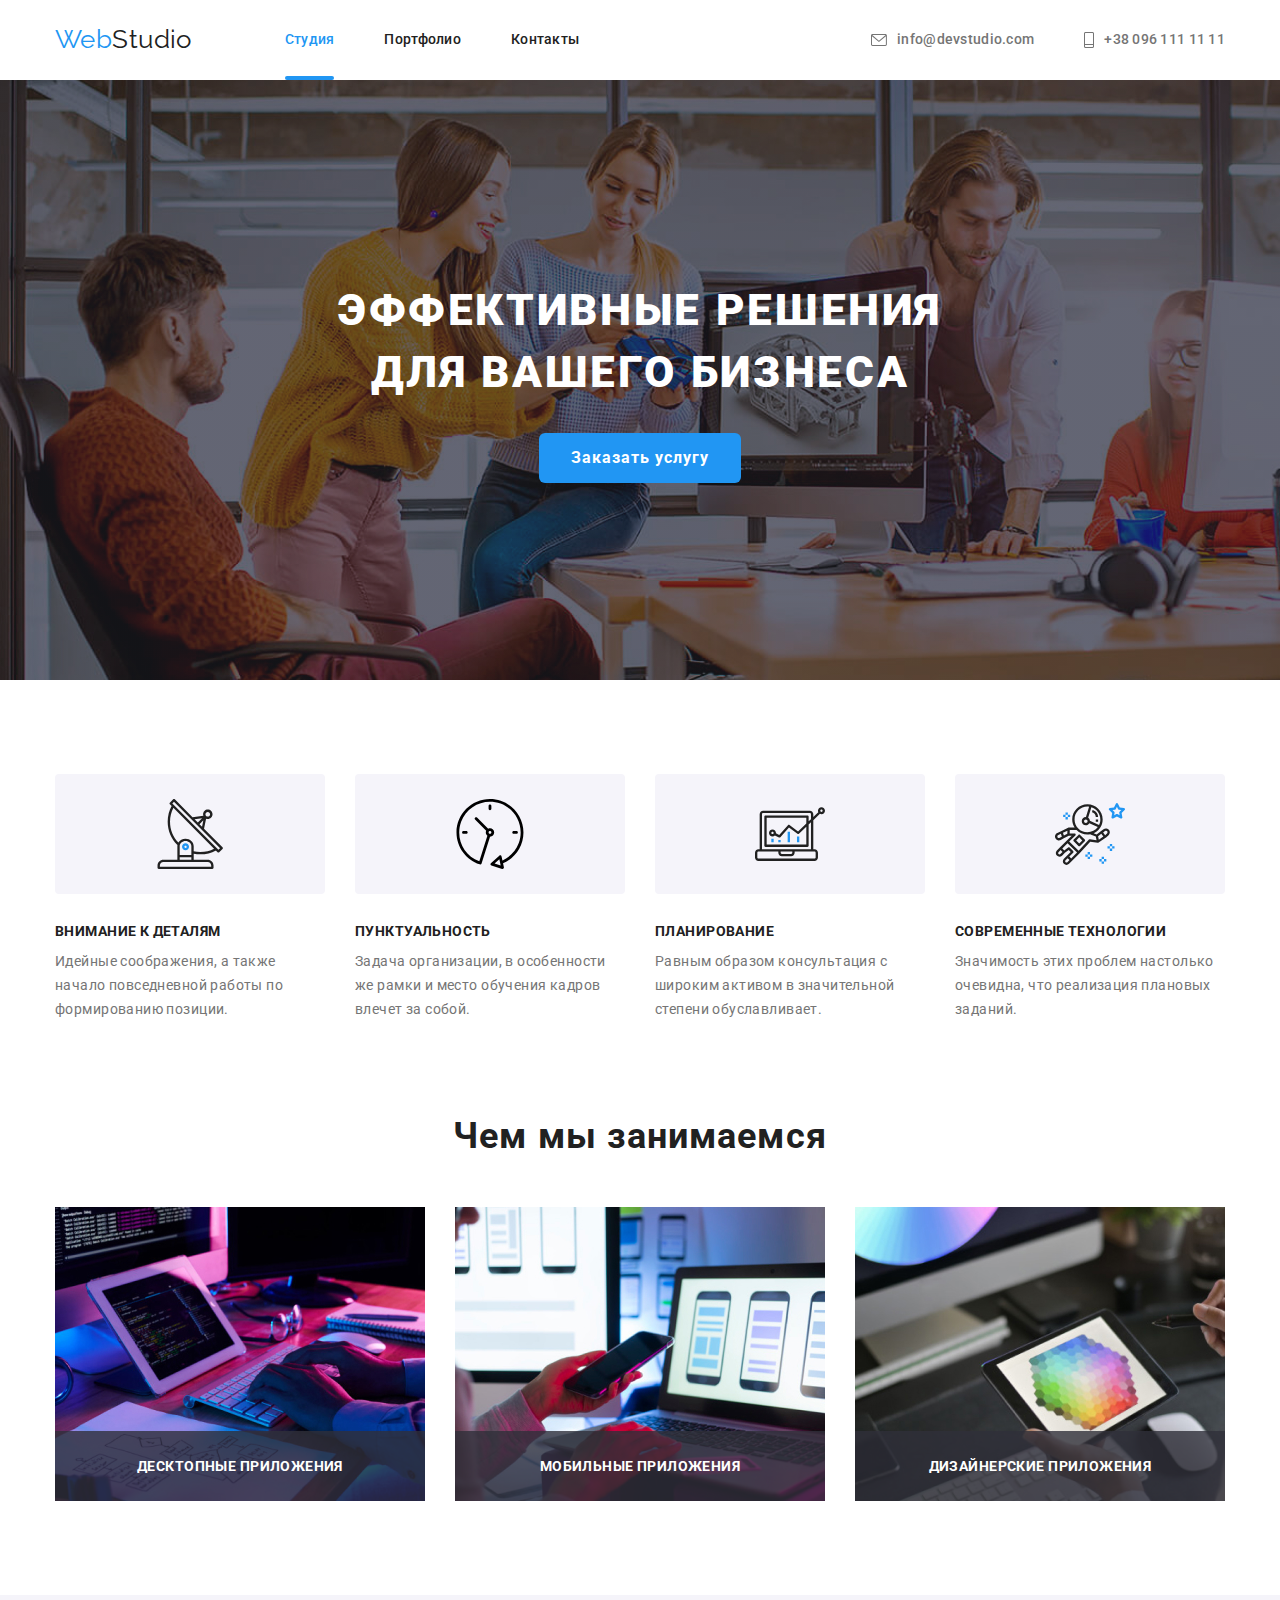
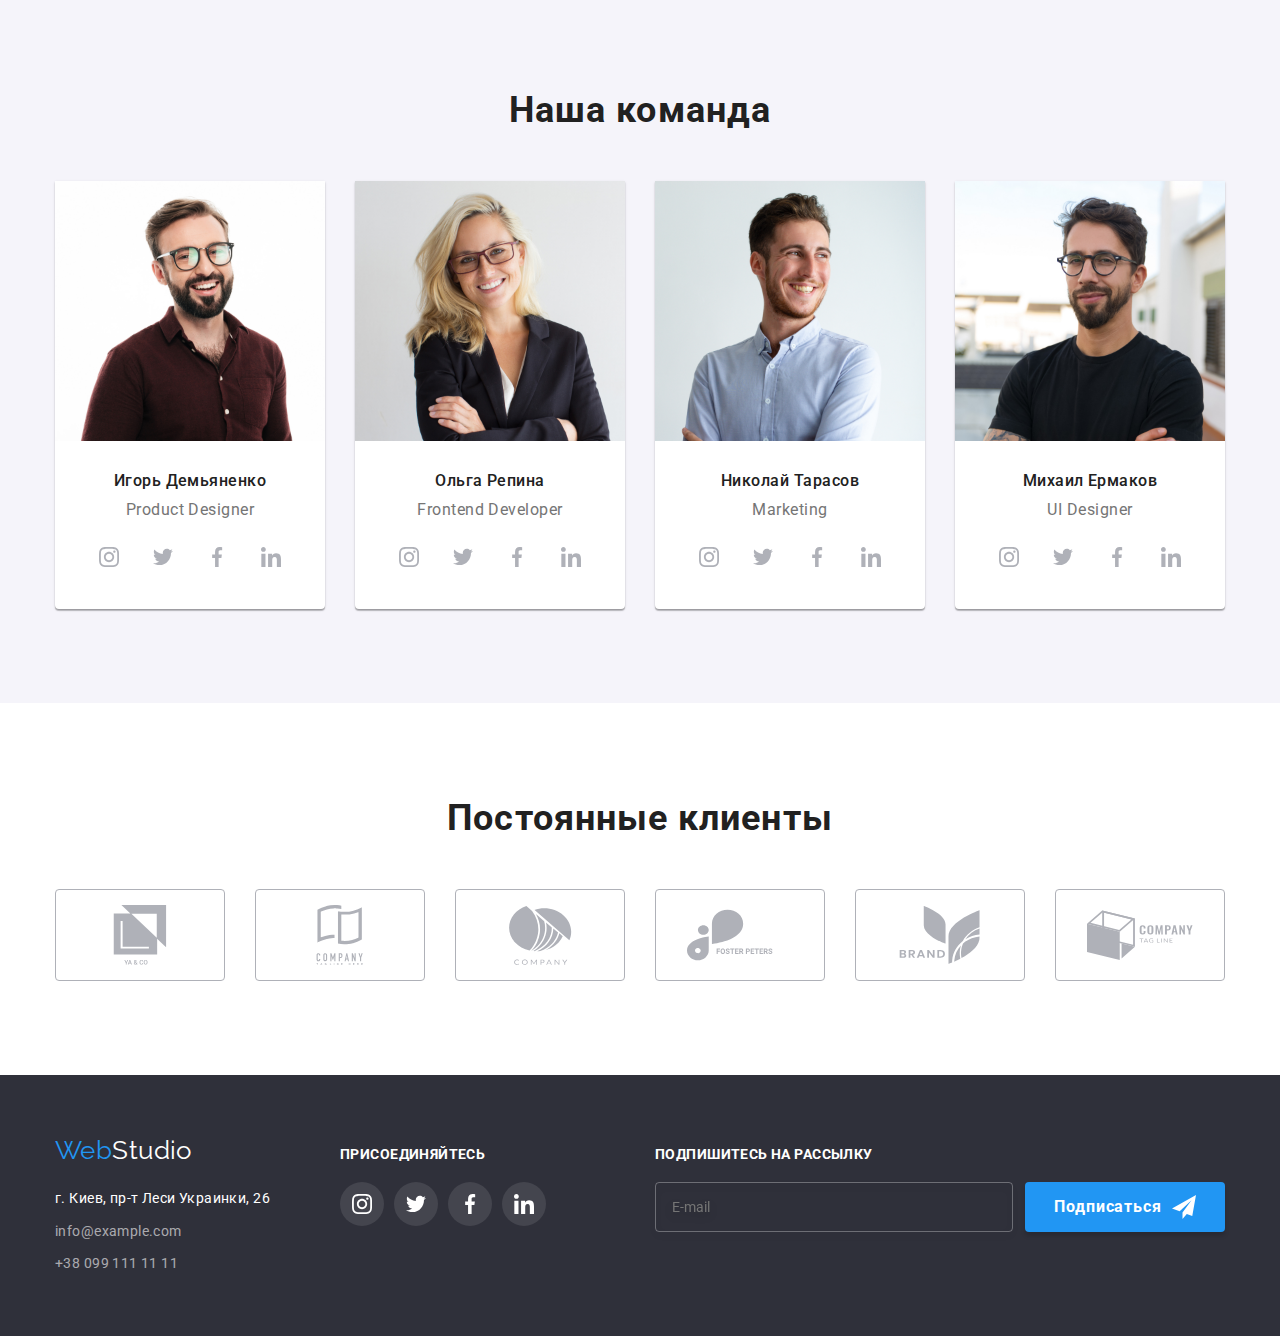
==== index.html @ 2bcf8649 "Initial commit" ====
<!DOCTYPE html>
<html lang="ru">

<head>
	<meta charset="UTF-8" />
	<meta http-equiv="X-UA-Compatible" content="IE=edge" />
	<meta name="viewport" content="width=device-width, initial-scale=1.0" />
	<link rel="preconnect" href="https://fonts.googleapis.com" />
	<link rel="preconnect" href="https://fonts.gstatic.com" crossorigin />
	<link
		href="https://fonts.googleapis.com/css2?family=Raleway:wght@700&family=Roboto:wght@400;500;700;900&display=swap"
		rel="stylesheet" />
	<link rel="stylesheet"
		href="https://cdnjs.cloudflare.com/ajax/libs/modern-normalize/1.1.0/modern-normalize.min.css" />
	<link rel="stylesheet" href="./css/style.css" />
	<link rel="stylesheet" href="./css/main.min.css">
	<title>Document</title>
</head>

<body>
	<!-- Крыша -->
	<header class="container">
		<div class="roof">
			<a class="logo-header" href="./index.html">
				Web<span class="logo-header__web">Studio</span>
			</a>
			<nav>
				<ul class="site-nav">
					<li class="item"><a class="link current" href="">Студия</a></li>
					<li class="item"><a class="link" href="./portfolio.html">Портфолио</a></li>
					<li class="item"><a class="link" href="">Контакты</a></li>
				</ul>
			</nav>
			<div class="cont">
				<a class="contacts" href="mailto:info@devstudio.com">
					<svg class="contacts__icon" width="16" height="12">
						<use class="ph-icons" href="./images/symbol-defs.svg#icon-envelope1"></use>
					</svg>
					info@devstudio.com
				</a>
				<a class="contacts" href="tel:+380961111111">
					<svg class="contacts__icon" width="10" height="16">
						<use href="./images/symbol-defs.svg#icon-Vector1"></use>
					</svg>
					+38 096 111 11 11
				</a>
			</div>
		</div>
	</header>

	<!-- Основная -->
	<main>
		<section class="hero">
			<div class="container">
				<h1 class="hero-title">
					Эффективные решения
					<br />
					для вашего бизнеса
				</h1>
				<div class="button-padding">
					<button class="button-order" type="button" data-modal-open>Заказать услугу</button>
					<div class="backdrop is-hidden" data-modal>
						<div class="modal">
							<button class="close-button" data-modal-close>
								<svg class="icon-close" width="18" height="18">
									<use href="./images/symbol-defs.svg#icon-icon-close-1"></use>
								</svg>
							</button>
							<form class="form-box" action="">
								<b class="form-title">Оставьте свои данные, мы вам перезвоним</b>
								<label class="modal__fill">
									<span class="modal__txt">Имя</span>
									<input class="modal__area" type="name" required />
									<svg class="modal__icon" width="18px" height="18px">
										<use href="./images/symbol-defs.svg#icon-person-black"></use>
									</svg>
								</label>
								<label class="modal__fill">
									<span class="modal__txt">Телефон</span>
									<input class="modal__area" type="phone" required />
									<svg class="modal__icon" width="18px" height="18px">
										<use href="./images/symbol-defs.svg#icon-phone-black"></use>
									</svg>
								</label>
								<label class="modal__fill">
									<span class="modal__txt">Почта</span>
									<input class="modal__area" type="email" required />
									<svg class="modal__icon" width="18px" height="18px">
										<use href="./images/symbol-defs.svg#icon-email-black"></use>
									</svg>
								</label>
								<label class="modal__fill">
									<span class="modal__txt">Комментарий</span>
									<textarea class="modal__comment" name="" placeholder="Введите текст"></textarea>
								</label>
								<label class="modal-check">
									<input type="checkbox" class="visually-hidden modal-checkbox" required />
									<span class="modal-check__icon">
										<svg class="modal-check__custom" width="16px" height="15px">
											<use href="./images/symbol-defs.svg#icon-Vector-3"></use>
										</svg>
									</span>
									<span class="modal__arg">
										Соглашаюсь с рассылкой и принимаю
										<a class="modal__cond" href="">Условия договора</a>
									</span>
								</label>
								<button class="modal-button" type="submit">Отправить</button>
							</form>
						</div>
					</div>
				</div>
			</div>
		</section>
		<!-- Преймущества -->
		<section class="section">
			<div class="container">
				<ul class="advant">
					<li class="advant__item">
						<div class="advant__box">
							<svg class="icons" width="70px" height="70px">
								<use href="./images/symbol-defs.svg#icon-Group6"></use>
							</svg>
						</div>
						<h3 class="advant__title">Внимание к деталям</h3>
						<p class="advant__txt">
							Идейные соображения, а также начало повседневной работы по формированию позиции.
						</p>
					</li>
					<li class="advant__item">
						<div class="advant__box">
							<svg class="icons" width="70px" height="70px">
								<use href="./images/symbol-defs.svg#icon-clock1"></use>
							</svg>
						</div>
						<h3 class="advant__title">Пунктуальность</h3>
						<p class="advant__txt">
							Задача организации, в особенности же рамки и место обучения кадров влечет за собой.
						</p>
					</li>
					<li class="advant__item">
						<div class="advant__box">
							<svg class="icons" width="70px" height="70px">
								<use href="./images/symbol-defs.svg#icon-diagram1"></use>
							</svg>
						</div>
						<h3 class="advant__title">Планирование</h3>
						<p class="advant__txt">
							Равным образом консультация с широким активом в значительной степени обуславливает.
						</p>
					</li>
					<li class="advant__item">
						<div class="advant__box">
							<svg class="icons" width="70px" height="70px">
								<use href="./images/symbol-defs.svg#icon-astronaut1"></use>
							</svg>
						</div>
						<h3 class="advant__title">Современные технологии</h3>
						<p class="advant__txt">Значимость этих проблем настолько очевидна, что реализация плановых
							заданий.</p>
					</li>
				</ul>
			</div>
		</section>
		<!-- Чем мы занимаемся -->
		<section class="section">
			<div class="wedo container">
				<h2 class="wedo__title">Чем мы занимаемся</h2>
				<ul class="wedo__list">
					<li class="wedo__item">
						<img src="./images/main/box1.jpg" alt="1" width="370" height="294" />
						<div class="wedo__desc">
							<p class="wedo__text">Десктопные приложения</p>
						</div>
					</li>
					<li class="wedo__item">
						<img src="./images/main/box2.jpg" alt="2" width="370" height="294" />
						<div class="wedo__desc">
							<p class="wedo__text">Мобильные приложения</p>
						</div>
					</li>
					<li class="wedo__item">
						<img src="./images/main/box3.jpg" alt="3" width="370" height="294" />
						<div class="wedo__desc">
							<p class="wedo__text">Дизайнерские приложения</p>
						</div>
					</li>
				</ul>
			</div>
		</section>
		<!-- Наша команда -->
		<section class="team">
			<div class="container">
				<h2 class="team__title">Наша команда</h2>
				<ul class="team__list">
					<li class="team__item">
						<article class="team__card">
							<div class="card__thumb">
								<img src="./images/main/img(3).jpg" alt="фото1" width="270" />
							</div>
							<div class="team__txt">
								<h3 class="team__names">Игорь Демьяненко</h3>
								<p class="team__positions">Product Designer</p>
							</div>
							<div class="network">
								<ul class="network__list">
									<li class="network__item">
										<a href="" class="network__link">
											<svg class="network__icon" width="20px" height="20px">
												<use href="./images/symbol-defs.svg#icon-instagram1"></use>
											</svg>
										</a>
									</li>
									<li class="network__item">
										<a href="" class="network__link">
											<svg class="network__icon" width="20px" height="20px">
												<use href="./images/symbol-defs.svg#icon-twitter1"></use>
											</svg>
										</a>
									</li>
									<li class="network__item">
										<a href="" class="network__link">
											<svg class="network__icon" width="20px" height="20px">
												<use href="./images/symbol-defs.svg#icon-facebook1"></use>
											</svg>
										</a>
									</li>
									<li class="network__item">
										<a href="" class="network__link">
											<svg class="network__icon" width="20px" height="20px">
												<use href="./images/symbol-defs.svg#icon-linkedin1"></use>
											</svg>
										</a>
									</li>
								</ul>
							</div>
						</article>
					</li>
					<li class="team__item">
						<article class="team__card">
							<div class="card__thumb">
								<img src="./images/main/img(2).jpg" alt="фото2" width="270" />
							</div>
							<div class="team__txt">
								<h3 class="team__names">Ольга Репина</h3>
								<p class="team__positions">Frontend Developer</p>
							</div>
							<div class="network">
								<ul class="network__list">
									<li class="network__item">
										<a href="" class="network__link">
											<svg class="network__icon" width="20px" height="20px">
												<use href="./images/symbol-defs.svg#icon-instagram1"></use>
											</svg>
										</a>
									</li>
									<li class="network__item">
										<a href="" class="network__link">
											<svg class="network__icon" width="20px" height="20px">
												<use href="./images/symbol-defs.svg#icon-twitter1"></use>
											</svg>
										</a>
									</li>
									<li class="network__item">
										<a href="" class="network__link">
											<svg class="network__icon" width="20px" height="20px">
												<use href="./images/symbol-defs.svg#icon-facebook1"></use>
											</svg>
										</a>
									</li>
									<li class="network__item">
										<a href="" class="network__link">
											<svg class="network__icon" width="20px" height="20px">
												<use href="./images/symbol-defs.svg#icon-linkedin1"></use>
											</svg>
										</a>
									</li>
								</ul>
							</div>
						</article>
					</li>
					<li class="team__item">
						<article class="team__card">
							<div class="card__thumb">
								<img src="./images/main/img(1).jpg" alt="фото3" width="270" />
							</div>
							<div class="team__txt">
								<h3 class="team__names">Николай Тарасов</h3>
								<p class="team__positions">Marketing</p>
							</div>
							<div class="network">
								<ul class="network__list">
									<li class="network__item">
										<a href="" class="network__link">
											<svg class="network__icon" width="20px" height="20px">
												<use href="./images/symbol-defs.svg#icon-instagram1"></use>
											</svg>
										</a>
									</li>
									<li class="network__item">
										<a href="" class="network__link">
											<svg class="network__icon" width="20px" height="20px">
												<use href="./images/symbol-defs.svg#icon-twitter1"></use>
											</svg>
										</a>
									</li>
									<li class="network__item">
										<a href="" class="network__link">
											<svg class="network__icon" width="20px" height="20px">
												<use href="./images/symbol-defs.svg#icon-facebook1"></use>
											</svg>
										</a>
									</li>
									<li class="network__item">
										<a href="" class="network__link">
											<svg class="network__icon" width="20px" height="20px">
												<use href="./images/symbol-defs.svg#icon-linkedin1"></use>
											</svg>
										</a>
									</li>
								</ul>
							</div>
						</article>
					</li>
					<li class="team__item">
						<article class="team__card">
							<div class="card__thumb">
								<img src="./images/main/img.jpg" alt="фото4" width="270" />
							</div>
							<div class="team__txt">
								<h3 class="team__names">Михаил Ермаков</h3>
								<p class="team__positions">UI Designer</p>
							</div>
							<div class="network">
								<ul class="network__list">
									<li class="network__item">
										<a href="" class="network__link">
											<svg class="network__icon" width="20px" height="20px">
												<use href="./images/symbol-defs.svg#icon-instagram1"></use>
											</svg>
										</a>
									</li>
									<li class="network__item">
										<a href="" class="network__link">
											<svg class="network__icon" width="20px" height="20px">
												<use href="./images/symbol-defs.svg#icon-twitter1"></use>
											</svg>
										</a>
									</li>
									<li class="network__item">
										<a href="" class="network__link">
											<svg class="network__icon" width="20px" height="20px">
												<use href="./images/symbol-defs.svg#icon-facebook1"></use>
											</svg>
										</a>
									</li>
									<li class="network__item">
										<a href="" class="network__link">
											<svg class="network__icon" width="20px" height="20px">
												<use href="./images/symbol-defs.svg#icon-linkedin1"></use>
											</svg>
										</a>
									</li>
								</ul>
							</div>
						</article>
					</li>
				</ul>
			</div>
		</section>
		<!-- Постоянные клиенты -->
		<section class="section">
			<div class="clients container">
				<h2 class="clients__title">Постоянные клиенты</h2>
				<ul class="clients__list">
					<li class="clients__item">
						<a class="clients__link" href="">
							<svg class="clients__icon" width="106px" height="60px">
								<use href="./images/symbol-defs.svg#icon-group5"></use>
							</svg>
						</a>
					</li>
					<li class="clients__item">
						<a class="clients__link" href="">
							<svg class="clients__icon" width="106px" height="60px">
								<use href="./images/symbol-defs.svg#icon-group4"></use>
							</svg>
						</a>
					</li>
					<li class="clients__item">
						<a class="clients__link" href="">
							<svg class="clients__icon" width="106px" height="60px">
								<use href="./images/symbol-defs.svg#icon-group3"></use>
							</svg>
						</a>
					</li>
					<li class="clients__item">
						<a class="clients__link" href="">
							<svg class="clients__icon" width="106px" height="60px">
								<use href="./images/symbol-defs.svg#icon-group-2-1"></use>
							</svg>
						</a>
					</li>
					<li class="clients__item">
						<a class="clients__link" href="">
							<svg class="clients__icon" width="106px" height="60px">
								<use href="./images/symbol-defs.svg#icon-group1"></use>
							</svg>
						</a>
					</li>
					<li class="clients__item">
						<a class="clients__link" href="">
							<svg class="clients__icon" width="106px" height="60px">
								<use href="./images/symbol-defs.svg#icon-Object1"></use>
							</svg>
						</a>
					</li>
				</ul>
			</div>
		</section>
	</main>
	<!-- Футер -->
	<footer class="section footer">
		<div class="container main">
			<div class="footer-info">
				<a class="logo-footer" href="./index.html">
					Web
					<span class="logo-footer__web">Studio</span>
				</a>
				<address class="address-footer">
					<p class="address">г. Киев, пр-т Леси Украинки, 26</p>
					<a class="contacts-footer" href="info@example.com">info@example.com</a>
					<a class="contacts-footer" href="tel:+380991111111">+38 099 111 11 11</a>
				</address>
			</div>
			<div class="join">
				<h2 class="join__title">Присоединяйтесь</h2>
				<ul class="join__list">
					<li class="join__item">
						<a href="" class="join__link">
							<svg class="join-icon" width="20px" height="20px">
								<use href="./images/symbol-defs.svg#icon-instagram1"></use>
							</svg>
						</a>
					</li>
					<li class="join__item">
						<a href="" class="join__link">
							<svg class="join-icon" width="20px" height="20px">
								<use href="./images/symbol-defs.svg#icon-twitter1"></use>
							</svg>
						</a>
					</li>
					<li class="join__item">
						<a href="" class="join__link">
							<svg class="join-icon" width="20px" height="20px">
								<use href="./images/symbol-defs.svg#icon-facebook1"></use>
							</svg>
						</a>
					</li>
					<li class="join__item">
						<a href="" class="join__link">
							<svg class="join-icon" width="20px" height="20px">
								<use href="./images/symbol-defs.svg#icon-linkedin1"></use>
							</svg>
						</a>
					</li>
				</ul>
			</div>
			<form class="follow">
				<div class="follow__input">
					<label for="footer-mail" class="follow__title">подпишитесь на рассылку</label>
					<input class="follow__fill" type="email" name="email" id="footer-mail" placeholder="E-mail">
				</div>
				<button class="follow__button" type="submit">Подписаться
				<svg class="follow__icon" width="24px" height="24px">
					<use href="./images/symbol-defs.svg#icon-icon-send"></use>
				</svg>
				</button>
			</form>
		</div>
	</footer>
	<script src="./js/modal.js"></script>
</body>

</html>
---- css/main.min.css ----
:root{--main-bg-color: #ffffff;--second-bg-color: #2f303a;--third-bg-color: #f5f4fa;--main-txt-color: #212121;--second-txt-color: #757575;--third-txt-color: #ffffff;--hover-txt-color: #2196f3;--card-shadow: 0px 1px 3px rgba(0, 0, 0, 0.12), 0px 1px 1px rgba(0, 0, 0, 0.14), 0px 2px 1px rgba(0, 0, 0, 0.2);--timing-function: cubic-bezier(0.4, 0, 0.2, 1) }.visually-hidden{position:absolute;width:1px;height:1px;margin:-1px;border:0;padding:0;white-space:nowrap;-webkit-clip-path:inset(100%);clip-path:inset(100%);clip:rect(0 0 0 0);overflow:hidden}body{font-family:Roboto,sans-serif;color:var(--main-txt-color);font-size:14px;letter-spacing:.03em}.section{padding-top:94px}.container{width:1200px;margin-left:auto;margin-right:auto;padding-left:15px;padding-right:15px}img{display:block;max-width:100%;height:auto}*,*::before,*::after{-webkit-box-sizing:border-box;box-sizing:border-box}h1,h2,h3,h4,ul,p{padding:0;margin-top:0;margin-bottom:0}.logo-header{color:var(--hover-txt-color);text-decoration:none;font-family:Raleway,sans-serif;font-size:26px;line-height:1.2}.logo-header__web{color:var(--main-txt-color)}.logo-footer{display:-webkit-box;display:-ms-flexbox;display:flex;margin-bottom:20px;color:var(--hover-txt-color);text-decoration:none;font-family:Raleway,sans-serif;font-size:26px;line-height:1.2}.logo-footer__web{color:var(--third-txt-color)}.roof{height:80px;-webkit-box-align:center;-ms-flex-align:center;align-items:center;display:-webkit-box;display:-ms-flexbox;display:flex}.cont{display:-webkit-inline-box;display:-ms-inline-flexbox;display:inline-flex;margin-left:auto}.contacts{display:-webkit-inline-box;display:-ms-inline-flexbox;display:inline-flex;-webkit-box-align:center;-ms-flex-align:center;align-items:center;text-decoration:none;font-weight:500;line-height:1.1;letter-spacing:.02em;color:var(--second-txt-color);fill:var(--second-txt-color);-webkit-transition:color 250ms var(--timing-function);transition:color 250ms var(--timing-function)}.contacts__icon{padding:0;margin-right:10px;-webkit-transition:fill 250ms var(--timing-function);transition:fill 250ms var(--timing-function)}.contacts:not(:last-child){margin-right:50px}.contacts:hover,.contacts:focus{color:var(--hover-txt-color);fill:var(--hover-txt-color)}.site-nav{margin-left:93px;list-style:none;display:-webkit-box;display:-ms-flexbox;display:flex}.site-nav>.item:not(:last-child){margin-right:50px}.site-nav .current{color:var(--hover-txt-color)}.current{position:relative}.current::after{content:"";width:100%;height:4px;border-radius:2px;position:absolute;bottom:0;left:0;background-color:var(--hover-txt-color)}.link{display:-webkit-box;display:-ms-flexbox;display:flex;padding-bottom:32px;padding-top:32px;text-decoration:none;font-weight:500;line-height:1.1;letter-spacing:.02em;color:var(--main-txt-color);-webkit-transition:color 250ms var(--timing-function);transition:color 250ms var(--timing-function)}.link:hover,.link:focus{color:var(--hover-txt-color)}.hero{max-width:1600px;height:600px;margin-left:auto;margin-right:auto;padding-top:200px;padding-bottom:200px;text-align:center;background-image:-webkit-gradient(linear, left top, right top, from(rgba(47, 48, 58, 0.4)), to(rgba(47, 48, 58, 0.4))),url(../images/main/background.jpg);background-image:linear-gradient(to right, rgba(47, 48, 58, 0.4), rgba(47, 48, 58, 0.4)),url(../images/main/background.jpg);background-color:var(--second-bg-color)}.hero-title{margin-bottom:30px;color:var(--third-txt-color);font-weight:900;font-size:44px;line-height:1.4;letter-spacing:.06em;text-transform:uppercase}.button-order{border-radius:6px;padding:10px 32px;min-width:200px;margin-left:auto;margin-right:auto;background-color:var(--hover-txt-color);color:var(--third-txt-color);font-family:"Roboto";font-weight:700;font-size:16px;line-height:30px;border:none;display:-webkit-box;display:-ms-flexbox;display:flex;-webkit-box-align:center;-ms-flex-align:center;align-items:center;text-align:center;letter-spacing:.06em;border-style:none;cursor:pointer;-webkit-transition:background-color 250ms var(--timing-function);transition:background-color 250ms var(--timing-function)}.button-order:hover,.button-order:focus{background-color:#188ce8}.advant{display:-webkit-box;display:-ms-flexbox;display:flex;list-style-type:none}.advant__item{-ms-flex-preferred-size:calc((100% - 90px)/4);flex-basis:calc((100% - 90px)/4)}.advant__item:not(:last-child){margin-right:30px}.advant__box{display:-webkit-box;display:-ms-flexbox;display:flex;height:120px;-webkit-box-pack:center;-ms-flex-pack:center;justify-content:center;-webkit-box-align:center;-ms-flex-align:center;align-items:center;margin-bottom:30px;background-color:var(--third-bg-color);border-radius:4px}.advant__title{padding-bottom:10px;font-size:14px;font-weight:700;line-height:1.1;letter-spacing:.03em;text-transform:uppercase;color:var(--main-txt-color)}.advant__txt{font-size:14px;line-height:24px;letter-spacing:.03em;color:var(--second-txt-color)}.wedo{padding-bottom:94px}.wedo__title{margin-bottom:50px;font-family:"Roboto";font-style:normal;font-weight:700;font-size:36px;line-height:42px;text-align:center;letter-spacing:.03em;color:var(--main-txt-color)}.wedo__list{display:-webkit-box;display:-ms-flexbox;display:flex;list-style:none;margin-left:-30px}.wedo__item{-ms-flex-preferred-size:calc((100% - 90px)/3);flex-basis:calc((100% - 90px)/3);margin-left:30px;position:relative}.wedo__text{font-weight:700;text-transform:uppercase;color:var(--third-txt-color)}.wedo__desc{display:-webkit-box;display:-ms-flexbox;display:flex;-webkit-box-pack:center;-ms-flex-pack:center;justify-content:center;-webkit-box-align:center;-ms-flex-align:center;align-items:center;position:absolute;bottom:0;width:100%;height:70px;background-color:rgba(47,48,58,.8)}.team{padding-top:94px;padding-bottom:94px;background-color:var(--third-bg-color)}.team__title{margin-bottom:50px;font-family:"Roboto";font-style:normal;font-weight:700;font-size:36px;line-height:42px;text-align:center;letter-spacing:.03em;color:var(--main-txt-color)}.team__list{display:-webkit-box;display:-ms-flexbox;display:flex;margin-left:-30px;list-style-type:none}.team__item{-ms-flex-preferred-size:calc((100% - 120px)/4);flex-basis:calc((100% - 120px)/4);margin-left:30px;background-color:var(--main-bg-color);-webkit-box-shadow:var(--card-shadow);box-shadow:var(--card-shadow);border-radius:0px 0px 4px 4px}.team__names{margin-bottom:10px;font-family:"Roboto";font-style:normal;font-weight:500;font-size:16px;line-height:19px;text-align:center;letter-spacing:.03em;color:var(--main-txt-color)}.team__positions{font-family:"Roboto";font-style:normal;font-weight:400;font-size:16px;line-height:19px;text-align:center;letter-spacing:.03em;color:var(--second-txt-color)}.team__txt{padding-top:30px}.network{margin-top:16px;margin-bottom:30px;margin-left:32px;margin-right:32px;display:-webkit-box;display:-ms-flexbox;display:flex;height:44px}.network__list{list-style:none;display:-webkit-box;display:-ms-flexbox;display:flex}.network__item:not(:last-child){margin-right:10px}.network__link{fill:#afb1b8;display:-webkit-box;display:-ms-flexbox;display:flex;list-style:none;-webkit-box-align:center;-ms-flex-align:center;align-items:center;-webkit-box-pack:center;-ms-flex-pack:center;justify-content:center;width:44px;height:44px;border-radius:50px;-webkit-transition-property:fill background-color;transition-property:fill background-color;-webkit-transition-duration:250ms;transition-duration:250ms}.network__link:hover,.network__link:focus{fill:var(--third-txt-color);background-color:var(--hover-txt-color)}.clients__title{margin-bottom:50px;font-weight:700;font-size:36px;line-height:42px;text-align:center;letter-spacing:.03em;color:var(--main-txt-color)}.clients__list{display:-webkit-box;display:-ms-flexbox;display:flex;list-style:none;margin-right:-30px;padding-bottom:94px}.clients__item{-ms-flex-preferred-size:calc(20% - 30px);flex-basis:calc(20% - 30px);margin-right:30px;display:-webkit-box;display:-ms-flexbox;display:flex;-webkit-box-pack:center;-ms-flex-pack:center;justify-content:center;-webkit-box-align:center;-ms-flex-align:center;align-items:center;width:170px;height:92px}.clients__link{display:-webkit-box;display:-ms-flexbox;display:flex;-webkit-box-pack:center;-ms-flex-pack:center;justify-content:center;-webkit-box-align:center;-ms-flex-align:center;align-items:center;width:170px;height:92px;border:1px solid #afb1b8;border-radius:4px;fill:#afb1b8;-webkit-transition:fill 250ms var(--timing-function);transition:fill 250ms var(--timing-function)}.clients__link:hover,.clients__link:focus{fill:var(--hover-txt-color);border:1px solid var(--hover-txt-color)}.main{display:-webkit-box;display:-ms-flexbox;display:flex;-webkit-box-align:baseline;-ms-flex-align:baseline;align-items:baseline}.footer{display:-webkit-box;display:-ms-flexbox;display:flex;background-color:var(--second-bg-color);padding-bottom:60px;padding-top:60px}.address{margin-bottom:9px;font-family:"Roboto";font-style:normal;font-weight:400;font-size:14px;line-height:1.71;letter-spacing:.03em;color:var(--third-txt-color)}.contacts-footer{display:-webkit-box;display:-ms-flexbox;display:flex;color:rgba(255,255,255,.6);font-style:normal;text-decoration:none;font-weight:400;line-height:1.71;letter-spacing:.03em}.contacts-footer:not(:last-child){margin-bottom:9px}.join{width:206px;margin-left:70px}.join__title{margin-right:auto;margin-bottom:20px;font-weight:700;font-size:14px;line-height:16px;letter-spacing:.03em;text-transform:uppercase;color:#fff}.join__list{list-style:none;display:-webkit-box;display:-ms-flexbox;display:flex}.join__item:not(:last-child){margin-right:10px}.join__link{display:-webkit-box;display:-ms-flexbox;display:flex;list-style:none;-webkit-box-align:center;-ms-flex-align:center;align-items:center;-webkit-box-pack:center;-ms-flex-pack:center;justify-content:center;width:44px;height:44px;border-radius:50px;background-color:rgba(255,255,255,.1);fill:var(--third-txt-color);-webkit-transition:background-color 250ms var(--timing-function);transition:background-color 250ms var(--timing-function)}.join__link:hover,.join__link:focus{background-color:var(--hover-txt-color)}.follow{display:-webkit-box;display:-ms-flexbox;display:flex;-webkit-box-align:end;-ms-flex-align:end;align-items:end;margin-left:auto}.follow__title{margin-bottom:20px;font-weight:700;font-size:14px;line-height:16px;letter-spacing:.03em;text-transform:uppercase;color:#fff}.follow__input{position:relative;display:-webkit-box;display:-ms-flexbox;display:flex;-webkit-box-orient:vertical;-webkit-box-direction:normal;-ms-flex-direction:column;flex-direction:column}.follow__fill{width:358px;height:50px;padding-left:16px;border:1px solid rgba(255,255,255,.3);border-radius:4px;-webkit-filter:drop-shadow(0px 4px 4px rgba(0, 0, 0, 0.15));filter:drop-shadow(0px 4px 4px rgba(0, 0, 0, 0.15));background-color:rgba(0,0,0,0);color:var(--third-txt-color);cursor:pointer;outline:rgba(0,0,0,0)}.follow::-webkit-input-placeholder{font-weight:400;font-size:16px;line-height:20px;letter-spacing:.03em;color:rgba(255,255,255,.6)}.follow::-moz-placeholder{font-weight:400;font-size:16px;line-height:20px;letter-spacing:.03em;color:rgba(255,255,255,.6)}.follow:-ms-input-placeholder{font-weight:400;font-size:16px;line-height:20px;letter-spacing:.03em;color:rgba(255,255,255,.6)}.follow::-ms-input-placeholder{font-weight:400;font-size:16px;line-height:20px;letter-spacing:.03em;color:rgba(255,255,255,.6)}.follow::placeholder{font-weight:400;font-size:16px;line-height:20px;letter-spacing:.03em;color:rgba(255,255,255,.6)}.follow__button{display:-webkit-box;display:-ms-flexbox;display:flex;margin-left:12px;margin-top:35px;-webkit-box-align:center;-ms-flex-align:center;align-items:center;-webkit-box-pack:center;-ms-flex-pack:center;justify-content:center;width:200px;height:50px;border:rgba(0,0,0,0);-webkit-box-shadow:0px 4px 4px rgba(0,0,0,.15);box-shadow:0px 4px 4px rgba(0,0,0,.15);border-radius:4px;font-weight:700;font-size:16px;line-height:1.8;letter-spacing:.06em;background-color:#2196f3;color:#fff;cursor:pointer}.follow__icon{margin-left:10px;fill:var(--main-bg-color)}.backdrop{position:fixed;top:0;left:0;z-index:999;width:100%;height:100%;background-color:rgba(0,0,0,.2);opacity:1;-webkit-transition:opacity 250ms var(--timing-function);transition:opacity 250ms var(--timing-function)}.backdrop.is-hidden{opacity:0;pointer-events:none}.backdrop.is-hidden .modal{-webkit-transform:scale(1.1) translate(-50%, -50%);transform:scale(1.1) translate(-50%, -50%)}.close-button{position:absolute;top:8px;right:8px;display:-webkit-box;display:-ms-flexbox;display:flex;-webkit-box-pack:center;-ms-flex-pack:center;justify-content:center;-webkit-box-align:center;-ms-flex-align:center;align-items:center;padding:0;width:30px;height:30px;border:1px solid rgba(0,0,0,.1);background-color:var(--main-bg-color);border-radius:50%;cursor:pointer}.close-button:hover{fill:var(--hover-txt-color)}.form-title{display:block;margin-bottom:15px;font-weight:700;font-size:20px;line-height:23px;text-align:center;letter-spacing:.03em;color:var(--main-txt-color)}.form-box{padding:40px}.modal{position:absolute;top:50%;left:50%;-webkit-transform:scale(1) translate(-50%, -50%);transform:scale(1) translate(-50%, -50%);width:528px;height:581px;background-color:var(--main-bg-color);-webkit-transition:-webkit-transform 250ms var(--timing-function);transition:-webkit-transform 250ms var(--timing-function);transition:transform 250ms var(--timing-function);transition:transform 250ms var(--timing-function), -webkit-transform 250ms var(--timing-function)}.modal__fill{position:relative;display:-webkit-box;display:-ms-flexbox;display:flex;-webkit-box-orient:vertical;-webkit-box-direction:normal;-ms-flex-direction:column;flex-direction:column;margin-bottom:10px}.modal__icon{position:absolute;bottom:11px;left:12px;fill:var(--main-txt-color)}.modal__txt{margin-bottom:4px;text-align:start;font-weight:400;font-size:12px;line-height:14px;letter-spacing:.01em;color:var(--second-txt-color)}.modal__arg{font-weight:400;font-size:14px;line-height:24px;letter-spacing:.03em;color:var(--second-txt-color)}.modal__cond{color:var(--hover-txt-color)}.modal__area{height:40px;padding-left:42px;border:1px solid rgba(33,33,33,.2);border-radius:4px;outline:rgba(0,0,0,0);cursor:pointer}.modal__area:focus+.modal__icon{fill:var(--hover-txt-color)}.modal__area+.modal__icon{-webkit-transition:fill 250ms var(--timing-function),border 250ms var(--timing-function);transition:fill 250ms var(--timing-function),border 250ms var(--timing-function)}.modal__area:focus{border:1px solid var(--hover-txt-color)}.modal__comment{height:120px;padding:12px 16px;margin-bottom:20px;border:1px solid rgba(33,33,33,.2);border-radius:4px;resize:none;outline:rgba(0,0,0,0);cursor:pointer;-webkit-transition:border 250ms var(--timing-function);transition:border 250ms var(--timing-function)}.modal__comment:focus{border:1px solid var(--hover-txt-color)}.modal__comment::-webkit-input-placeholder{font-weight:400;font-size:12px;line-height:14px;letter-spacing:.01em;color:rgba(117,117,117,.5)}.modal__comment::-moz-placeholder{font-weight:400;font-size:12px;line-height:14px;letter-spacing:.01em;color:rgba(117,117,117,.5)}.modal__comment:-ms-input-placeholder{font-weight:400;font-size:12px;line-height:14px;letter-spacing:.01em;color:rgba(117,117,117,.5)}.modal__comment::-ms-input-placeholder{font-weight:400;font-size:12px;line-height:14px;letter-spacing:.01em;color:rgba(117,117,117,.5)}.modal__comment::placeholder{font-weight:400;font-size:12px;line-height:14px;letter-spacing:.01em;color:rgba(117,117,117,.5)}.modal-check{display:-webkit-box;display:-ms-flexbox;display:flex;-webkit-box-align:center;-ms-flex-align:center;align-items:center;-webkit-box-pack:center;-ms-flex-pack:center;justify-content:center;gap:8px;margin-bottom:30px;-webkit-user-select:none;-moz-user-select:none;-ms-user-select:none;user-select:none}.modal-check__icon{display:-webkit-inline-box;display:-ms-inline-flexbox;display:inline-flex;-webkit-box-pack:center;-ms-flex-pack:center;justify-content:center;-webkit-box-align:center;-ms-flex-align:center;align-items:center;width:16px;height:15px;outline:2px solid var(--main-txt-color);outline-offset:-2px;border-radius:2px;cursor:pointer;-webkit-transition-property:background-color,outline;transition-property:background-color,outline;-webkit-transition-duration:250ms;transition-duration:250ms;-webkit-transition-timing-function:var(--timing-function);transition-timing-function:var(--timing-function)}.modal-check__custom{fill:var(--third-txt-color)}.modal-checkbox:checked+.modal-check__icon{outline:rgba(0,0,0,0);background-color:var(--hover-txt-color)}.modal-button{width:200px;height:50px;padding:0;background-color:var(--hover-txt-color);-webkit-box-shadow:0px 4px 4px rgba(0,0,0,.15);box-shadow:0px 4px 4px rgba(0,0,0,.15);border-radius:4px;border:rgba(0,0,0,0);cursor:pointer;font-weight:700;font-size:16px;line-height:30px;letter-spacing:.06em;color:var(--third-txt-color)}.header{border-bottom:1px solid #ececec;height:80px}.border{padding:20px 24px;border:1px solid #eee;border-top:none}.portfolio-cards{display:-webkit-box;display:-ms-flexbox;display:flex;-ms-flex-wrap:wrap;flex-wrap:wrap;list-style-type:none;margin-left:-30px;margin-top:-30px}.portfolio-cards>.item{-ms-flex-preferred-size:calc((100% - 90px)/3);flex-basis:calc((100% - 90px)/3);margin-left:30px;margin-top:30px;-webkit-transition-property:-webkit-box-shadow;transition-property:-webkit-box-shadow;transition-property:box-shadow;transition-property:box-shadow, -webkit-box-shadow;-webkit-transition-duration:250ms;transition-duration:250ms}.portfolio-cards>.item:nth-child(3n){margin-right:0}.portfolio-cards>.item:hover,.portfolio-cards>.item:focus{-webkit-box-shadow:0px 1px 1px rgba(0,0,0,.12),0px 4px 4px rgba(0,0,0,.06),1px 4px 6px rgba(0,0,0,.16);box-shadow:0px 1px 1px rgba(0,0,0,.12),0px 4px 4px rgba(0,0,0,.06),1px 4px 6px rgba(0,0,0,.16)}.portfolio-cards>.item:hover .overlay{-webkit-transform:translateY(0);transform:translateY(0)}.portfolio-link{text-decoration:none}.portfolio-list{margin-bottom:4px;font-size:18px;line-height:2;letter-spacing:.06em;color:var(--main-txt-color)}.portfolio-expl{font-size:16px;line-height:1.9;letter-spacing:.03em;color:var(--second-txt-color)}.portfolio{padding-bottom:94px}.portfolio-thumb{position:relative;overflow:hidden}.overlay{position:absolute;top:0;left:0;-webkit-transform:translateY(100%);transform:translateY(100%);display:-webkit-box;display:-ms-flexbox;display:flex;width:100%;height:100%;padding:63px 24px;background-color:rgba(33,150,243,.9);-webkit-transition:-webkit-transform 250ms var(--timing-function);transition:-webkit-transform 250ms var(--timing-function);transition:transform 250ms var(--timing-function);transition:transform 250ms var(--timing-function), -webkit-transform 250ms var(--timing-function)}.overlay-desc{font-weight:400;font-size:18px;line-height:28px;letter-spacing:.03em;color:#fff}.filter-list{padding:8px 22px;border-radius:4px;cursor:pointer;border:none;font-family:inherit;font-weight:500;font-size:16px;line-height:1.6;letter-spacing:.03em;-webkit-transition-property:color background-color;transition-property:color background-color;-webkit-transition-duration:250ms;transition-duration:250ms}.filter-list:hover,.filter-list:focus{-webkit-box-shadow:0px 3px 1px rgba(0,0,0,.1),0px 1px 2px rgba(0,0,0,.08),0px 2px 2px rgba(0,0,0,.12);box-shadow:0px 3px 1px rgba(0,0,0,.1),0px 1px 2px rgba(0,0,0,.08),0px 2px 2px rgba(0,0,0,.12);background-color:var(--hover-txt-color);color:var(--third-txt-color)}.con{margin-bottom:90px;height:80px;-webkit-box-align:center;-ms-flex-align:center;align-items:center;display:-webkit-box;display:-ms-flexbox;display:flex}.filter-button{margin-bottom:50px;display:-webkit-box;display:-ms-flexbox;display:flex;-webkit-box-pack:center;-ms-flex-pack:center;justify-content:center;list-style:none}.filter-button>.item:not(:last-child){margin-right:8px}/*# sourceMappingURL=main.min.css.map */
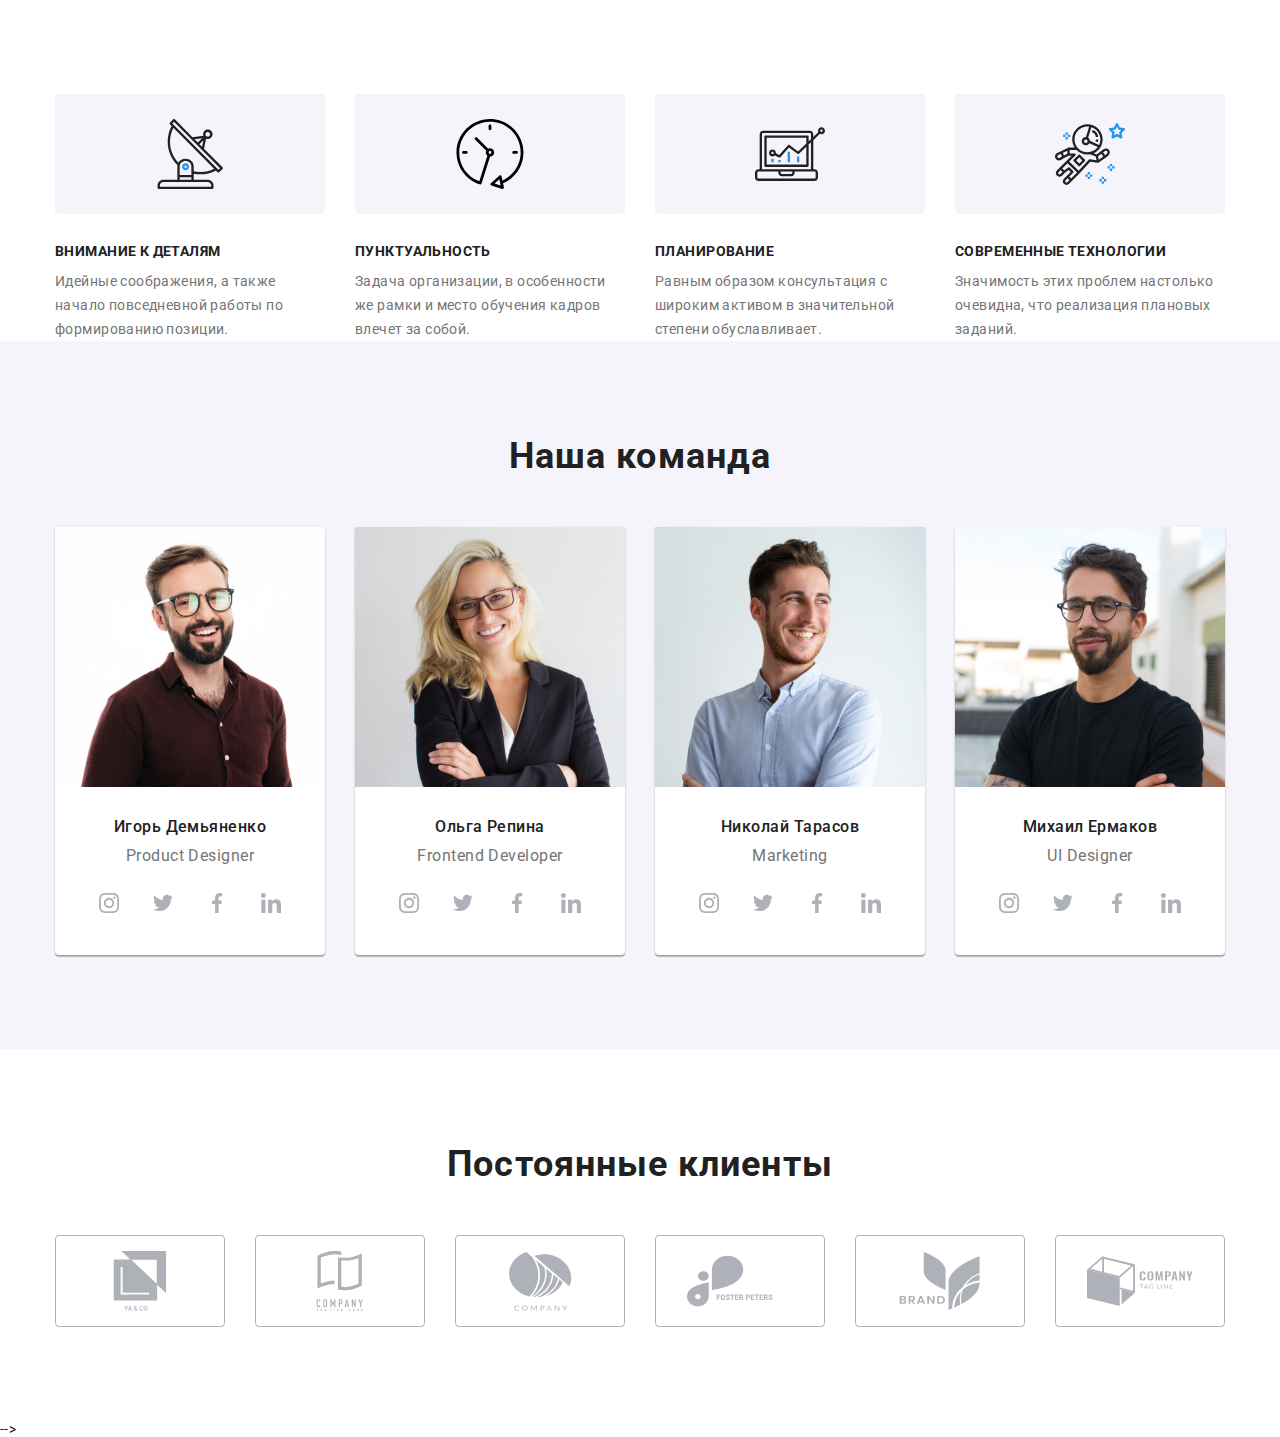
==== commit 187b16ed: "123" ====
--- a/index.html
+++ b/index.html
@@ -19,7 +19,7 @@
 
 <body>
 	<!-- Крыша -->
-	<header class="container">
+	<!-- <header class="container">
 		<div class="roof">
 			<a class="logo-header" href="./index.html">
 				Web<span class="logo-header__web">Studio</span>
@@ -46,11 +46,11 @@
 				</a>
 			</div>
 		</div>
-	</header>
+	</header> -->
 
 	<!-- Основная -->
 	<main>
-		<section class="hero">
+		<!-- <section class="hero">
 			<div class="container">
 				<h1 class="hero-title">
 					Эффективные решения
@@ -111,7 +111,7 @@
 					</div>
 				</div>
 			</div>
-		</section>
+		</section> -->
 		<!-- Преймущества -->
 		<section class="section">
 			<div class="container">
@@ -163,7 +163,7 @@
 			</div>
 		</section>
 		<!-- Чем мы занимаемся -->
-		<section class="section">
+		<!-- <section class="section">
 			<div class="wedo container">
 				<h2 class="wedo__title">Чем мы занимаемся</h2>
 				<ul class="wedo__list">
@@ -187,7 +187,7 @@
 					</li>
 				</ul>
 			</div>
-		</section>
+		</section> -->
 		<!-- Наша команда -->
 		<section class="team">
 			<div class="container">
@@ -198,7 +198,8 @@
 							<div class="card__thumb">
 								<img src="./images/main/img(3).jpg" alt="фото1" width="270" />
 							</div>
-							<div class="team__txt">
+							<div class="card_info">
+								<div class="team__txt">
 								<h3 class="team__names">Игорь Демьяненко</h3>
 								<p class="team__positions">Product Designer</p>
 							</div>
@@ -233,6 +234,7 @@
 										</a>
 									</li>
 								</ul>
+							</div>
 							</div>
 						</article>
 					</li>
@@ -241,7 +243,8 @@
 							<div class="card__thumb">
 								<img src="./images/main/img(2).jpg" alt="фото2" width="270" />
 							</div>
-							<div class="team__txt">
+							<div class="card_info">
+								<div class="team__txt">
 								<h3 class="team__names">Ольга Репина</h3>
 								<p class="team__positions">Frontend Developer</p>
 							</div>
@@ -276,6 +279,7 @@
 										</a>
 									</li>
 								</ul>
+							</div>
 							</div>
 						</article>
 					</li>
@@ -284,7 +288,8 @@
 							<div class="card__thumb">
 								<img src="./images/main/img(1).jpg" alt="фото3" width="270" />
 							</div>
-							<div class="team__txt">
+							<div class="card_info">
+								<div class="team__txt">
 								<h3 class="team__names">Николай Тарасов</h3>
 								<p class="team__positions">Marketing</p>
 							</div>
@@ -319,6 +324,7 @@
 										</a>
 									</li>
 								</ul>
+							</div>
 							</div>
 						</article>
 					</li>
@@ -327,7 +333,8 @@
 							<div class="card__thumb">
 								<img src="./images/main/img.jpg" alt="фото4" width="270" />
 							</div>
-							<div class="team__txt">
+							<div class="card_info">
+								<div class="team__txt">
 								<h3 class="team__names">Михаил Ермаков</h3>
 								<p class="team__positions">UI Designer</p>
 							</div>
@@ -363,13 +370,14 @@
 									</li>
 								</ul>
 							</div>
+							</div>
 						</article>
 					</li>
 				</ul>
 			</div>
 		</section>
 		<!-- Постоянные клиенты -->
-		<section class="section">
+		<section class="section clients-box">
 			<div class="clients container">
 				<h2 class="clients__title">Постоянные клиенты</h2>
 				<ul class="clients__list">
@@ -417,10 +425,10 @@
 					</li>
 				</ul>
 			</div>
-		</section>
+		</section> -->
 	</main>
 	<!-- Футер -->
-	<footer class="section footer">
+	<!-- <footer class="section footer">
 		<div class="container main">
 			<div class="footer-info">
 				<a class="logo-footer" href="./index.html">
@@ -478,7 +486,7 @@
 				</button>
 			</form>
 		</div>
-	</footer>
+	</footer> -->
 	<script src="./js/modal.js"></script>
 </body>
 
--- a/css/main.min.css
+++ b/css/main.min.css
@@ -1 +1 @@
-:root{--main-bg-color: #ffffff;--second-bg-color: #2f303a;--third-bg-color: #f5f4fa;--main-txt-color: #212121;--second-txt-color: #757575;--third-txt-color: #ffffff;--hover-txt-color: #2196f3;--card-shadow: 0px 1px 3px rgba(0, 0, 0, 0.12), 0px 1px 1px rgba(0, 0, 0, 0.14), 0px 2px 1px rgba(0, 0, 0, 0.2);--timing-function: cubic-bezier(0.4, 0, 0.2, 1) }.visually-hidden{position:absolute;width:1px;height:1px;margin:-1px;border:0;padding:0;white-space:nowrap;-webkit-clip-path:inset(100%);clip-path:inset(100%);clip:rect(0 0 0 0);overflow:hidden}body{font-family:Roboto,sans-serif;color:var(--main-txt-color);font-size:14px;letter-spacing:.03em}.section{padding-top:94px}.container{width:1200px;margin-left:auto;margin-right:auto;padding-left:15px;padding-right:15px}img{display:block;max-width:100%;height:auto}*,*::before,*::after{-webkit-box-sizing:border-box;box-sizing:border-box}h1,h2,h3,h4,ul,p{padding:0;margin-top:0;margin-bottom:0}.logo-header{color:var(--hover-txt-color);text-decoration:none;font-family:Raleway,sans-serif;font-size:26px;line-height:1.2}.logo-header__web{color:var(--main-txt-color)}.logo-footer{display:-webkit-box;display:-ms-flexbox;display:flex;margin-bottom:20px;color:var(--hover-txt-color);text-decoration:none;font-family:Raleway,sans-serif;font-size:26px;line-height:1.2}.logo-footer__web{color:var(--third-txt-color)}.roof{height:80px;-webkit-box-align:center;-ms-flex-align:center;align-items:center;display:-webkit-box;display:-ms-flexbox;display:flex}.cont{display:-webkit-inline-box;display:-ms-inline-flexbox;display:inline-flex;margin-left:auto}.contacts{display:-webkit-inline-box;display:-ms-inline-flexbox;display:inline-flex;-webkit-box-align:center;-ms-flex-align:center;align-items:center;text-decoration:none;font-weight:500;line-height:1.1;letter-spacing:.02em;color:var(--second-txt-color);fill:var(--second-txt-color);-webkit-transition:color 250ms var(--timing-function);transition:color 250ms var(--timing-function)}.contacts__icon{padding:0;margin-right:10px;-webkit-transition:fill 250ms var(--timing-function);transition:fill 250ms var(--timing-function)}.contacts:not(:last-child){margin-right:50px}.contacts:hover,.contacts:focus{color:var(--hover-txt-color);fill:var(--hover-txt-color)}.site-nav{margin-left:93px;list-style:none;display:-webkit-box;display:-ms-flexbox;display:flex}.site-nav>.item:not(:last-child){margin-right:50px}.site-nav .current{color:var(--hover-txt-color)}.current{position:relative}.current::after{content:"";width:100%;height:4px;border-radius:2px;position:absolute;bottom:0;left:0;background-color:var(--hover-txt-color)}.link{display:-webkit-box;display:-ms-flexbox;display:flex;padding-bottom:32px;padding-top:32px;text-decoration:none;font-weight:500;line-height:1.1;letter-spacing:.02em;color:var(--main-txt-color);-webkit-transition:color 250ms var(--timing-function);transition:color 250ms var(--timing-function)}.link:hover,.link:focus{color:var(--hover-txt-color)}.hero{max-width:1600px;height:600px;margin-left:auto;margin-right:auto;padding-top:200px;padding-bottom:200px;text-align:center;background-image:-webkit-gradient(linear, left top, right top, from(rgba(47, 48, 58, 0.4)), to(rgba(47, 48, 58, 0.4))),url(../images/main/background.jpg);background-image:linear-gradient(to right, rgba(47, 48, 58, 0.4), rgba(47, 48, 58, 0.4)),url(../images/main/background.jpg);background-color:var(--second-bg-color)}.hero-title{margin-bottom:30px;color:var(--third-txt-color);font-weight:900;font-size:44px;line-height:1.4;letter-spacing:.06em;text-transform:uppercase}.button-order{border-radius:6px;padding:10px 32px;min-width:200px;margin-left:auto;margin-right:auto;background-color:var(--hover-txt-color);color:var(--third-txt-color);font-family:"Roboto";font-weight:700;font-size:16px;line-height:30px;border:none;display:-webkit-box;display:-ms-flexbox;display:flex;-webkit-box-align:center;-ms-flex-align:center;align-items:center;text-align:center;letter-spacing:.06em;border-style:none;cursor:pointer;-webkit-transition:background-color 250ms var(--timing-function);transition:background-color 250ms var(--timing-function)}.button-order:hover,.button-order:focus{background-color:#188ce8}.advant{display:-webkit-box;display:-ms-flexbox;display:flex;list-style-type:none}.advant__item{-ms-flex-preferred-size:calc((100% - 90px)/4);flex-basis:calc((100% - 90px)/4)}.advant__item:not(:last-child){margin-right:30px}.advant__box{display:-webkit-box;display:-ms-flexbox;display:flex;height:120px;-webkit-box-pack:center;-ms-flex-pack:center;justify-content:center;-webkit-box-align:center;-ms-flex-align:center;align-items:center;margin-bottom:30px;background-color:var(--third-bg-color);border-radius:4px}.advant__title{padding-bottom:10px;font-size:14px;font-weight:700;line-height:1.1;letter-spacing:.03em;text-transform:uppercase;color:var(--main-txt-color)}.advant__txt{font-size:14px;line-height:24px;letter-spacing:.03em;color:var(--second-txt-color)}.wedo{padding-bottom:94px}.wedo__title{margin-bottom:50px;font-family:"Roboto";font-style:normal;font-weight:700;font-size:36px;line-height:42px;text-align:center;letter-spacing:.03em;color:var(--main-txt-color)}.wedo__list{display:-webkit-box;display:-ms-flexbox;display:flex;list-style:none;margin-left:-30px}.wedo__item{-ms-flex-preferred-size:calc((100% - 90px)/3);flex-basis:calc((100% - 90px)/3);margin-left:30px;position:relative}.wedo__text{font-weight:700;text-transform:uppercase;color:var(--third-txt-color)}.wedo__desc{display:-webkit-box;display:-ms-flexbox;display:flex;-webkit-box-pack:center;-ms-flex-pack:center;justify-content:center;-webkit-box-align:center;-ms-flex-align:center;align-items:center;position:absolute;bottom:0;width:100%;height:70px;background-color:rgba(47,48,58,.8)}.team{padding-top:94px;padding-bottom:94px;background-color:var(--third-bg-color)}.team__title{margin-bottom:50px;font-family:"Roboto";font-style:normal;font-weight:700;font-size:36px;line-height:42px;text-align:center;letter-spacing:.03em;color:var(--main-txt-color)}.team__list{display:-webkit-box;display:-ms-flexbox;display:flex;margin-left:-30px;list-style-type:none}.team__item{-ms-flex-preferred-size:calc((100% - 120px)/4);flex-basis:calc((100% - 120px)/4);margin-left:30px;background-color:var(--main-bg-color);-webkit-box-shadow:var(--card-shadow);box-shadow:var(--card-shadow);border-radius:0px 0px 4px 4px}.team__names{margin-bottom:10px;font-family:"Roboto";font-style:normal;font-weight:500;font-size:16px;line-height:19px;text-align:center;letter-spacing:.03em;color:var(--main-txt-color)}.team__positions{font-family:"Roboto";font-style:normal;font-weight:400;font-size:16px;line-height:19px;text-align:center;letter-spacing:.03em;color:var(--second-txt-color)}.team__txt{padding-top:30px}.network{margin-top:16px;margin-bottom:30px;margin-left:32px;margin-right:32px;display:-webkit-box;display:-ms-flexbox;display:flex;height:44px}.network__list{list-style:none;display:-webkit-box;display:-ms-flexbox;display:flex}.network__item:not(:last-child){margin-right:10px}.network__link{fill:#afb1b8;display:-webkit-box;display:-ms-flexbox;display:flex;list-style:none;-webkit-box-align:center;-ms-flex-align:center;align-items:center;-webkit-box-pack:center;-ms-flex-pack:center;justify-content:center;width:44px;height:44px;border-radius:50px;-webkit-transition-property:fill background-color;transition-property:fill background-color;-webkit-transition-duration:250ms;transition-duration:250ms}.network__link:hover,.network__link:focus{fill:var(--third-txt-color);background-color:var(--hover-txt-color)}.clients__title{margin-bottom:50px;font-weight:700;font-size:36px;line-height:42px;text-align:center;letter-spacing:.03em;color:var(--main-txt-color)}.clients__list{display:-webkit-box;display:-ms-flexbox;display:flex;list-style:none;margin-right:-30px;padding-bottom:94px}.clients__item{-ms-flex-preferred-size:calc(20% - 30px);flex-basis:calc(20% - 30px);margin-right:30px;display:-webkit-box;display:-ms-flexbox;display:flex;-webkit-box-pack:center;-ms-flex-pack:center;justify-content:center;-webkit-box-align:center;-ms-flex-align:center;align-items:center;width:170px;height:92px}.clients__link{display:-webkit-box;display:-ms-flexbox;display:flex;-webkit-box-pack:center;-ms-flex-pack:center;justify-content:center;-webkit-box-align:center;-ms-flex-align:center;align-items:center;width:170px;height:92px;border:1px solid #afb1b8;border-radius:4px;fill:#afb1b8;-webkit-transition:fill 250ms var(--timing-function);transition:fill 250ms var(--timing-function)}.clients__link:hover,.clients__link:focus{fill:var(--hover-txt-color);border:1px solid var(--hover-txt-color)}.main{display:-webkit-box;display:-ms-flexbox;display:flex;-webkit-box-align:baseline;-ms-flex-align:baseline;align-items:baseline}.footer{display:-webkit-box;display:-ms-flexbox;display:flex;background-color:var(--second-bg-color);padding-bottom:60px;padding-top:60px}.address{margin-bottom:9px;font-family:"Roboto";font-style:normal;font-weight:400;font-size:14px;line-height:1.71;letter-spacing:.03em;color:var(--third-txt-color)}.contacts-footer{display:-webkit-box;display:-ms-flexbox;display:flex;color:rgba(255,255,255,.6);font-style:normal;text-decoration:none;font-weight:400;line-height:1.71;letter-spacing:.03em}.contacts-footer:not(:last-child){margin-bottom:9px}.join{width:206px;margin-left:70px}.join__title{margin-right:auto;margin-bottom:20px;font-weight:700;font-size:14px;line-height:16px;letter-spacing:.03em;text-transform:uppercase;color:#fff}.join__list{list-style:none;display:-webkit-box;display:-ms-flexbox;display:flex}.join__item:not(:last-child){margin-right:10px}.join__link{display:-webkit-box;display:-ms-flexbox;display:flex;list-style:none;-webkit-box-align:center;-ms-flex-align:center;align-items:center;-webkit-box-pack:center;-ms-flex-pack:center;justify-content:center;width:44px;height:44px;border-radius:50px;background-color:rgba(255,255,255,.1);fill:var(--third-txt-color);-webkit-transition:background-color 250ms var(--timing-function);transition:background-color 250ms var(--timing-function)}.join__link:hover,.join__link:focus{background-color:var(--hover-txt-color)}.follow{display:-webkit-box;display:-ms-flexbox;display:flex;-webkit-box-align:end;-ms-flex-align:end;align-items:end;margin-left:auto}.follow__title{margin-bottom:20px;font-weight:700;font-size:14px;line-height:16px;letter-spacing:.03em;text-transform:uppercase;color:#fff}.follow__input{position:relative;display:-webkit-box;display:-ms-flexbox;display:flex;-webkit-box-orient:vertical;-webkit-box-direction:normal;-ms-flex-direction:column;flex-direction:column}.follow__fill{width:358px;height:50px;padding-left:16px;border:1px solid rgba(255,255,255,.3);border-radius:4px;-webkit-filter:drop-shadow(0px 4px 4px rgba(0, 0, 0, 0.15));filter:drop-shadow(0px 4px 4px rgba(0, 0, 0, 0.15));background-color:rgba(0,0,0,0);color:var(--third-txt-color);cursor:pointer;outline:rgba(0,0,0,0)}.follow::-webkit-input-placeholder{font-weight:400;font-size:16px;line-height:20px;letter-spacing:.03em;color:rgba(255,255,255,.6)}.follow::-moz-placeholder{font-weight:400;font-size:16px;line-height:20px;letter-spacing:.03em;color:rgba(255,255,255,.6)}.follow:-ms-input-placeholder{font-weight:400;font-size:16px;line-height:20px;letter-spacing:.03em;color:rgba(255,255,255,.6)}.follow::-ms-input-placeholder{font-weight:400;font-size:16px;line-height:20px;letter-spacing:.03em;color:rgba(255,255,255,.6)}.follow::placeholder{font-weight:400;font-size:16px;line-height:20px;letter-spacing:.03em;color:rgba(255,255,255,.6)}.follow__button{display:-webkit-box;display:-ms-flexbox;display:flex;margin-left:12px;margin-top:35px;-webkit-box-align:center;-ms-flex-align:center;align-items:center;-webkit-box-pack:center;-ms-flex-pack:center;justify-content:center;width:200px;height:50px;border:rgba(0,0,0,0);-webkit-box-shadow:0px 4px 4px rgba(0,0,0,.15);box-shadow:0px 4px 4px rgba(0,0,0,.15);border-radius:4px;font-weight:700;font-size:16px;line-height:1.8;letter-spacing:.06em;background-color:#2196f3;color:#fff;cursor:pointer}.follow__icon{margin-left:10px;fill:var(--main-bg-color)}.backdrop{position:fixed;top:0;left:0;z-index:999;width:100%;height:100%;background-color:rgba(0,0,0,.2);opacity:1;-webkit-transition:opacity 250ms var(--timing-function);transition:opacity 250ms var(--timing-function)}.backdrop.is-hidden{opacity:0;pointer-events:none}.backdrop.is-hidden .modal{-webkit-transform:scale(1.1) translate(-50%, -50%);transform:scale(1.1) translate(-50%, -50%)}.close-button{position:absolute;top:8px;right:8px;display:-webkit-box;display:-ms-flexbox;display:flex;-webkit-box-pack:center;-ms-flex-pack:center;justify-content:center;-webkit-box-align:center;-ms-flex-align:center;align-items:center;padding:0;width:30px;height:30px;border:1px solid rgba(0,0,0,.1);background-color:var(--main-bg-color);border-radius:50%;cursor:pointer}.close-button:hover{fill:var(--hover-txt-color)}.form-title{display:block;margin-bottom:15px;font-weight:700;font-size:20px;line-height:23px;text-align:center;letter-spacing:.03em;color:var(--main-txt-color)}.form-box{padding:40px}.modal{position:absolute;top:50%;left:50%;-webkit-transform:scale(1) translate(-50%, -50%);transform:scale(1) translate(-50%, -50%);width:528px;height:581px;background-color:var(--main-bg-color);-webkit-transition:-webkit-transform 250ms var(--timing-function);transition:-webkit-transform 250ms var(--timing-function);transition:transform 250ms var(--timing-function);transition:transform 250ms var(--timing-function), -webkit-transform 250ms var(--timing-function)}.modal__fill{position:relative;display:-webkit-box;display:-ms-flexbox;display:flex;-webkit-box-orient:vertical;-webkit-box-direction:normal;-ms-flex-direction:column;flex-direction:column;margin-bottom:10px}.modal__icon{position:absolute;bottom:11px;left:12px;fill:var(--main-txt-color)}.modal__txt{margin-bottom:4px;text-align:start;font-weight:400;font-size:12px;line-height:14px;letter-spacing:.01em;color:var(--second-txt-color)}.modal__arg{font-weight:400;font-size:14px;line-height:24px;letter-spacing:.03em;color:var(--second-txt-color)}.modal__cond{color:var(--hover-txt-color)}.modal__area{height:40px;padding-left:42px;border:1px solid rgba(33,33,33,.2);border-radius:4px;outline:rgba(0,0,0,0);cursor:pointer}.modal__area:focus+.modal__icon{fill:var(--hover-txt-color)}.modal__area+.modal__icon{-webkit-transition:fill 250ms var(--timing-function),border 250ms var(--timing-function);transition:fill 250ms var(--timing-function),border 250ms var(--timing-function)}.modal__area:focus{border:1px solid var(--hover-txt-color)}.modal__comment{height:120px;padding:12px 16px;margin-bottom:20px;border:1px solid rgba(33,33,33,.2);border-radius:4px;resize:none;outline:rgba(0,0,0,0);cursor:pointer;-webkit-transition:border 250ms var(--timing-function);transition:border 250ms var(--timing-function)}.modal__comment:focus{border:1px solid var(--hover-txt-color)}.modal__comment::-webkit-input-placeholder{font-weight:400;font-size:12px;line-height:14px;letter-spacing:.01em;color:rgba(117,117,117,.5)}.modal__comment::-moz-placeholder{font-weight:400;font-size:12px;line-height:14px;letter-spacing:.01em;color:rgba(117,117,117,.5)}.modal__comment:-ms-input-placeholder{font-weight:400;font-size:12px;line-height:14px;letter-spacing:.01em;color:rgba(117,117,117,.5)}.modal__comment::-ms-input-placeholder{font-weight:400;font-size:12px;line-height:14px;letter-spacing:.01em;color:rgba(117,117,117,.5)}.modal__comment::placeholder{font-weight:400;font-size:12px;line-height:14px;letter-spacing:.01em;color:rgba(117,117,117,.5)}.modal-check{display:-webkit-box;display:-ms-flexbox;display:flex;-webkit-box-align:center;-ms-flex-align:center;align-items:center;-webkit-box-pack:center;-ms-flex-pack:center;justify-content:center;gap:8px;margin-bottom:30px;-webkit-user-select:none;-moz-user-select:none;-ms-user-select:none;user-select:none}.modal-check__icon{display:-webkit-inline-box;display:-ms-inline-flexbox;display:inline-flex;-webkit-box-pack:center;-ms-flex-pack:center;justify-content:center;-webkit-box-align:center;-ms-flex-align:center;align-items:center;width:16px;height:15px;outline:2px solid var(--main-txt-color);outline-offset:-2px;border-radius:2px;cursor:pointer;-webkit-transition-property:background-color,outline;transition-property:background-color,outline;-webkit-transition-duration:250ms;transition-duration:250ms;-webkit-transition-timing-function:var(--timing-function);transition-timing-function:var(--timing-function)}.modal-check__custom{fill:var(--third-txt-color)}.modal-checkbox:checked+.modal-check__icon{outline:rgba(0,0,0,0);background-color:var(--hover-txt-color)}.modal-button{width:200px;height:50px;padding:0;background-color:var(--hover-txt-color);-webkit-box-shadow:0px 4px 4px rgba(0,0,0,.15);box-shadow:0px 4px 4px rgba(0,0,0,.15);border-radius:4px;border:rgba(0,0,0,0);cursor:pointer;font-weight:700;font-size:16px;line-height:30px;letter-spacing:.06em;color:var(--third-txt-color)}.header{border-bottom:1px solid #ececec;height:80px}.border{padding:20px 24px;border:1px solid #eee;border-top:none}.portfolio-cards{display:-webkit-box;display:-ms-flexbox;display:flex;-ms-flex-wrap:wrap;flex-wrap:wrap;list-style-type:none;margin-left:-30px;margin-top:-30px}.portfolio-cards>.item{-ms-flex-preferred-size:calc((100% - 90px)/3);flex-basis:calc((100% - 90px)/3);margin-left:30px;margin-top:30px;-webkit-transition-property:-webkit-box-shadow;transition-property:-webkit-box-shadow;transition-property:box-shadow;transition-property:box-shadow, -webkit-box-shadow;-webkit-transition-duration:250ms;transition-duration:250ms}.portfolio-cards>.item:nth-child(3n){margin-right:0}.portfolio-cards>.item:hover,.portfolio-cards>.item:focus{-webkit-box-shadow:0px 1px 1px rgba(0,0,0,.12),0px 4px 4px rgba(0,0,0,.06),1px 4px 6px rgba(0,0,0,.16);box-shadow:0px 1px 1px rgba(0,0,0,.12),0px 4px 4px rgba(0,0,0,.06),1px 4px 6px rgba(0,0,0,.16)}.portfolio-cards>.item:hover .overlay{-webkit-transform:translateY(0);transform:translateY(0)}.portfolio-link{text-decoration:none}.portfolio-list{margin-bottom:4px;font-size:18px;line-height:2;letter-spacing:.06em;color:var(--main-txt-color)}.portfolio-expl{font-size:16px;line-height:1.9;letter-spacing:.03em;color:var(--second-txt-color)}.portfolio{padding-bottom:94px}.portfolio-thumb{position:relative;overflow:hidden}.overlay{position:absolute;top:0;left:0;-webkit-transform:translateY(100%);transform:translateY(100%);display:-webkit-box;display:-ms-flexbox;display:flex;width:100%;height:100%;padding:63px 24px;background-color:rgba(33,150,243,.9);-webkit-transition:-webkit-transform 250ms var(--timing-function);transition:-webkit-transform 250ms var(--timing-function);transition:transform 250ms var(--timing-function);transition:transform 250ms var(--timing-function), -webkit-transform 250ms var(--timing-function)}.overlay-desc{font-weight:400;font-size:18px;line-height:28px;letter-spacing:.03em;color:#fff}.filter-list{padding:8px 22px;border-radius:4px;cursor:pointer;border:none;font-family:inherit;font-weight:500;font-size:16px;line-height:1.6;letter-spacing:.03em;-webkit-transition-property:color background-color;transition-property:color background-color;-webkit-transition-duration:250ms;transition-duration:250ms}.filter-list:hover,.filter-list:focus{-webkit-box-shadow:0px 3px 1px rgba(0,0,0,.1),0px 1px 2px rgba(0,0,0,.08),0px 2px 2px rgba(0,0,0,.12);box-shadow:0px 3px 1px rgba(0,0,0,.1),0px 1px 2px rgba(0,0,0,.08),0px 2px 2px rgba(0,0,0,.12);background-color:var(--hover-txt-color);color:var(--third-txt-color)}.con{margin-bottom:90px;height:80px;-webkit-box-align:center;-ms-flex-align:center;align-items:center;display:-webkit-box;display:-ms-flexbox;display:flex}.filter-button{margin-bottom:50px;display:-webkit-box;display:-ms-flexbox;display:flex;-webkit-box-pack:center;-ms-flex-pack:center;justify-content:center;list-style:none}.filter-button>.item:not(:last-child){margin-right:8px}/*# sourceMappingURL=main.min.css.map */+:root{--main-bg-color: #ffffff;--second-bg-color: #2f303a;--third-bg-color: #f5f4fa;--main-txt-color: #212121;--second-txt-color: #757575;--third-txt-color: #ffffff;--hover-txt-color: #2196f3;--card-shadow: 0px 1px 3px rgba(0, 0, 0, 0.12), 0px 1px 1px rgba(0, 0, 0, 0.14), 0px 2px 1px rgba(0, 0, 0, 0.2);--timing-function: cubic-bezier(0.4, 0, 0.2, 1) }.visually-hidden{position:absolute;width:1px;height:1px;margin:-1px;border:0;padding:0;white-space:nowrap;-webkit-clip-path:inset(100%);clip-path:inset(100%);clip:rect(0 0 0 0);overflow:hidden}body{font-family:Roboto,sans-serif;color:var(--main-txt-color);font-size:14px;letter-spacing:.03em}.section{padding-top:94px}@media screen and (max-width: 480px){.section{padding-top:60px}}.container{width:1200px;margin-left:auto;margin-right:auto;padding-left:15px;padding-right:15px}@media screen and (max-width: 480px){.container{width:480px}}img{display:block;max-width:100%;height:auto}*,*::before,*::after{-webkit-box-sizing:border-box;box-sizing:border-box}h1,h2,h3,h4,ul,p{padding:0;margin-top:0;margin-bottom:0}.logo-header{color:var(--hover-txt-color);text-decoration:none;font-family:Raleway,sans-serif;font-size:26px;line-height:1.2}.logo-header__web{color:var(--main-txt-color)}.logo-footer{display:-webkit-box;display:-ms-flexbox;display:flex;margin-bottom:20px;color:var(--hover-txt-color);text-decoration:none;font-family:Raleway,sans-serif;font-size:26px;line-height:1.2}.logo-footer__web{color:var(--third-txt-color)}.roof{height:80px;-webkit-box-align:center;-ms-flex-align:center;align-items:center;display:-webkit-box;display:-ms-flexbox;display:flex}.cont{display:-webkit-inline-box;display:-ms-inline-flexbox;display:inline-flex;margin-left:auto}.contacts{display:-webkit-inline-box;display:-ms-inline-flexbox;display:inline-flex;-webkit-box-align:center;-ms-flex-align:center;align-items:center;text-decoration:none;font-weight:500;line-height:1.1;letter-spacing:.02em;color:var(--second-txt-color);fill:var(--second-txt-color);-webkit-transition:color 250ms var(--timing-function);transition:color 250ms var(--timing-function)}.contacts__icon{padding:0;margin-right:10px;-webkit-transition:fill 250ms var(--timing-function);transition:fill 250ms var(--timing-function)}.contacts:not(:last-child){margin-right:50px}.contacts:hover,.contacts:focus{color:var(--hover-txt-color);fill:var(--hover-txt-color)}.site-nav{margin-left:93px;list-style:none;display:-webkit-box;display:-ms-flexbox;display:flex}.site-nav>.item:not(:last-child){margin-right:50px}.site-nav .current{color:var(--hover-txt-color)}.current{position:relative}.current::after{content:"";width:100%;height:4px;border-radius:2px;position:absolute;bottom:0;left:0;background-color:var(--hover-txt-color)}.link{display:-webkit-box;display:-ms-flexbox;display:flex;padding-bottom:32px;padding-top:32px;text-decoration:none;font-weight:500;line-height:1.1;letter-spacing:.02em;color:var(--main-txt-color);-webkit-transition:color 250ms var(--timing-function);transition:color 250ms var(--timing-function)}.link:hover,.link:focus{color:var(--hover-txt-color)}.hero{max-width:1600px;height:600px;margin-left:auto;margin-right:auto;padding-top:200px;padding-bottom:200px;text-align:center;background-image:-webkit-gradient(linear, left top, right top, from(rgba(47, 48, 58, 0.4)), to(rgba(47, 48, 58, 0.4))),url(../images/main/background.jpg);background-image:linear-gradient(to right, rgba(47, 48, 58, 0.4), rgba(47, 48, 58, 0.4)),url(../images/main/background.jpg);background-color:var(--second-bg-color)}.hero-title{margin-bottom:30px;color:var(--third-txt-color);font-weight:900;font-size:44px;line-height:1.4;letter-spacing:.06em;text-transform:uppercase}.button-order{border-radius:6px;padding:10px 32px;min-width:200px;margin-left:auto;margin-right:auto;background-color:var(--hover-txt-color);color:var(--third-txt-color);font-family:"Roboto";font-weight:700;font-size:16px;line-height:30px;border:none;display:-webkit-box;display:-ms-flexbox;display:flex;-webkit-box-align:center;-ms-flex-align:center;align-items:center;text-align:center;letter-spacing:.06em;border-style:none;cursor:pointer;-webkit-transition:background-color 250ms var(--timing-function);transition:background-color 250ms var(--timing-function)}.button-order:hover,.button-order:focus{background-color:#188ce8}.advant{display:-webkit-box;display:-ms-flexbox;display:flex;list-style-type:none;gap:30px}@media screen and (max-width: 480px){.advant{display:block;width:450px}}.advant__item{-ms-flex-preferred-size:calc((100% - 90px)/4);flex-basis:calc((100% - 90px)/4)}@media screen and (max-width: 480px){.advant__item{margin-bottom:30px}}@media screen and (max-width: 480px){.advant__item:last-child{margin-bottom:60px}}.advant__box{display:-webkit-box;display:-ms-flexbox;display:flex;height:120px;-webkit-box-pack:center;-ms-flex-pack:center;justify-content:center;-webkit-box-align:center;-ms-flex-align:center;align-items:center;margin-bottom:30px;background-color:var(--third-bg-color);border-radius:4px}.advant__title{padding-bottom:10px;font-size:14px;font-weight:700;line-height:1.1;letter-spacing:.03em;text-transform:uppercase;color:var(--main-txt-color)}@media screen and (max-width: 480px){.advant__title{text-align:center}}.advant__txt{font-size:14px;line-height:24px;letter-spacing:.03em;color:var(--second-txt-color)}.wedo{padding-bottom:94px}.wedo__title{margin-bottom:50px;font-family:"Roboto";font-style:normal;font-weight:700;font-size:36px;line-height:42px;text-align:center;letter-spacing:.03em;color:var(--main-txt-color)}.wedo__list{display:-webkit-box;display:-ms-flexbox;display:flex;list-style:none;margin-left:-30px}.wedo__item{-ms-flex-preferred-size:calc((100% - 90px)/3);flex-basis:calc((100% - 90px)/3);margin-left:30px;position:relative}.wedo__text{font-weight:700;text-transform:uppercase;color:var(--third-txt-color)}.wedo__desc{display:-webkit-box;display:-ms-flexbox;display:flex;-webkit-box-pack:center;-ms-flex-pack:center;justify-content:center;-webkit-box-align:center;-ms-flex-align:center;align-items:center;position:absolute;bottom:0;width:100%;height:70px;background-color:rgba(47,48,58,.8)}.team{padding-top:94px;padding-bottom:94px;background-color:var(--third-bg-color)}@media screen and (max-width: 480px){.team{padding-top:60px;padding-bottom:60px}}.team__title{margin-bottom:50px;font-family:"Roboto";font-style:normal;font-weight:700;font-size:36px;line-height:42px;text-align:center;letter-spacing:.03em;color:var(--main-txt-color)}@media screen and (max-width: 480px){.team__title{margin-bottom:30px}}.team__list{display:-webkit-box;display:-ms-flexbox;display:flex;gap:30px;list-style-type:none}@media screen and (max-width: 480px){.team__list{display:block}}.team__item{background-color:var(--main-bg-color);-webkit-box-shadow:var(--card-shadow);box-shadow:var(--card-shadow);border-radius:0px 0px 4px 4px}@media screen and (max-width: 480px){.team__item{margin-bottom:30px}}.team__names{margin-bottom:10px;font-family:"Roboto";font-style:normal;font-weight:500;font-size:16px;line-height:19px;text-align:center;letter-spacing:.03em;color:var(--main-txt-color)}.team__positions{font-family:"Roboto";font-style:normal;font-weight:400;font-size:16px;line-height:19px;text-align:center;letter-spacing:.03em;color:var(--second-txt-color)}.team__txt{padding-top:30px}@media screen and (max-width: 480px){.card_info{padding-bottom:24px}}.network{margin-top:16px;margin-bottom:30px;margin-left:32px;margin-right:32px;display:-webkit-box;display:-ms-flexbox;display:flex;height:44px}@media screen and (max-width: 480px){.network{-webkit-box-pack:center;-ms-flex-pack:center;justify-content:center;margin-bottom:0}}.network__list{list-style:none;display:-webkit-box;display:-ms-flexbox;display:flex}.network__item:not(:last-child){margin-right:10px}.network__link{fill:#afb1b8;display:-webkit-box;display:-ms-flexbox;display:flex;list-style:none;-webkit-box-align:center;-ms-flex-align:center;align-items:center;-webkit-box-pack:center;-ms-flex-pack:center;justify-content:center;width:44px;height:44px;border-radius:50px;-webkit-transition-property:fill background-color;transition-property:fill background-color;-webkit-transition-duration:250ms;transition-duration:250ms}.network__link:hover,.network__link:focus{fill:var(--third-txt-color);background-color:var(--hover-txt-color)}.clients__title{margin-bottom:50px;font-weight:700;font-size:36px;line-height:42px;text-align:center;letter-spacing:.03em;color:var(--main-txt-color)}@media screen and (max-width: 480px){.clients__title{margin-bottom:30px}}.clients__list{display:-webkit-box;display:-ms-flexbox;display:flex;list-style:none;padding-bottom:94px;gap:30px}@media screen and (max-width: 480px){.clients__list{-ms-flex-wrap:wrap;flex-wrap:wrap;padding-bottom:60px}}.clients__item{display:-webkit-box;display:-ms-flexbox;display:flex;-webkit-box-pack:center;-ms-flex-pack:center;justify-content:center;-webkit-box-align:center;-ms-flex-align:center;align-items:center;width:170px;height:92px}@media screen and (max-width: 480px){.clients__item{width:210px}}.clients__link{display:-webkit-box;display:-ms-flexbox;display:flex;-webkit-box-pack:center;-ms-flex-pack:center;justify-content:center;-webkit-box-align:center;-ms-flex-align:center;align-items:center;width:170px;height:92px;border:1px solid #afb1b8;border-radius:4px;fill:#afb1b8;-webkit-transition:fill 250ms var(--timing-function);transition:fill 250ms var(--timing-function)}@media screen and (max-width: 480px){.clients__link{width:210px}}.clients__link:hover,.clients__link:focus{fill:var(--hover-txt-color);border:1px solid var(--hover-txt-color)}.main{display:-webkit-box;display:-ms-flexbox;display:flex;-webkit-box-align:baseline;-ms-flex-align:baseline;align-items:baseline}.footer{display:-webkit-box;display:-ms-flexbox;display:flex;background-color:var(--second-bg-color);padding-bottom:60px;padding-top:60px}.address{margin-bottom:9px;font-family:"Roboto";font-style:normal;font-weight:400;font-size:14px;line-height:1.71;letter-spacing:.03em;color:var(--third-txt-color)}.contacts-footer{display:-webkit-box;display:-ms-flexbox;display:flex;color:rgba(255,255,255,.6);font-style:normal;text-decoration:none;font-weight:400;line-height:1.71;letter-spacing:.03em}.contacts-footer:not(:last-child){margin-bottom:9px}.join{width:206px;margin-left:70px}.join__title{margin-right:auto;margin-bottom:20px;font-weight:700;font-size:14px;line-height:16px;letter-spacing:.03em;text-transform:uppercase;color:#fff}.join__list{list-style:none;display:-webkit-box;display:-ms-flexbox;display:flex}.join__item:not(:last-child){margin-right:10px}.join__link{display:-webkit-box;display:-ms-flexbox;display:flex;list-style:none;-webkit-box-align:center;-ms-flex-align:center;align-items:center;-webkit-box-pack:center;-ms-flex-pack:center;justify-content:center;width:44px;height:44px;border-radius:50px;background-color:rgba(255,255,255,.1);fill:var(--third-txt-color);-webkit-transition:background-color 250ms var(--timing-function);transition:background-color 250ms var(--timing-function)}.join__link:hover,.join__link:focus{background-color:var(--hover-txt-color)}.follow{display:-webkit-box;display:-ms-flexbox;display:flex;-webkit-box-align:end;-ms-flex-align:end;align-items:end;margin-left:auto}.follow__title{margin-bottom:20px;font-weight:700;font-size:14px;line-height:16px;letter-spacing:.03em;text-transform:uppercase;color:#fff}.follow__input{position:relative;display:-webkit-box;display:-ms-flexbox;display:flex;-webkit-box-orient:vertical;-webkit-box-direction:normal;-ms-flex-direction:column;flex-direction:column}.follow__fill{width:358px;height:50px;padding-left:16px;border:1px solid rgba(255,255,255,.3);border-radius:4px;-webkit-filter:drop-shadow(0px 4px 4px rgba(0, 0, 0, 0.15));filter:drop-shadow(0px 4px 4px rgba(0, 0, 0, 0.15));background-color:rgba(0,0,0,0);color:var(--third-txt-color);cursor:pointer;outline:rgba(0,0,0,0)}.follow::-webkit-input-placeholder{font-weight:400;font-size:16px;line-height:20px;letter-spacing:.03em;color:rgba(255,255,255,.6)}.follow::-moz-placeholder{font-weight:400;font-size:16px;line-height:20px;letter-spacing:.03em;color:rgba(255,255,255,.6)}.follow:-ms-input-placeholder{font-weight:400;font-size:16px;line-height:20px;letter-spacing:.03em;color:rgba(255,255,255,.6)}.follow::-ms-input-placeholder{font-weight:400;font-size:16px;line-height:20px;letter-spacing:.03em;color:rgba(255,255,255,.6)}.follow::placeholder{font-weight:400;font-size:16px;line-height:20px;letter-spacing:.03em;color:rgba(255,255,255,.6)}.follow__button{display:-webkit-box;display:-ms-flexbox;display:flex;margin-left:12px;margin-top:35px;-webkit-box-align:center;-ms-flex-align:center;align-items:center;-webkit-box-pack:center;-ms-flex-pack:center;justify-content:center;width:200px;height:50px;border:rgba(0,0,0,0);-webkit-box-shadow:0px 4px 4px rgba(0,0,0,.15);box-shadow:0px 4px 4px rgba(0,0,0,.15);border-radius:4px;font-weight:700;font-size:16px;line-height:1.8;letter-spacing:.06em;background-color:#2196f3;color:#fff;cursor:pointer}.follow__icon{margin-left:10px;fill:var(--main-bg-color)}.backdrop{position:fixed;top:0;left:0;z-index:999;width:100%;height:100%;background-color:rgba(0,0,0,.2);opacity:1;-webkit-transition:opacity 250ms var(--timing-function);transition:opacity 250ms var(--timing-function)}.backdrop.is-hidden{opacity:0;pointer-events:none}.backdrop.is-hidden .modal{-webkit-transform:scale(1.1) translate(-50%, -50%);transform:scale(1.1) translate(-50%, -50%)}.close-button{position:absolute;top:8px;right:8px;display:-webkit-box;display:-ms-flexbox;display:flex;-webkit-box-pack:center;-ms-flex-pack:center;justify-content:center;-webkit-box-align:center;-ms-flex-align:center;align-items:center;padding:0;width:30px;height:30px;border:1px solid rgba(0,0,0,.1);background-color:var(--main-bg-color);border-radius:50%;cursor:pointer}.close-button:hover{fill:var(--hover-txt-color)}.form-title{display:block;margin-bottom:15px;font-weight:700;font-size:20px;line-height:23px;text-align:center;letter-spacing:.03em;color:var(--main-txt-color)}.form-box{padding:40px}.modal{position:absolute;top:50%;left:50%;-webkit-transform:scale(1) translate(-50%, -50%);transform:scale(1) translate(-50%, -50%);width:528px;height:581px;background-color:var(--main-bg-color);-webkit-transition:-webkit-transform 250ms var(--timing-function);transition:-webkit-transform 250ms var(--timing-function);transition:transform 250ms var(--timing-function);transition:transform 250ms var(--timing-function), -webkit-transform 250ms var(--timing-function)}.modal__fill{position:relative;display:-webkit-box;display:-ms-flexbox;display:flex;-webkit-box-orient:vertical;-webkit-box-direction:normal;-ms-flex-direction:column;flex-direction:column;margin-bottom:10px}.modal__icon{position:absolute;bottom:11px;left:12px;fill:var(--main-txt-color)}.modal__txt{margin-bottom:4px;text-align:start;font-weight:400;font-size:12px;line-height:14px;letter-spacing:.01em;color:var(--second-txt-color)}.modal__arg{font-weight:400;font-size:14px;line-height:24px;letter-spacing:.03em;color:var(--second-txt-color)}.modal__cond{color:var(--hover-txt-color)}.modal__area{height:40px;padding-left:42px;border:1px solid rgba(33,33,33,.2);border-radius:4px;outline:rgba(0,0,0,0);cursor:pointer}.modal__area:focus+.modal__icon{fill:var(--hover-txt-color)}.modal__area+.modal__icon{-webkit-transition:fill 250ms var(--timing-function),border 250ms var(--timing-function);transition:fill 250ms var(--timing-function),border 250ms var(--timing-function)}.modal__area:focus{border:1px solid var(--hover-txt-color)}.modal__comment{height:120px;padding:12px 16px;margin-bottom:20px;border:1px solid rgba(33,33,33,.2);border-radius:4px;resize:none;outline:rgba(0,0,0,0);cursor:pointer;-webkit-transition:border 250ms var(--timing-function);transition:border 250ms var(--timing-function)}.modal__comment:focus{border:1px solid var(--hover-txt-color)}.modal__comment::-webkit-input-placeholder{font-weight:400;font-size:12px;line-height:14px;letter-spacing:.01em;color:rgba(117,117,117,.5)}.modal__comment::-moz-placeholder{font-weight:400;font-size:12px;line-height:14px;letter-spacing:.01em;color:rgba(117,117,117,.5)}.modal__comment:-ms-input-placeholder{font-weight:400;font-size:12px;line-height:14px;letter-spacing:.01em;color:rgba(117,117,117,.5)}.modal__comment::-ms-input-placeholder{font-weight:400;font-size:12px;line-height:14px;letter-spacing:.01em;color:rgba(117,117,117,.5)}.modal__comment::placeholder{font-weight:400;font-size:12px;line-height:14px;letter-spacing:.01em;color:rgba(117,117,117,.5)}.modal-check{display:-webkit-box;display:-ms-flexbox;display:flex;-webkit-box-align:center;-ms-flex-align:center;align-items:center;-webkit-box-pack:center;-ms-flex-pack:center;justify-content:center;gap:8px;margin-bottom:30px;-webkit-user-select:none;-moz-user-select:none;-ms-user-select:none;user-select:none}.modal-check__icon{display:-webkit-inline-box;display:-ms-inline-flexbox;display:inline-flex;-webkit-box-pack:center;-ms-flex-pack:center;justify-content:center;-webkit-box-align:center;-ms-flex-align:center;align-items:center;width:16px;height:15px;outline:2px solid var(--main-txt-color);outline-offset:-2px;border-radius:2px;cursor:pointer;-webkit-transition-property:background-color,outline;transition-property:background-color,outline;-webkit-transition-duration:250ms;transition-duration:250ms;-webkit-transition-timing-function:var(--timing-function);transition-timing-function:var(--timing-function)}.modal-check__custom{fill:var(--third-txt-color)}.modal-checkbox:checked+.modal-check__icon{outline:rgba(0,0,0,0);background-color:var(--hover-txt-color)}.modal-button{width:200px;height:50px;padding:0;background-color:var(--hover-txt-color);-webkit-box-shadow:0px 4px 4px rgba(0,0,0,.15);box-shadow:0px 4px 4px rgba(0,0,0,.15);border-radius:4px;border:rgba(0,0,0,0);cursor:pointer;font-weight:700;font-size:16px;line-height:30px;letter-spacing:.06em;color:var(--third-txt-color)}.header{border-bottom:1px solid #ececec;height:80px}.border{padding:20px 24px;border:1px solid #eee;border-top:none}.portfolio-cards{display:-webkit-box;display:-ms-flexbox;display:flex;-ms-flex-wrap:wrap;flex-wrap:wrap;list-style-type:none;margin-left:-30px;margin-top:-30px}.portfolio-cards>.item{-ms-flex-preferred-size:calc((100% - 90px)/3);flex-basis:calc((100% - 90px)/3);margin-left:30px;margin-top:30px;-webkit-transition-property:-webkit-box-shadow;transition-property:-webkit-box-shadow;transition-property:box-shadow;transition-property:box-shadow, -webkit-box-shadow;-webkit-transition-duration:250ms;transition-duration:250ms}.portfolio-cards>.item:nth-child(3n){margin-right:0}.portfolio-cards>.item:hover,.portfolio-cards>.item:focus{-webkit-box-shadow:0px 1px 1px rgba(0,0,0,.12),0px 4px 4px rgba(0,0,0,.06),1px 4px 6px rgba(0,0,0,.16);box-shadow:0px 1px 1px rgba(0,0,0,.12),0px 4px 4px rgba(0,0,0,.06),1px 4px 6px rgba(0,0,0,.16)}.portfolio-cards>.item:hover .overlay{-webkit-transform:translateY(0);transform:translateY(0)}.portfolio-link{text-decoration:none}.portfolio-list{margin-bottom:4px;font-size:18px;line-height:2;letter-spacing:.06em;color:var(--main-txt-color)}.portfolio-expl{font-size:16px;line-height:1.9;letter-spacing:.03em;color:var(--second-txt-color)}.portfolio{padding-bottom:94px}.portfolio-thumb{position:relative;overflow:hidden}.overlay{position:absolute;top:0;left:0;-webkit-transform:translateY(100%);transform:translateY(100%);display:-webkit-box;display:-ms-flexbox;display:flex;width:100%;height:100%;padding:63px 24px;background-color:rgba(33,150,243,.9);-webkit-transition:-webkit-transform 250ms var(--timing-function);transition:-webkit-transform 250ms var(--timing-function);transition:transform 250ms var(--timing-function);transition:transform 250ms var(--timing-function), -webkit-transform 250ms var(--timing-function)}.overlay-desc{font-weight:400;font-size:18px;line-height:28px;letter-spacing:.03em;color:#fff}.filter-list{padding:8px 22px;border-radius:4px;cursor:pointer;border:none;font-family:inherit;font-weight:500;font-size:16px;line-height:1.6;letter-spacing:.03em;-webkit-transition-property:color background-color;transition-property:color background-color;-webkit-transition-duration:250ms;transition-duration:250ms}.filter-list:hover,.filter-list:focus{-webkit-box-shadow:0px 3px 1px rgba(0,0,0,.1),0px 1px 2px rgba(0,0,0,.08),0px 2px 2px rgba(0,0,0,.12);box-shadow:0px 3px 1px rgba(0,0,0,.1),0px 1px 2px rgba(0,0,0,.08),0px 2px 2px rgba(0,0,0,.12);background-color:var(--hover-txt-color);color:var(--third-txt-color)}.con{margin-bottom:90px;height:80px;-webkit-box-align:center;-ms-flex-align:center;align-items:center;display:-webkit-box;display:-ms-flexbox;display:flex}.filter-button{margin-bottom:50px;display:-webkit-box;display:-ms-flexbox;display:flex;-webkit-box-pack:center;-ms-flex-pack:center;justify-content:center;list-style:none}.filter-button>.item:not(:last-child){margin-right:8px}/*# sourceMappingURL=main.min.css.map */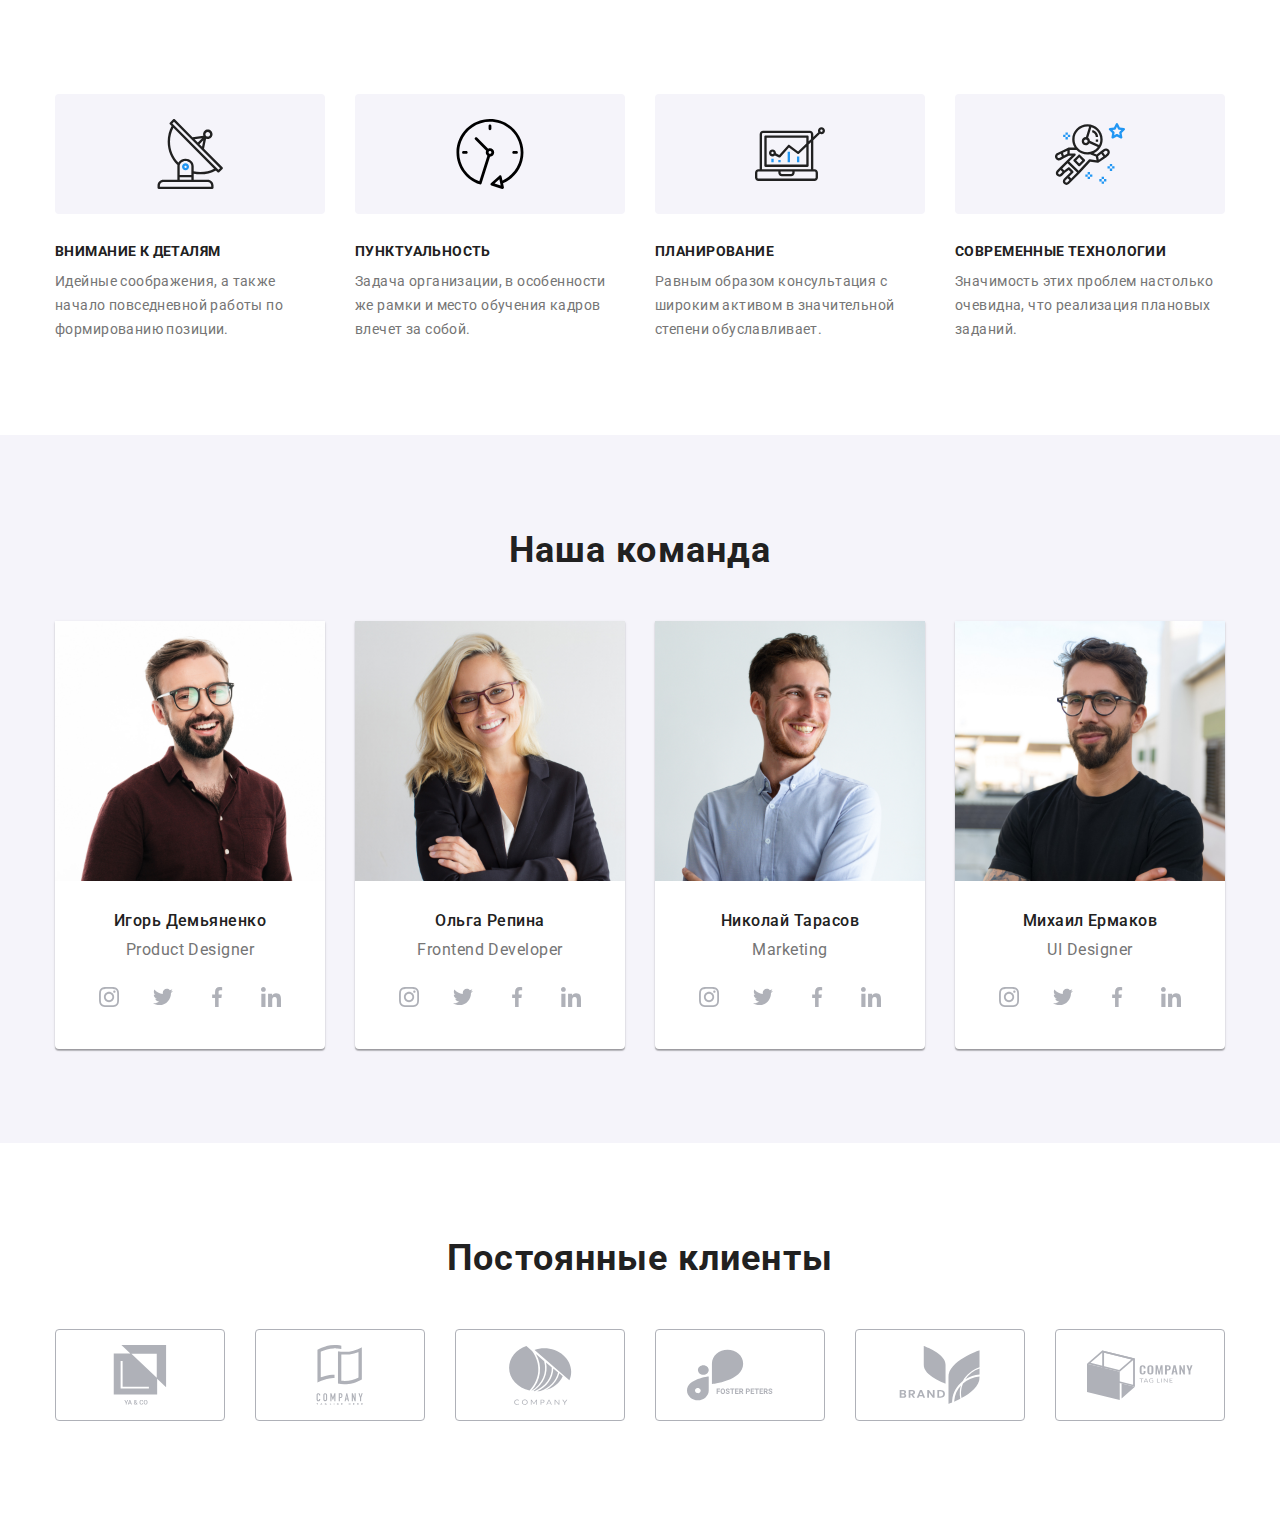
==== commit e46464da: "new" ====
--- a/index.html
+++ b/index.html
@@ -189,7 +189,7 @@
 			</div>
 		</section> -->
 		<!-- Наша команда -->
-		<section class="team">
+		<section class="team section">
 			<div class="container">
 				<h2 class="team__title">Наша команда</h2>
 				<ul class="team__list">
@@ -425,7 +425,7 @@
 					</li>
 				</ul>
 			</div>
-		</section> -->
+		</section>
 	</main>
 	<!-- Футер -->
 	<!-- <footer class="section footer">
--- a/css/main.min.css
+++ b/css/main.min.css
@@ -1 +1 @@
-:root{--main-bg-color: #ffffff;--second-bg-color: #2f303a;--third-bg-color: #f5f4fa;--main-txt-color: #212121;--second-txt-color: #757575;--third-txt-color: #ffffff;--hover-txt-color: #2196f3;--card-shadow: 0px 1px 3px rgba(0, 0, 0, 0.12), 0px 1px 1px rgba(0, 0, 0, 0.14), 0px 2px 1px rgba(0, 0, 0, 0.2);--timing-function: cubic-bezier(0.4, 0, 0.2, 1) }.visually-hidden{position:absolute;width:1px;height:1px;margin:-1px;border:0;padding:0;white-space:nowrap;-webkit-clip-path:inset(100%);clip-path:inset(100%);clip:rect(0 0 0 0);overflow:hidden}body{font-family:Roboto,sans-serif;color:var(--main-txt-color);font-size:14px;letter-spacing:.03em}.section{padding-top:94px}@media screen and (max-width: 480px){.section{padding-top:60px}}.container{width:1200px;margin-left:auto;margin-right:auto;padding-left:15px;padding-right:15px}@media screen and (max-width: 480px){.container{width:480px}}img{display:block;max-width:100%;height:auto}*,*::before,*::after{-webkit-box-sizing:border-box;box-sizing:border-box}h1,h2,h3,h4,ul,p{padding:0;margin-top:0;margin-bottom:0}.logo-header{color:var(--hover-txt-color);text-decoration:none;font-family:Raleway,sans-serif;font-size:26px;line-height:1.2}.logo-header__web{color:var(--main-txt-color)}.logo-footer{display:-webkit-box;display:-ms-flexbox;display:flex;margin-bottom:20px;color:var(--hover-txt-color);text-decoration:none;font-family:Raleway,sans-serif;font-size:26px;line-height:1.2}.logo-footer__web{color:var(--third-txt-color)}.roof{height:80px;-webkit-box-align:center;-ms-flex-align:center;align-items:center;display:-webkit-box;display:-ms-flexbox;display:flex}.cont{display:-webkit-inline-box;display:-ms-inline-flexbox;display:inline-flex;margin-left:auto}.contacts{display:-webkit-inline-box;display:-ms-inline-flexbox;display:inline-flex;-webkit-box-align:center;-ms-flex-align:center;align-items:center;text-decoration:none;font-weight:500;line-height:1.1;letter-spacing:.02em;color:var(--second-txt-color);fill:var(--second-txt-color);-webkit-transition:color 250ms var(--timing-function);transition:color 250ms var(--timing-function)}.contacts__icon{padding:0;margin-right:10px;-webkit-transition:fill 250ms var(--timing-function);transition:fill 250ms var(--timing-function)}.contacts:not(:last-child){margin-right:50px}.contacts:hover,.contacts:focus{color:var(--hover-txt-color);fill:var(--hover-txt-color)}.site-nav{margin-left:93px;list-style:none;display:-webkit-box;display:-ms-flexbox;display:flex}.site-nav>.item:not(:last-child){margin-right:50px}.site-nav .current{color:var(--hover-txt-color)}.current{position:relative}.current::after{content:"";width:100%;height:4px;border-radius:2px;position:absolute;bottom:0;left:0;background-color:var(--hover-txt-color)}.link{display:-webkit-box;display:-ms-flexbox;display:flex;padding-bottom:32px;padding-top:32px;text-decoration:none;font-weight:500;line-height:1.1;letter-spacing:.02em;color:var(--main-txt-color);-webkit-transition:color 250ms var(--timing-function);transition:color 250ms var(--timing-function)}.link:hover,.link:focus{color:var(--hover-txt-color)}.hero{max-width:1600px;height:600px;margin-left:auto;margin-right:auto;padding-top:200px;padding-bottom:200px;text-align:center;background-image:-webkit-gradient(linear, left top, right top, from(rgba(47, 48, 58, 0.4)), to(rgba(47, 48, 58, 0.4))),url(../images/main/background.jpg);background-image:linear-gradient(to right, rgba(47, 48, 58, 0.4), rgba(47, 48, 58, 0.4)),url(../images/main/background.jpg);background-color:var(--second-bg-color)}.hero-title{margin-bottom:30px;color:var(--third-txt-color);font-weight:900;font-size:44px;line-height:1.4;letter-spacing:.06em;text-transform:uppercase}.button-order{border-radius:6px;padding:10px 32px;min-width:200px;margin-left:auto;margin-right:auto;background-color:var(--hover-txt-color);color:var(--third-txt-color);font-family:"Roboto";font-weight:700;font-size:16px;line-height:30px;border:none;display:-webkit-box;display:-ms-flexbox;display:flex;-webkit-box-align:center;-ms-flex-align:center;align-items:center;text-align:center;letter-spacing:.06em;border-style:none;cursor:pointer;-webkit-transition:background-color 250ms var(--timing-function);transition:background-color 250ms var(--timing-function)}.button-order:hover,.button-order:focus{background-color:#188ce8}.advant{display:-webkit-box;display:-ms-flexbox;display:flex;list-style-type:none;gap:30px}@media screen and (max-width: 480px){.advant{display:block;width:450px}}.advant__item{-ms-flex-preferred-size:calc((100% - 90px)/4);flex-basis:calc((100% - 90px)/4)}@media screen and (max-width: 480px){.advant__item{margin-bottom:30px}}@media screen and (max-width: 480px){.advant__item:last-child{margin-bottom:60px}}.advant__box{display:-webkit-box;display:-ms-flexbox;display:flex;height:120px;-webkit-box-pack:center;-ms-flex-pack:center;justify-content:center;-webkit-box-align:center;-ms-flex-align:center;align-items:center;margin-bottom:30px;background-color:var(--third-bg-color);border-radius:4px}.advant__title{padding-bottom:10px;font-size:14px;font-weight:700;line-height:1.1;letter-spacing:.03em;text-transform:uppercase;color:var(--main-txt-color)}@media screen and (max-width: 480px){.advant__title{text-align:center}}.advant__txt{font-size:14px;line-height:24px;letter-spacing:.03em;color:var(--second-txt-color)}.wedo{padding-bottom:94px}.wedo__title{margin-bottom:50px;font-family:"Roboto";font-style:normal;font-weight:700;font-size:36px;line-height:42px;text-align:center;letter-spacing:.03em;color:var(--main-txt-color)}.wedo__list{display:-webkit-box;display:-ms-flexbox;display:flex;list-style:none;margin-left:-30px}.wedo__item{-ms-flex-preferred-size:calc((100% - 90px)/3);flex-basis:calc((100% - 90px)/3);margin-left:30px;position:relative}.wedo__text{font-weight:700;text-transform:uppercase;color:var(--third-txt-color)}.wedo__desc{display:-webkit-box;display:-ms-flexbox;display:flex;-webkit-box-pack:center;-ms-flex-pack:center;justify-content:center;-webkit-box-align:center;-ms-flex-align:center;align-items:center;position:absolute;bottom:0;width:100%;height:70px;background-color:rgba(47,48,58,.8)}.team{padding-top:94px;padding-bottom:94px;background-color:var(--third-bg-color)}@media screen and (max-width: 480px){.team{padding-top:60px;padding-bottom:60px}}.team__title{margin-bottom:50px;font-family:"Roboto";font-style:normal;font-weight:700;font-size:36px;line-height:42px;text-align:center;letter-spacing:.03em;color:var(--main-txt-color)}@media screen and (max-width: 480px){.team__title{margin-bottom:30px}}.team__list{display:-webkit-box;display:-ms-flexbox;display:flex;gap:30px;list-style-type:none}@media screen and (max-width: 480px){.team__list{display:block}}.team__item{background-color:var(--main-bg-color);-webkit-box-shadow:var(--card-shadow);box-shadow:var(--card-shadow);border-radius:0px 0px 4px 4px}@media screen and (max-width: 480px){.team__item{margin-bottom:30px}}.team__names{margin-bottom:10px;font-family:"Roboto";font-style:normal;font-weight:500;font-size:16px;line-height:19px;text-align:center;letter-spacing:.03em;color:var(--main-txt-color)}.team__positions{font-family:"Roboto";font-style:normal;font-weight:400;font-size:16px;line-height:19px;text-align:center;letter-spacing:.03em;color:var(--second-txt-color)}.team__txt{padding-top:30px}@media screen and (max-width: 480px){.card_info{padding-bottom:24px}}.network{margin-top:16px;margin-bottom:30px;margin-left:32px;margin-right:32px;display:-webkit-box;display:-ms-flexbox;display:flex;height:44px}@media screen and (max-width: 480px){.network{-webkit-box-pack:center;-ms-flex-pack:center;justify-content:center;margin-bottom:0}}.network__list{list-style:none;display:-webkit-box;display:-ms-flexbox;display:flex}.network__item:not(:last-child){margin-right:10px}.network__link{fill:#afb1b8;display:-webkit-box;display:-ms-flexbox;display:flex;list-style:none;-webkit-box-align:center;-ms-flex-align:center;align-items:center;-webkit-box-pack:center;-ms-flex-pack:center;justify-content:center;width:44px;height:44px;border-radius:50px;-webkit-transition-property:fill background-color;transition-property:fill background-color;-webkit-transition-duration:250ms;transition-duration:250ms}.network__link:hover,.network__link:focus{fill:var(--third-txt-color);background-color:var(--hover-txt-color)}.clients__title{margin-bottom:50px;font-weight:700;font-size:36px;line-height:42px;text-align:center;letter-spacing:.03em;color:var(--main-txt-color)}@media screen and (max-width: 480px){.clients__title{margin-bottom:30px}}.clients__list{display:-webkit-box;display:-ms-flexbox;display:flex;list-style:none;padding-bottom:94px;gap:30px}@media screen and (max-width: 480px){.clients__list{-ms-flex-wrap:wrap;flex-wrap:wrap;padding-bottom:60px}}.clients__item{display:-webkit-box;display:-ms-flexbox;display:flex;-webkit-box-pack:center;-ms-flex-pack:center;justify-content:center;-webkit-box-align:center;-ms-flex-align:center;align-items:center;width:170px;height:92px}@media screen and (max-width: 480px){.clients__item{width:210px}}.clients__link{display:-webkit-box;display:-ms-flexbox;display:flex;-webkit-box-pack:center;-ms-flex-pack:center;justify-content:center;-webkit-box-align:center;-ms-flex-align:center;align-items:center;width:170px;height:92px;border:1px solid #afb1b8;border-radius:4px;fill:#afb1b8;-webkit-transition:fill 250ms var(--timing-function);transition:fill 250ms var(--timing-function)}@media screen and (max-width: 480px){.clients__link{width:210px}}.clients__link:hover,.clients__link:focus{fill:var(--hover-txt-color);border:1px solid var(--hover-txt-color)}.main{display:-webkit-box;display:-ms-flexbox;display:flex;-webkit-box-align:baseline;-ms-flex-align:baseline;align-items:baseline}.footer{display:-webkit-box;display:-ms-flexbox;display:flex;background-color:var(--second-bg-color);padding-bottom:60px;padding-top:60px}.address{margin-bottom:9px;font-family:"Roboto";font-style:normal;font-weight:400;font-size:14px;line-height:1.71;letter-spacing:.03em;color:var(--third-txt-color)}.contacts-footer{display:-webkit-box;display:-ms-flexbox;display:flex;color:rgba(255,255,255,.6);font-style:normal;text-decoration:none;font-weight:400;line-height:1.71;letter-spacing:.03em}.contacts-footer:not(:last-child){margin-bottom:9px}.join{width:206px;margin-left:70px}.join__title{margin-right:auto;margin-bottom:20px;font-weight:700;font-size:14px;line-height:16px;letter-spacing:.03em;text-transform:uppercase;color:#fff}.join__list{list-style:none;display:-webkit-box;display:-ms-flexbox;display:flex}.join__item:not(:last-child){margin-right:10px}.join__link{display:-webkit-box;display:-ms-flexbox;display:flex;list-style:none;-webkit-box-align:center;-ms-flex-align:center;align-items:center;-webkit-box-pack:center;-ms-flex-pack:center;justify-content:center;width:44px;height:44px;border-radius:50px;background-color:rgba(255,255,255,.1);fill:var(--third-txt-color);-webkit-transition:background-color 250ms var(--timing-function);transition:background-color 250ms var(--timing-function)}.join__link:hover,.join__link:focus{background-color:var(--hover-txt-color)}.follow{display:-webkit-box;display:-ms-flexbox;display:flex;-webkit-box-align:end;-ms-flex-align:end;align-items:end;margin-left:auto}.follow__title{margin-bottom:20px;font-weight:700;font-size:14px;line-height:16px;letter-spacing:.03em;text-transform:uppercase;color:#fff}.follow__input{position:relative;display:-webkit-box;display:-ms-flexbox;display:flex;-webkit-box-orient:vertical;-webkit-box-direction:normal;-ms-flex-direction:column;flex-direction:column}.follow__fill{width:358px;height:50px;padding-left:16px;border:1px solid rgba(255,255,255,.3);border-radius:4px;-webkit-filter:drop-shadow(0px 4px 4px rgba(0, 0, 0, 0.15));filter:drop-shadow(0px 4px 4px rgba(0, 0, 0, 0.15));background-color:rgba(0,0,0,0);color:var(--third-txt-color);cursor:pointer;outline:rgba(0,0,0,0)}.follow::-webkit-input-placeholder{font-weight:400;font-size:16px;line-height:20px;letter-spacing:.03em;color:rgba(255,255,255,.6)}.follow::-moz-placeholder{font-weight:400;font-size:16px;line-height:20px;letter-spacing:.03em;color:rgba(255,255,255,.6)}.follow:-ms-input-placeholder{font-weight:400;font-size:16px;line-height:20px;letter-spacing:.03em;color:rgba(255,255,255,.6)}.follow::-ms-input-placeholder{font-weight:400;font-size:16px;line-height:20px;letter-spacing:.03em;color:rgba(255,255,255,.6)}.follow::placeholder{font-weight:400;font-size:16px;line-height:20px;letter-spacing:.03em;color:rgba(255,255,255,.6)}.follow__button{display:-webkit-box;display:-ms-flexbox;display:flex;margin-left:12px;margin-top:35px;-webkit-box-align:center;-ms-flex-align:center;align-items:center;-webkit-box-pack:center;-ms-flex-pack:center;justify-content:center;width:200px;height:50px;border:rgba(0,0,0,0);-webkit-box-shadow:0px 4px 4px rgba(0,0,0,.15);box-shadow:0px 4px 4px rgba(0,0,0,.15);border-radius:4px;font-weight:700;font-size:16px;line-height:1.8;letter-spacing:.06em;background-color:#2196f3;color:#fff;cursor:pointer}.follow__icon{margin-left:10px;fill:var(--main-bg-color)}.backdrop{position:fixed;top:0;left:0;z-index:999;width:100%;height:100%;background-color:rgba(0,0,0,.2);opacity:1;-webkit-transition:opacity 250ms var(--timing-function);transition:opacity 250ms var(--timing-function)}.backdrop.is-hidden{opacity:0;pointer-events:none}.backdrop.is-hidden .modal{-webkit-transform:scale(1.1) translate(-50%, -50%);transform:scale(1.1) translate(-50%, -50%)}.close-button{position:absolute;top:8px;right:8px;display:-webkit-box;display:-ms-flexbox;display:flex;-webkit-box-pack:center;-ms-flex-pack:center;justify-content:center;-webkit-box-align:center;-ms-flex-align:center;align-items:center;padding:0;width:30px;height:30px;border:1px solid rgba(0,0,0,.1);background-color:var(--main-bg-color);border-radius:50%;cursor:pointer}.close-button:hover{fill:var(--hover-txt-color)}.form-title{display:block;margin-bottom:15px;font-weight:700;font-size:20px;line-height:23px;text-align:center;letter-spacing:.03em;color:var(--main-txt-color)}.form-box{padding:40px}.modal{position:absolute;top:50%;left:50%;-webkit-transform:scale(1) translate(-50%, -50%);transform:scale(1) translate(-50%, -50%);width:528px;height:581px;background-color:var(--main-bg-color);-webkit-transition:-webkit-transform 250ms var(--timing-function);transition:-webkit-transform 250ms var(--timing-function);transition:transform 250ms var(--timing-function);transition:transform 250ms var(--timing-function), -webkit-transform 250ms var(--timing-function)}.modal__fill{position:relative;display:-webkit-box;display:-ms-flexbox;display:flex;-webkit-box-orient:vertical;-webkit-box-direction:normal;-ms-flex-direction:column;flex-direction:column;margin-bottom:10px}.modal__icon{position:absolute;bottom:11px;left:12px;fill:var(--main-txt-color)}.modal__txt{margin-bottom:4px;text-align:start;font-weight:400;font-size:12px;line-height:14px;letter-spacing:.01em;color:var(--second-txt-color)}.modal__arg{font-weight:400;font-size:14px;line-height:24px;letter-spacing:.03em;color:var(--second-txt-color)}.modal__cond{color:var(--hover-txt-color)}.modal__area{height:40px;padding-left:42px;border:1px solid rgba(33,33,33,.2);border-radius:4px;outline:rgba(0,0,0,0);cursor:pointer}.modal__area:focus+.modal__icon{fill:var(--hover-txt-color)}.modal__area+.modal__icon{-webkit-transition:fill 250ms var(--timing-function),border 250ms var(--timing-function);transition:fill 250ms var(--timing-function),border 250ms var(--timing-function)}.modal__area:focus{border:1px solid var(--hover-txt-color)}.modal__comment{height:120px;padding:12px 16px;margin-bottom:20px;border:1px solid rgba(33,33,33,.2);border-radius:4px;resize:none;outline:rgba(0,0,0,0);cursor:pointer;-webkit-transition:border 250ms var(--timing-function);transition:border 250ms var(--timing-function)}.modal__comment:focus{border:1px solid var(--hover-txt-color)}.modal__comment::-webkit-input-placeholder{font-weight:400;font-size:12px;line-height:14px;letter-spacing:.01em;color:rgba(117,117,117,.5)}.modal__comment::-moz-placeholder{font-weight:400;font-size:12px;line-height:14px;letter-spacing:.01em;color:rgba(117,117,117,.5)}.modal__comment:-ms-input-placeholder{font-weight:400;font-size:12px;line-height:14px;letter-spacing:.01em;color:rgba(117,117,117,.5)}.modal__comment::-ms-input-placeholder{font-weight:400;font-size:12px;line-height:14px;letter-spacing:.01em;color:rgba(117,117,117,.5)}.modal__comment::placeholder{font-weight:400;font-size:12px;line-height:14px;letter-spacing:.01em;color:rgba(117,117,117,.5)}.modal-check{display:-webkit-box;display:-ms-flexbox;display:flex;-webkit-box-align:center;-ms-flex-align:center;align-items:center;-webkit-box-pack:center;-ms-flex-pack:center;justify-content:center;gap:8px;margin-bottom:30px;-webkit-user-select:none;-moz-user-select:none;-ms-user-select:none;user-select:none}.modal-check__icon{display:-webkit-inline-box;display:-ms-inline-flexbox;display:inline-flex;-webkit-box-pack:center;-ms-flex-pack:center;justify-content:center;-webkit-box-align:center;-ms-flex-align:center;align-items:center;width:16px;height:15px;outline:2px solid var(--main-txt-color);outline-offset:-2px;border-radius:2px;cursor:pointer;-webkit-transition-property:background-color,outline;transition-property:background-color,outline;-webkit-transition-duration:250ms;transition-duration:250ms;-webkit-transition-timing-function:var(--timing-function);transition-timing-function:var(--timing-function)}.modal-check__custom{fill:var(--third-txt-color)}.modal-checkbox:checked+.modal-check__icon{outline:rgba(0,0,0,0);background-color:var(--hover-txt-color)}.modal-button{width:200px;height:50px;padding:0;background-color:var(--hover-txt-color);-webkit-box-shadow:0px 4px 4px rgba(0,0,0,.15);box-shadow:0px 4px 4px rgba(0,0,0,.15);border-radius:4px;border:rgba(0,0,0,0);cursor:pointer;font-weight:700;font-size:16px;line-height:30px;letter-spacing:.06em;color:var(--third-txt-color)}.header{border-bottom:1px solid #ececec;height:80px}.border{padding:20px 24px;border:1px solid #eee;border-top:none}.portfolio-cards{display:-webkit-box;display:-ms-flexbox;display:flex;-ms-flex-wrap:wrap;flex-wrap:wrap;list-style-type:none;margin-left:-30px;margin-top:-30px}.portfolio-cards>.item{-ms-flex-preferred-size:calc((100% - 90px)/3);flex-basis:calc((100% - 90px)/3);margin-left:30px;margin-top:30px;-webkit-transition-property:-webkit-box-shadow;transition-property:-webkit-box-shadow;transition-property:box-shadow;transition-property:box-shadow, -webkit-box-shadow;-webkit-transition-duration:250ms;transition-duration:250ms}.portfolio-cards>.item:nth-child(3n){margin-right:0}.portfolio-cards>.item:hover,.portfolio-cards>.item:focus{-webkit-box-shadow:0px 1px 1px rgba(0,0,0,.12),0px 4px 4px rgba(0,0,0,.06),1px 4px 6px rgba(0,0,0,.16);box-shadow:0px 1px 1px rgba(0,0,0,.12),0px 4px 4px rgba(0,0,0,.06),1px 4px 6px rgba(0,0,0,.16)}.portfolio-cards>.item:hover .overlay{-webkit-transform:translateY(0);transform:translateY(0)}.portfolio-link{text-decoration:none}.portfolio-list{margin-bottom:4px;font-size:18px;line-height:2;letter-spacing:.06em;color:var(--main-txt-color)}.portfolio-expl{font-size:16px;line-height:1.9;letter-spacing:.03em;color:var(--second-txt-color)}.portfolio{padding-bottom:94px}.portfolio-thumb{position:relative;overflow:hidden}.overlay{position:absolute;top:0;left:0;-webkit-transform:translateY(100%);transform:translateY(100%);display:-webkit-box;display:-ms-flexbox;display:flex;width:100%;height:100%;padding:63px 24px;background-color:rgba(33,150,243,.9);-webkit-transition:-webkit-transform 250ms var(--timing-function);transition:-webkit-transform 250ms var(--timing-function);transition:transform 250ms var(--timing-function);transition:transform 250ms var(--timing-function), -webkit-transform 250ms var(--timing-function)}.overlay-desc{font-weight:400;font-size:18px;line-height:28px;letter-spacing:.03em;color:#fff}.filter-list{padding:8px 22px;border-radius:4px;cursor:pointer;border:none;font-family:inherit;font-weight:500;font-size:16px;line-height:1.6;letter-spacing:.03em;-webkit-transition-property:color background-color;transition-property:color background-color;-webkit-transition-duration:250ms;transition-duration:250ms}.filter-list:hover,.filter-list:focus{-webkit-box-shadow:0px 3px 1px rgba(0,0,0,.1),0px 1px 2px rgba(0,0,0,.08),0px 2px 2px rgba(0,0,0,.12);box-shadow:0px 3px 1px rgba(0,0,0,.1),0px 1px 2px rgba(0,0,0,.08),0px 2px 2px rgba(0,0,0,.12);background-color:var(--hover-txt-color);color:var(--third-txt-color)}.con{margin-bottom:90px;height:80px;-webkit-box-align:center;-ms-flex-align:center;align-items:center;display:-webkit-box;display:-ms-flexbox;display:flex}.filter-button{margin-bottom:50px;display:-webkit-box;display:-ms-flexbox;display:flex;-webkit-box-pack:center;-ms-flex-pack:center;justify-content:center;list-style:none}.filter-button>.item:not(:last-child){margin-right:8px}/*# sourceMappingURL=main.min.css.map */+:root{--main-bg-color: #ffffff;--second-bg-color: #2f303a;--third-bg-color: #f5f4fa;--main-txt-color: #212121;--second-txt-color: #757575;--third-txt-color: #ffffff;--hover-txt-color: #2196f3;--card-shadow: 0px 1px 3px rgba(0, 0, 0, 0.12), 0px 1px 1px rgba(0, 0, 0, 0.14), 0px 2px 1px rgba(0, 0, 0, 0.2);--timing-function: cubic-bezier(0.4, 0, 0.2, 1) }.visually-hidden{position:absolute;width:1px;height:1px;margin:-1px;border:0;padding:0;white-space:nowrap;-webkit-clip-path:inset(100%);clip-path:inset(100%);clip:rect(0 0 0 0);overflow:hidden}body{font-family:Roboto,sans-serif;color:var(--main-txt-color);font-size:14px;letter-spacing:.03em}.section{padding-top:60px;padding-bottom:60px}@media screen and (max-width: 768px){.section{padding-top:60px;padding-bottom:60px}}@media screen and (min-width: 1200px){.section{padding-top:94px;padding-bottom:94px}}.container{width:100%;margin-left:auto;margin-right:auto;padding-left:15px;padding-right:15px}@media screen and (min-width: 480px){.container{max-width:480px}}@media screen and (min-width: 768px){.container{max-width:768px}}@media screen and (min-width: 1200px){.container{max-width:1200px}}img{display:block;width:100%;height:auto}*,*::before,*::after{-webkit-box-sizing:border-box;box-sizing:border-box}h1,h2,h3,h4,ul,p{padding:0;margin-top:0;margin-bottom:0}.logo-header{color:var(--hover-txt-color);text-decoration:none;font-family:Raleway,sans-serif;font-size:26px;line-height:1.2}.logo-header__web{color:var(--main-txt-color)}.logo-footer{display:-webkit-box;display:-ms-flexbox;display:flex;margin-bottom:20px;color:var(--hover-txt-color);text-decoration:none;font-family:Raleway,sans-serif;font-size:26px;line-height:1.2}.logo-footer__web{color:var(--third-txt-color)}.roof{height:80px;-webkit-box-align:center;-ms-flex-align:center;align-items:center;display:-webkit-box;display:-ms-flexbox;display:flex}.cont{display:-webkit-inline-box;display:-ms-inline-flexbox;display:inline-flex;margin-left:auto}.contacts{display:-webkit-inline-box;display:-ms-inline-flexbox;display:inline-flex;-webkit-box-align:center;-ms-flex-align:center;align-items:center;text-decoration:none;font-weight:500;line-height:1.1;letter-spacing:.02em;color:var(--second-txt-color);fill:var(--second-txt-color);-webkit-transition:color 250ms var(--timing-function);transition:color 250ms var(--timing-function)}.contacts__icon{padding:0;margin-right:10px;-webkit-transition:fill 250ms var(--timing-function);transition:fill 250ms var(--timing-function)}.contacts:not(:last-child){margin-right:50px}.contacts:hover,.contacts:focus{color:var(--hover-txt-color);fill:var(--hover-txt-color)}.site-nav{margin-left:93px;list-style:none;display:-webkit-box;display:-ms-flexbox;display:flex}.site-nav>.item:not(:last-child){margin-right:50px}.site-nav .current{color:var(--hover-txt-color)}.current{position:relative}.current::after{content:"";width:100%;height:4px;border-radius:2px;position:absolute;bottom:0;left:0;background-color:var(--hover-txt-color)}.link{display:-webkit-box;display:-ms-flexbox;display:flex;padding-bottom:32px;padding-top:32px;text-decoration:none;font-weight:500;line-height:1.1;letter-spacing:.02em;color:var(--main-txt-color);-webkit-transition:color 250ms var(--timing-function);transition:color 250ms var(--timing-function)}.link:hover,.link:focus{color:var(--hover-txt-color)}.hero{max-width:1600px;height:600px;margin-left:auto;margin-right:auto;padding-top:200px;padding-bottom:200px;text-align:center;background-image:-webkit-gradient(linear, left top, right top, from(rgba(47, 48, 58, 0.4)), to(rgba(47, 48, 58, 0.4))),url(../images/main/background.jpg);background-image:linear-gradient(to right, rgba(47, 48, 58, 0.4), rgba(47, 48, 58, 0.4)),url(../images/main/background.jpg);background-color:var(--second-bg-color)}.hero-title{margin-bottom:30px;color:var(--third-txt-color);font-weight:900;font-size:44px;line-height:1.4;letter-spacing:.06em;text-transform:uppercase}.button-order{border-radius:6px;padding:10px 32px;min-width:200px;margin-left:auto;margin-right:auto;background-color:var(--hover-txt-color);color:var(--third-txt-color);font-family:"Roboto";font-weight:700;font-size:16px;line-height:30px;border:none;display:-webkit-box;display:-ms-flexbox;display:flex;-webkit-box-align:center;-ms-flex-align:center;align-items:center;text-align:center;letter-spacing:.06em;border-style:none;cursor:pointer;-webkit-transition:background-color 250ms var(--timing-function);transition:background-color 250ms var(--timing-function)}.button-order:hover,.button-order:focus{background-color:#188ce8}.advant{display:-webkit-box;display:-ms-flexbox;display:flex;-ms-flex-wrap:wrap;flex-wrap:wrap;list-style-type:none;gap:30px}@media screen and (min-width: 768px){.advant__item{-ms-flex-preferred-size:calc((100% - 30px)/2);flex-basis:calc((100% - 30px)/2)}}@media screen and (min-width: 1200px){.advant__item{-ms-flex-preferred-size:calc((100% - 90px)/4);flex-basis:calc((100% - 90px)/4)}}.advant__box{display:-webkit-box;display:-ms-flexbox;display:flex;height:120px;-webkit-box-pack:center;-ms-flex-pack:center;justify-content:center;-webkit-box-align:center;-ms-flex-align:center;align-items:center;margin-bottom:30px;background-color:var(--third-bg-color);border-radius:4px}.advant__title{padding-bottom:10px;font-size:14px;font-weight:700;line-height:1.1;letter-spacing:.03em;text-transform:uppercase;text-align:center;color:var(--main-txt-color)}@media screen and (min-width: 768px){.advant__title{text-align:start}}.advant__txt{font-size:14px;line-height:24px;letter-spacing:.03em;color:var(--second-txt-color)}.wedo{padding-bottom:94px}.wedo__title{margin-bottom:50px;font-family:"Roboto";font-style:normal;font-weight:700;font-size:36px;line-height:42px;text-align:center;letter-spacing:.03em;color:var(--main-txt-color)}.wedo__list{display:-webkit-box;display:-ms-flexbox;display:flex;list-style:none;margin-left:-30px}.wedo__item{-ms-flex-preferred-size:calc((100% - 90px)/3);flex-basis:calc((100% - 90px)/3);margin-left:30px;position:relative}.wedo__text{font-weight:700;text-transform:uppercase;color:var(--third-txt-color)}.wedo__desc{display:-webkit-box;display:-ms-flexbox;display:flex;-webkit-box-pack:center;-ms-flex-pack:center;justify-content:center;-webkit-box-align:center;-ms-flex-align:center;align-items:center;position:absolute;bottom:0;width:100%;height:70px;background-color:rgba(47,48,58,.8)}.team{background-color:var(--third-bg-color)}@media screen and (max-width: 480px){.team{padding-top:60px;padding-bottom:60px}}.team__title{margin-bottom:30px;font-family:"Roboto";font-style:normal;font-weight:700;font-size:36px;line-height:42px;text-align:center;letter-spacing:.03em;color:var(--main-txt-color)}@media screen and (min-width: 1200px){.team__title{margin-bottom:50px}}.team__list{display:-webkit-box;display:-ms-flexbox;display:flex;-ms-flex-wrap:wrap;flex-wrap:wrap;gap:30px;list-style-type:none}.team__item{background-color:var(--main-bg-color);-webkit-box-shadow:var(--card-shadow);box-shadow:var(--card-shadow);border-radius:0px 0px 4px 4px}@media screen and (min-width: 768px){.team__item{-ms-flex-preferred-size:calc((100% - 30px)/2);flex-basis:calc((100% - 30px)/2)}}@media screen and (min-width: 1200px){.team__item{-ms-flex-preferred-size:calc((100% - 90px)/4);flex-basis:calc((100% - 90px)/4)}}.team__names{margin-bottom:10px;font-family:"Roboto";font-style:normal;font-weight:500;font-size:16px;line-height:19px;text-align:center;letter-spacing:.03em;color:var(--main-txt-color)}.team__positions{font-family:"Roboto";font-style:normal;font-weight:400;font-size:16px;line-height:19px;text-align:center;letter-spacing:.03em;color:var(--second-txt-color)}.team__txt{padding-top:30px}.card_info{margin-bottom:24px}@media screen and (min-width: 1200px){.card_info{margin-bottom:30px}}.network{margin-top:16px;-webkit-box-pack:center;-ms-flex-pack:center;justify-content:center;display:-webkit-box;display:-ms-flexbox;display:flex;height:44px}.network__list{list-style:none;display:-webkit-box;display:-ms-flexbox;display:flex}.network__item:not(:last-child){margin-right:10px}.network__link{fill:#afb1b8;display:-webkit-box;display:-ms-flexbox;display:flex;list-style:none;-webkit-box-align:center;-ms-flex-align:center;align-items:center;-webkit-box-pack:center;-ms-flex-pack:center;justify-content:center;width:44px;height:44px;border-radius:50px;-webkit-transition-property:fill background-color;transition-property:fill background-color;-webkit-transition-duration:250ms;transition-duration:250ms}.network__link:hover,.network__link:focus{fill:var(--third-txt-color);background-color:var(--hover-txt-color)}.clients__title{margin-bottom:50px;font-weight:700;font-size:36px;line-height:42px;text-align:center;letter-spacing:.03em;color:var(--main-txt-color)}@media screen and (max-width: 480px){.clients__title{margin-bottom:30px}}.clients__list{display:-webkit-box;display:-ms-flexbox;display:flex;-ms-flex-wrap:wrap;flex-wrap:wrap;list-style:none;gap:30px}.clients__item{display:-webkit-box;display:-ms-flexbox;display:flex;-ms-flex-wrap:wrap;flex-wrap:wrap;-ms-flex-preferred-size:calc((100% - 30px)/2);flex-basis:calc((100% - 30px)/2);-webkit-box-pack:center;-ms-flex-pack:center;justify-content:center;-webkit-box-align:center;-ms-flex-align:center;align-items:center;height:92px}@media screen and (min-width: 768px){.clients__item{-ms-flex-preferred-size:calc((100% - 60px)/3);flex-basis:calc((100% - 60px)/3)}}@media screen and (min-width: 1200px){.clients__item{-ms-flex-preferred-size:calc((100% - 150px)/6);flex-basis:calc((100% - 150px)/6)}}.clients__link{display:-webkit-box;display:-ms-flexbox;display:flex;-webkit-box-pack:center;-ms-flex-pack:center;justify-content:center;-webkit-box-align:center;-ms-flex-align:center;align-items:center;width:100%;height:92px;border:1px solid #afb1b8;border-radius:4px;fill:#afb1b8;-webkit-transition:fill 250ms var(--timing-function);transition:fill 250ms var(--timing-function)}.clients__link:hover,.clients__link:focus{fill:var(--hover-txt-color);border:1px solid var(--hover-txt-color)}.main{display:-webkit-box;display:-ms-flexbox;display:flex;-webkit-box-align:baseline;-ms-flex-align:baseline;align-items:baseline}.footer{display:-webkit-box;display:-ms-flexbox;display:flex;background-color:var(--second-bg-color);padding-bottom:60px;padding-top:60px}.address{margin-bottom:9px;font-family:"Roboto";font-style:normal;font-weight:400;font-size:14px;line-height:1.71;letter-spacing:.03em;color:var(--third-txt-color)}.contacts-footer{display:-webkit-box;display:-ms-flexbox;display:flex;color:rgba(255,255,255,.6);font-style:normal;text-decoration:none;font-weight:400;line-height:1.71;letter-spacing:.03em}.contacts-footer:not(:last-child){margin-bottom:9px}.join{width:206px;margin-left:70px}.join__title{margin-right:auto;margin-bottom:20px;font-weight:700;font-size:14px;line-height:16px;letter-spacing:.03em;text-transform:uppercase;color:#fff}.join__list{list-style:none;display:-webkit-box;display:-ms-flexbox;display:flex}.join__item:not(:last-child){margin-right:10px}.join__link{display:-webkit-box;display:-ms-flexbox;display:flex;list-style:none;-webkit-box-align:center;-ms-flex-align:center;align-items:center;-webkit-box-pack:center;-ms-flex-pack:center;justify-content:center;width:44px;height:44px;border-radius:50px;background-color:rgba(255,255,255,.1);fill:var(--third-txt-color);-webkit-transition:background-color 250ms var(--timing-function);transition:background-color 250ms var(--timing-function)}.join__link:hover,.join__link:focus{background-color:var(--hover-txt-color)}.follow{display:-webkit-box;display:-ms-flexbox;display:flex;-webkit-box-align:end;-ms-flex-align:end;align-items:end;margin-left:auto}.follow__title{margin-bottom:20px;font-weight:700;font-size:14px;line-height:16px;letter-spacing:.03em;text-transform:uppercase;color:#fff}.follow__input{position:relative;display:-webkit-box;display:-ms-flexbox;display:flex;-webkit-box-orient:vertical;-webkit-box-direction:normal;-ms-flex-direction:column;flex-direction:column}.follow__fill{width:358px;height:50px;padding-left:16px;border:1px solid rgba(255,255,255,.3);border-radius:4px;-webkit-filter:drop-shadow(0px 4px 4px rgba(0, 0, 0, 0.15));filter:drop-shadow(0px 4px 4px rgba(0, 0, 0, 0.15));background-color:rgba(0,0,0,0);color:var(--third-txt-color);cursor:pointer;outline:rgba(0,0,0,0)}.follow::-webkit-input-placeholder{font-weight:400;font-size:16px;line-height:20px;letter-spacing:.03em;color:rgba(255,255,255,.6)}.follow::-moz-placeholder{font-weight:400;font-size:16px;line-height:20px;letter-spacing:.03em;color:rgba(255,255,255,.6)}.follow:-ms-input-placeholder{font-weight:400;font-size:16px;line-height:20px;letter-spacing:.03em;color:rgba(255,255,255,.6)}.follow::-ms-input-placeholder{font-weight:400;font-size:16px;line-height:20px;letter-spacing:.03em;color:rgba(255,255,255,.6)}.follow::placeholder{font-weight:400;font-size:16px;line-height:20px;letter-spacing:.03em;color:rgba(255,255,255,.6)}.follow__button{display:-webkit-box;display:-ms-flexbox;display:flex;margin-left:12px;margin-top:35px;-webkit-box-align:center;-ms-flex-align:center;align-items:center;-webkit-box-pack:center;-ms-flex-pack:center;justify-content:center;width:200px;height:50px;border:rgba(0,0,0,0);-webkit-box-shadow:0px 4px 4px rgba(0,0,0,.15);box-shadow:0px 4px 4px rgba(0,0,0,.15);border-radius:4px;font-weight:700;font-size:16px;line-height:1.8;letter-spacing:.06em;background-color:#2196f3;color:#fff;cursor:pointer}.follow__icon{margin-left:10px;fill:var(--main-bg-color)}.backdrop{position:fixed;top:0;left:0;z-index:999;width:100%;height:100%;background-color:rgba(0,0,0,.2);opacity:1;-webkit-transition:opacity 250ms var(--timing-function);transition:opacity 250ms var(--timing-function)}.backdrop.is-hidden{opacity:0;pointer-events:none}.backdrop.is-hidden .modal{-webkit-transform:scale(1.1) translate(-50%, -50%);transform:scale(1.1) translate(-50%, -50%)}.close-button{position:absolute;top:8px;right:8px;display:-webkit-box;display:-ms-flexbox;display:flex;-webkit-box-pack:center;-ms-flex-pack:center;justify-content:center;-webkit-box-align:center;-ms-flex-align:center;align-items:center;padding:0;width:30px;height:30px;border:1px solid rgba(0,0,0,.1);background-color:var(--main-bg-color);border-radius:50%;cursor:pointer}.close-button:hover{fill:var(--hover-txt-color)}.form-title{display:block;margin-bottom:15px;font-weight:700;font-size:20px;line-height:23px;text-align:center;letter-spacing:.03em;color:var(--main-txt-color)}.form-box{padding:40px}.modal{position:absolute;top:50%;left:50%;-webkit-transform:scale(1) translate(-50%, -50%);transform:scale(1) translate(-50%, -50%);width:528px;height:581px;background-color:var(--main-bg-color);-webkit-transition:-webkit-transform 250ms var(--timing-function);transition:-webkit-transform 250ms var(--timing-function);transition:transform 250ms var(--timing-function);transition:transform 250ms var(--timing-function), -webkit-transform 250ms var(--timing-function)}.modal__fill{position:relative;display:-webkit-box;display:-ms-flexbox;display:flex;-webkit-box-orient:vertical;-webkit-box-direction:normal;-ms-flex-direction:column;flex-direction:column;margin-bottom:10px}.modal__icon{position:absolute;bottom:11px;left:12px;fill:var(--main-txt-color)}.modal__txt{margin-bottom:4px;text-align:start;font-weight:400;font-size:12px;line-height:14px;letter-spacing:.01em;color:var(--second-txt-color)}.modal__arg{font-weight:400;font-size:14px;line-height:24px;letter-spacing:.03em;color:var(--second-txt-color)}.modal__cond{color:var(--hover-txt-color)}.modal__area{height:40px;padding-left:42px;border:1px solid rgba(33,33,33,.2);border-radius:4px;outline:rgba(0,0,0,0);cursor:pointer}.modal__area:focus+.modal__icon{fill:var(--hover-txt-color)}.modal__area+.modal__icon{-webkit-transition:fill 250ms var(--timing-function),border 250ms var(--timing-function);transition:fill 250ms var(--timing-function),border 250ms var(--timing-function)}.modal__area:focus{border:1px solid var(--hover-txt-color)}.modal__comment{height:120px;padding:12px 16px;margin-bottom:20px;border:1px solid rgba(33,33,33,.2);border-radius:4px;resize:none;outline:rgba(0,0,0,0);cursor:pointer;-webkit-transition:border 250ms var(--timing-function);transition:border 250ms var(--timing-function)}.modal__comment:focus{border:1px solid var(--hover-txt-color)}.modal__comment::-webkit-input-placeholder{font-weight:400;font-size:12px;line-height:14px;letter-spacing:.01em;color:rgba(117,117,117,.5)}.modal__comment::-moz-placeholder{font-weight:400;font-size:12px;line-height:14px;letter-spacing:.01em;color:rgba(117,117,117,.5)}.modal__comment:-ms-input-placeholder{font-weight:400;font-size:12px;line-height:14px;letter-spacing:.01em;color:rgba(117,117,117,.5)}.modal__comment::-ms-input-placeholder{font-weight:400;font-size:12px;line-height:14px;letter-spacing:.01em;color:rgba(117,117,117,.5)}.modal__comment::placeholder{font-weight:400;font-size:12px;line-height:14px;letter-spacing:.01em;color:rgba(117,117,117,.5)}.modal-check{display:-webkit-box;display:-ms-flexbox;display:flex;-webkit-box-align:center;-ms-flex-align:center;align-items:center;-webkit-box-pack:center;-ms-flex-pack:center;justify-content:center;gap:8px;margin-bottom:30px;-webkit-user-select:none;-moz-user-select:none;-ms-user-select:none;user-select:none}.modal-check__icon{display:-webkit-inline-box;display:-ms-inline-flexbox;display:inline-flex;-webkit-box-pack:center;-ms-flex-pack:center;justify-content:center;-webkit-box-align:center;-ms-flex-align:center;align-items:center;width:16px;height:15px;outline:2px solid var(--main-txt-color);outline-offset:-2px;border-radius:2px;cursor:pointer;-webkit-transition-property:background-color,outline;transition-property:background-color,outline;-webkit-transition-duration:250ms;transition-duration:250ms;-webkit-transition-timing-function:var(--timing-function);transition-timing-function:var(--timing-function)}.modal-check__custom{fill:var(--third-txt-color)}.modal-checkbox:checked+.modal-check__icon{outline:rgba(0,0,0,0);background-color:var(--hover-txt-color)}.modal-button{width:200px;height:50px;padding:0;background-color:var(--hover-txt-color);-webkit-box-shadow:0px 4px 4px rgba(0,0,0,.15);box-shadow:0px 4px 4px rgba(0,0,0,.15);border-radius:4px;border:rgba(0,0,0,0);cursor:pointer;font-weight:700;font-size:16px;line-height:30px;letter-spacing:.06em;color:var(--third-txt-color)}.header{border-bottom:1px solid #ececec;height:80px}.border{padding:20px 24px;border:1px solid #eee;border-top:none}.portfolio-cards{display:-webkit-box;display:-ms-flexbox;display:flex;-ms-flex-wrap:wrap;flex-wrap:wrap;list-style-type:none;margin-left:-30px;margin-top:-30px}.portfolio-cards>.item{-ms-flex-preferred-size:calc((100% - 90px)/3);flex-basis:calc((100% - 90px)/3);margin-left:30px;margin-top:30px;-webkit-transition-property:-webkit-box-shadow;transition-property:-webkit-box-shadow;transition-property:box-shadow;transition-property:box-shadow, -webkit-box-shadow;-webkit-transition-duration:250ms;transition-duration:250ms}.portfolio-cards>.item:nth-child(3n){margin-right:0}.portfolio-cards>.item:hover,.portfolio-cards>.item:focus{-webkit-box-shadow:0px 1px 1px rgba(0,0,0,.12),0px 4px 4px rgba(0,0,0,.06),1px 4px 6px rgba(0,0,0,.16);box-shadow:0px 1px 1px rgba(0,0,0,.12),0px 4px 4px rgba(0,0,0,.06),1px 4px 6px rgba(0,0,0,.16)}.portfolio-cards>.item:hover .overlay{-webkit-transform:translateY(0);transform:translateY(0)}.portfolio-link{text-decoration:none}.portfolio-list{margin-bottom:4px;font-size:18px;line-height:2;letter-spacing:.06em;color:var(--main-txt-color)}.portfolio-expl{font-size:16px;line-height:1.9;letter-spacing:.03em;color:var(--second-txt-color)}.portfolio{padding-bottom:94px}.portfolio-thumb{position:relative;overflow:hidden}.overlay{position:absolute;top:0;left:0;-webkit-transform:translateY(100%);transform:translateY(100%);display:-webkit-box;display:-ms-flexbox;display:flex;width:100%;height:100%;padding:63px 24px;background-color:rgba(33,150,243,.9);-webkit-transition:-webkit-transform 250ms var(--timing-function);transition:-webkit-transform 250ms var(--timing-function);transition:transform 250ms var(--timing-function);transition:transform 250ms var(--timing-function), -webkit-transform 250ms var(--timing-function)}.overlay-desc{font-weight:400;font-size:18px;line-height:28px;letter-spacing:.03em;color:#fff}.filter-list{padding:8px 22px;border-radius:4px;cursor:pointer;border:none;font-family:inherit;font-weight:500;font-size:16px;line-height:1.6;letter-spacing:.03em;-webkit-transition-property:color background-color;transition-property:color background-color;-webkit-transition-duration:250ms;transition-duration:250ms}.filter-list:hover,.filter-list:focus{-webkit-box-shadow:0px 3px 1px rgba(0,0,0,.1),0px 1px 2px rgba(0,0,0,.08),0px 2px 2px rgba(0,0,0,.12);box-shadow:0px 3px 1px rgba(0,0,0,.1),0px 1px 2px rgba(0,0,0,.08),0px 2px 2px rgba(0,0,0,.12);background-color:var(--hover-txt-color);color:var(--third-txt-color)}.con{margin-bottom:90px;height:80px;-webkit-box-align:center;-ms-flex-align:center;align-items:center;display:-webkit-box;display:-ms-flexbox;display:flex}.filter-button{margin-bottom:50px;display:-webkit-box;display:-ms-flexbox;display:flex;-webkit-box-pack:center;-ms-flex-pack:center;justify-content:center;list-style:none}.filter-button>.item:not(:last-child){margin-right:8px}/*# sourceMappingURL=main.min.css.map */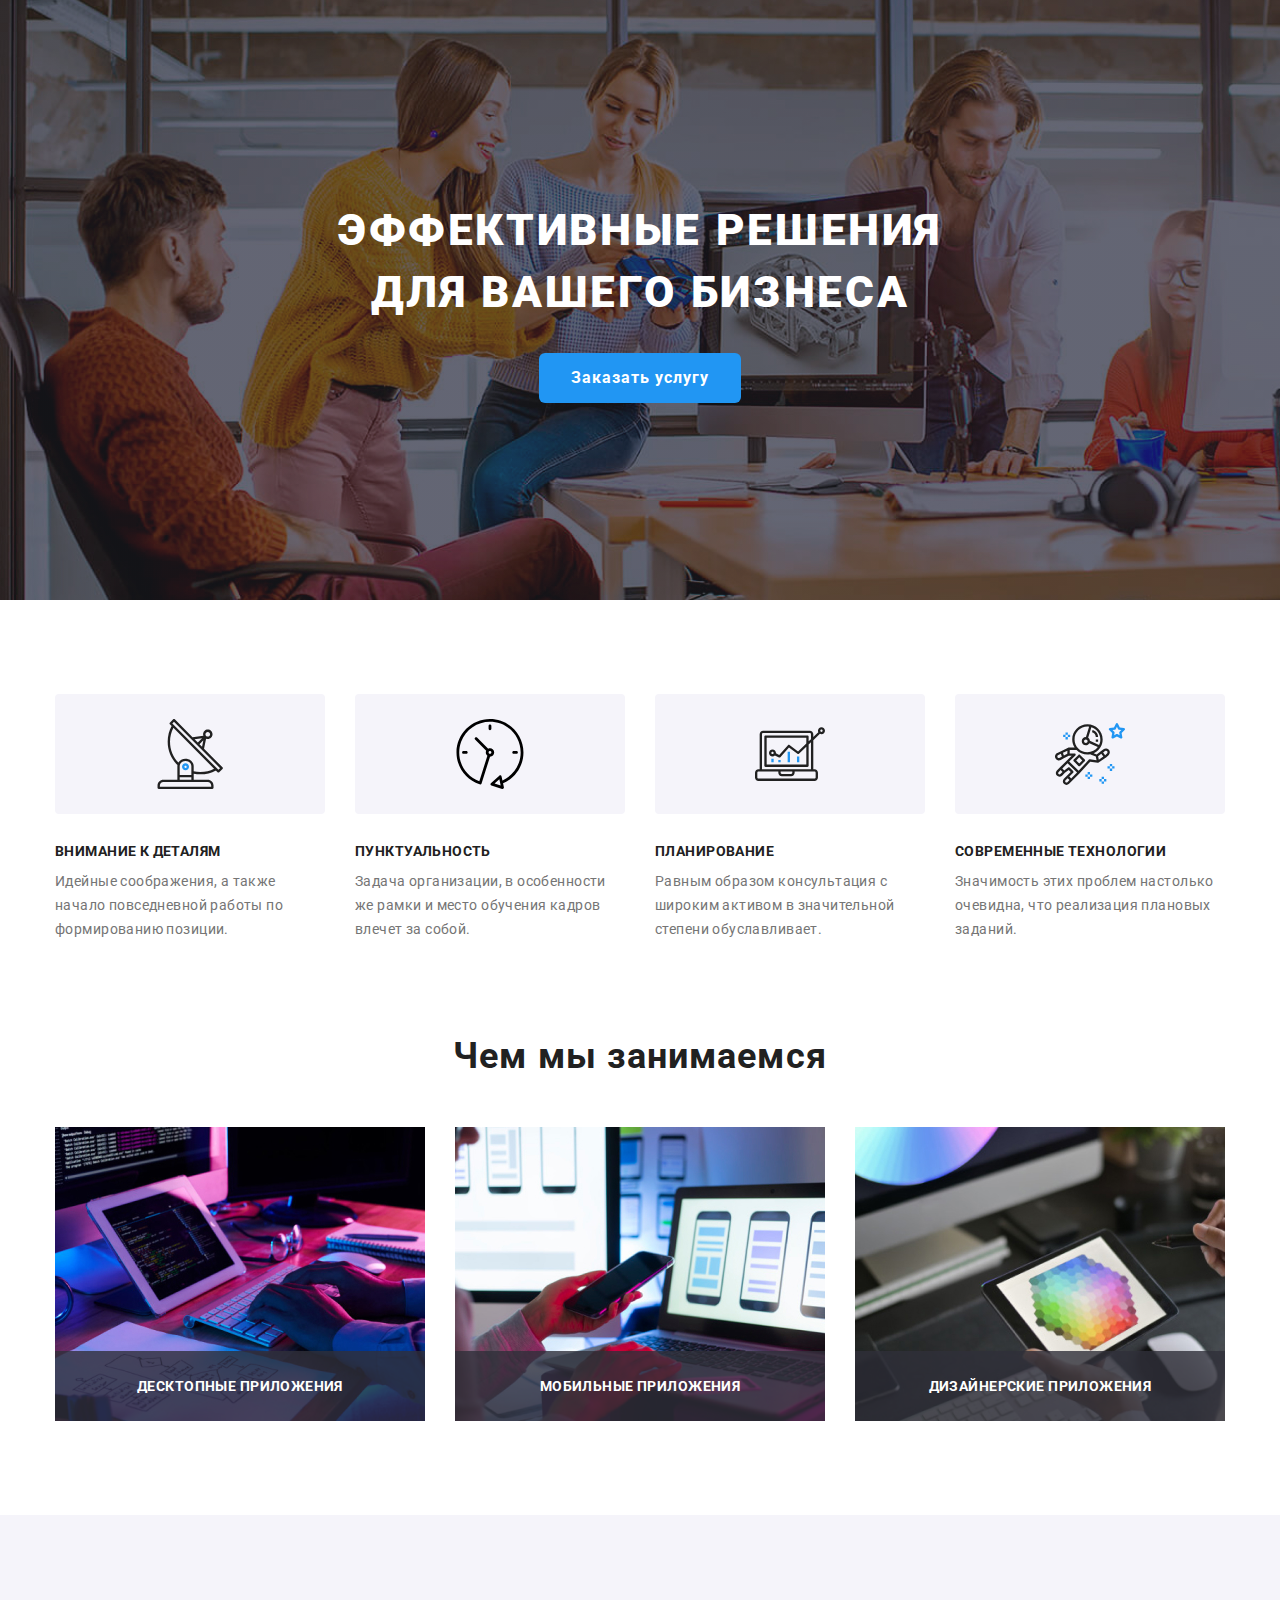
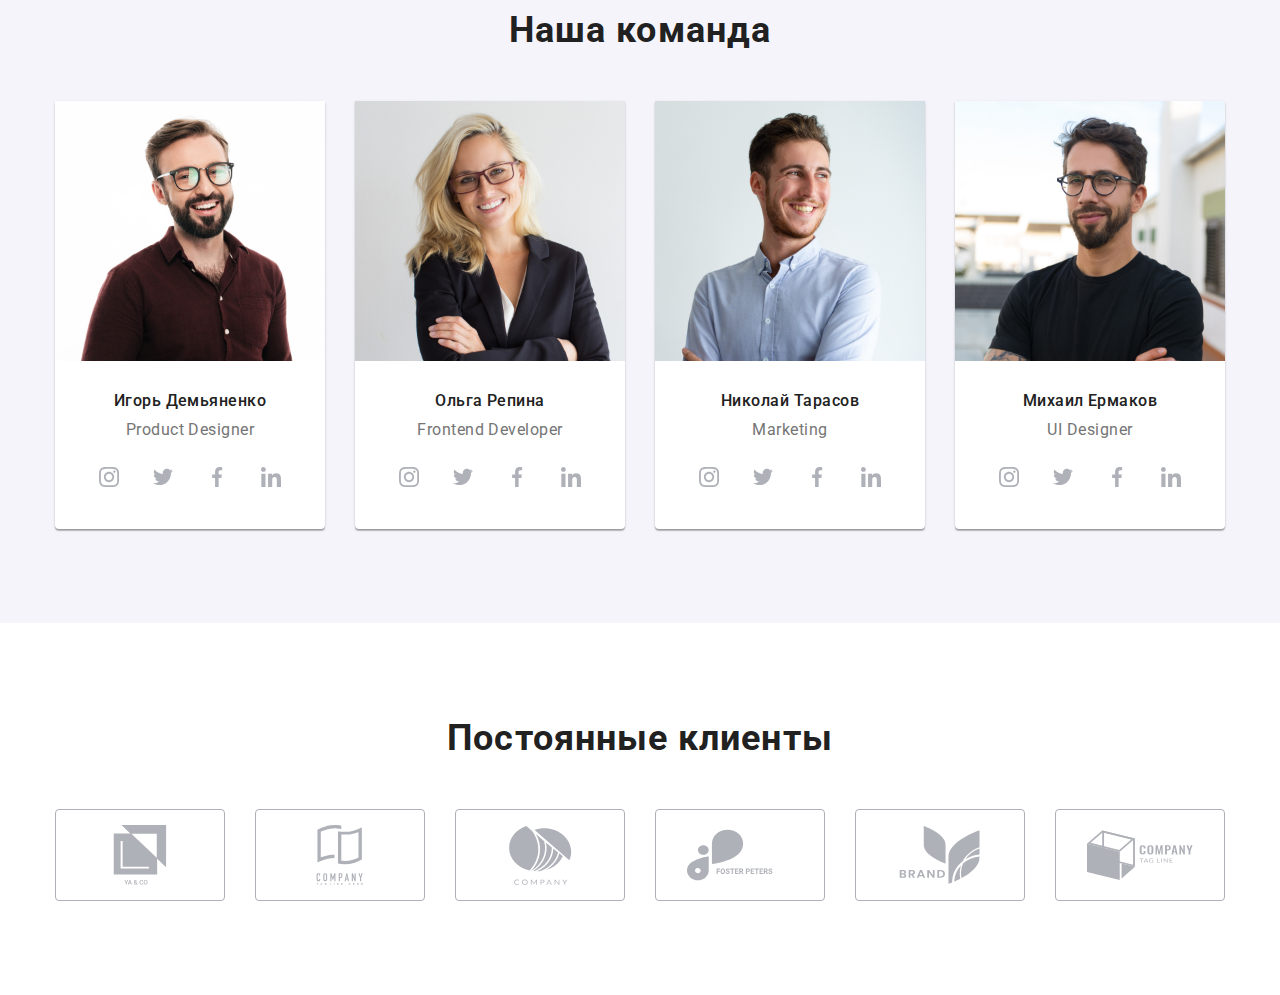
==== commit 5dfdf002: "123" ====
--- a/index.html
+++ b/index.html
@@ -50,7 +50,7 @@
 
 	<!-- Основная -->
 	<main>
-		<!-- <section class="hero">
+		<section class="hero">
 			<div class="container">
 				<h1 class="hero-title">
 					Эффективные решения
@@ -111,7 +111,7 @@
 					</div>
 				</div>
 			</div>
-		</section> -->
+		</section>
 		<!-- Преймущества -->
 		<section class="section">
 			<div class="container">
@@ -163,7 +163,7 @@
 			</div>
 		</section>
 		<!-- Чем мы занимаемся -->
-		<!-- <section class="section">
+		<section class="wedo section">
 			<div class="wedo container">
 				<h2 class="wedo__title">Чем мы занимаемся</h2>
 				<ul class="wedo__list">
@@ -187,7 +187,7 @@
 					</li>
 				</ul>
 			</div>
-		</section> -->
+		</section>
 		<!-- Наша команда -->
 		<section class="team section">
 			<div class="container">
--- a/css/main.min.css
+++ b/css/main.min.css
@@ -1 +1 @@
-:root{--main-bg-color: #ffffff;--second-bg-color: #2f303a;--third-bg-color: #f5f4fa;--main-txt-color: #212121;--second-txt-color: #757575;--third-txt-color: #ffffff;--hover-txt-color: #2196f3;--card-shadow: 0px 1px 3px rgba(0, 0, 0, 0.12), 0px 1px 1px rgba(0, 0, 0, 0.14), 0px 2px 1px rgba(0, 0, 0, 0.2);--timing-function: cubic-bezier(0.4, 0, 0.2, 1) }.visually-hidden{position:absolute;width:1px;height:1px;margin:-1px;border:0;padding:0;white-space:nowrap;-webkit-clip-path:inset(100%);clip-path:inset(100%);clip:rect(0 0 0 0);overflow:hidden}body{font-family:Roboto,sans-serif;color:var(--main-txt-color);font-size:14px;letter-spacing:.03em}.section{padding-top:60px;padding-bottom:60px}@media screen and (max-width: 768px){.section{padding-top:60px;padding-bottom:60px}}@media screen and (min-width: 1200px){.section{padding-top:94px;padding-bottom:94px}}.container{width:100%;margin-left:auto;margin-right:auto;padding-left:15px;padding-right:15px}@media screen and (min-width: 480px){.container{max-width:480px}}@media screen and (min-width: 768px){.container{max-width:768px}}@media screen and (min-width: 1200px){.container{max-width:1200px}}img{display:block;width:100%;height:auto}*,*::before,*::after{-webkit-box-sizing:border-box;box-sizing:border-box}h1,h2,h3,h4,ul,p{padding:0;margin-top:0;margin-bottom:0}.logo-header{color:var(--hover-txt-color);text-decoration:none;font-family:Raleway,sans-serif;font-size:26px;line-height:1.2}.logo-header__web{color:var(--main-txt-color)}.logo-footer{display:-webkit-box;display:-ms-flexbox;display:flex;margin-bottom:20px;color:var(--hover-txt-color);text-decoration:none;font-family:Raleway,sans-serif;font-size:26px;line-height:1.2}.logo-footer__web{color:var(--third-txt-color)}.roof{height:80px;-webkit-box-align:center;-ms-flex-align:center;align-items:center;display:-webkit-box;display:-ms-flexbox;display:flex}.cont{display:-webkit-inline-box;display:-ms-inline-flexbox;display:inline-flex;margin-left:auto}.contacts{display:-webkit-inline-box;display:-ms-inline-flexbox;display:inline-flex;-webkit-box-align:center;-ms-flex-align:center;align-items:center;text-decoration:none;font-weight:500;line-height:1.1;letter-spacing:.02em;color:var(--second-txt-color);fill:var(--second-txt-color);-webkit-transition:color 250ms var(--timing-function);transition:color 250ms var(--timing-function)}.contacts__icon{padding:0;margin-right:10px;-webkit-transition:fill 250ms var(--timing-function);transition:fill 250ms var(--timing-function)}.contacts:not(:last-child){margin-right:50px}.contacts:hover,.contacts:focus{color:var(--hover-txt-color);fill:var(--hover-txt-color)}.site-nav{margin-left:93px;list-style:none;display:-webkit-box;display:-ms-flexbox;display:flex}.site-nav>.item:not(:last-child){margin-right:50px}.site-nav .current{color:var(--hover-txt-color)}.current{position:relative}.current::after{content:"";width:100%;height:4px;border-radius:2px;position:absolute;bottom:0;left:0;background-color:var(--hover-txt-color)}.link{display:-webkit-box;display:-ms-flexbox;display:flex;padding-bottom:32px;padding-top:32px;text-decoration:none;font-weight:500;line-height:1.1;letter-spacing:.02em;color:var(--main-txt-color);-webkit-transition:color 250ms var(--timing-function);transition:color 250ms var(--timing-function)}.link:hover,.link:focus{color:var(--hover-txt-color)}.hero{max-width:1600px;height:600px;margin-left:auto;margin-right:auto;padding-top:200px;padding-bottom:200px;text-align:center;background-image:-webkit-gradient(linear, left top, right top, from(rgba(47, 48, 58, 0.4)), to(rgba(47, 48, 58, 0.4))),url(../images/main/background.jpg);background-image:linear-gradient(to right, rgba(47, 48, 58, 0.4), rgba(47, 48, 58, 0.4)),url(../images/main/background.jpg);background-color:var(--second-bg-color)}.hero-title{margin-bottom:30px;color:var(--third-txt-color);font-weight:900;font-size:44px;line-height:1.4;letter-spacing:.06em;text-transform:uppercase}.button-order{border-radius:6px;padding:10px 32px;min-width:200px;margin-left:auto;margin-right:auto;background-color:var(--hover-txt-color);color:var(--third-txt-color);font-family:"Roboto";font-weight:700;font-size:16px;line-height:30px;border:none;display:-webkit-box;display:-ms-flexbox;display:flex;-webkit-box-align:center;-ms-flex-align:center;align-items:center;text-align:center;letter-spacing:.06em;border-style:none;cursor:pointer;-webkit-transition:background-color 250ms var(--timing-function);transition:background-color 250ms var(--timing-function)}.button-order:hover,.button-order:focus{background-color:#188ce8}.advant{display:-webkit-box;display:-ms-flexbox;display:flex;-ms-flex-wrap:wrap;flex-wrap:wrap;list-style-type:none;gap:30px}@media screen and (min-width: 768px){.advant__item{-ms-flex-preferred-size:calc((100% - 30px)/2);flex-basis:calc((100% - 30px)/2)}}@media screen and (min-width: 1200px){.advant__item{-ms-flex-preferred-size:calc((100% - 90px)/4);flex-basis:calc((100% - 90px)/4)}}.advant__box{display:-webkit-box;display:-ms-flexbox;display:flex;height:120px;-webkit-box-pack:center;-ms-flex-pack:center;justify-content:center;-webkit-box-align:center;-ms-flex-align:center;align-items:center;margin-bottom:30px;background-color:var(--third-bg-color);border-radius:4px}.advant__title{padding-bottom:10px;font-size:14px;font-weight:700;line-height:1.1;letter-spacing:.03em;text-transform:uppercase;text-align:center;color:var(--main-txt-color)}@media screen and (min-width: 768px){.advant__title{text-align:start}}.advant__txt{font-size:14px;line-height:24px;letter-spacing:.03em;color:var(--second-txt-color)}.wedo{padding-bottom:94px}.wedo__title{margin-bottom:50px;font-family:"Roboto";font-style:normal;font-weight:700;font-size:36px;line-height:42px;text-align:center;letter-spacing:.03em;color:var(--main-txt-color)}.wedo__list{display:-webkit-box;display:-ms-flexbox;display:flex;list-style:none;margin-left:-30px}.wedo__item{-ms-flex-preferred-size:calc((100% - 90px)/3);flex-basis:calc((100% - 90px)/3);margin-left:30px;position:relative}.wedo__text{font-weight:700;text-transform:uppercase;color:var(--third-txt-color)}.wedo__desc{display:-webkit-box;display:-ms-flexbox;display:flex;-webkit-box-pack:center;-ms-flex-pack:center;justify-content:center;-webkit-box-align:center;-ms-flex-align:center;align-items:center;position:absolute;bottom:0;width:100%;height:70px;background-color:rgba(47,48,58,.8)}.team{background-color:var(--third-bg-color)}@media screen and (max-width: 480px){.team{padding-top:60px;padding-bottom:60px}}.team__title{margin-bottom:30px;font-family:"Roboto";font-style:normal;font-weight:700;font-size:36px;line-height:42px;text-align:center;letter-spacing:.03em;color:var(--main-txt-color)}@media screen and (min-width: 1200px){.team__title{margin-bottom:50px}}.team__list{display:-webkit-box;display:-ms-flexbox;display:flex;-ms-flex-wrap:wrap;flex-wrap:wrap;gap:30px;list-style-type:none}.team__item{background-color:var(--main-bg-color);-webkit-box-shadow:var(--card-shadow);box-shadow:var(--card-shadow);border-radius:0px 0px 4px 4px}@media screen and (min-width: 768px){.team__item{-ms-flex-preferred-size:calc((100% - 30px)/2);flex-basis:calc((100% - 30px)/2)}}@media screen and (min-width: 1200px){.team__item{-ms-flex-preferred-size:calc((100% - 90px)/4);flex-basis:calc((100% - 90px)/4)}}.team__names{margin-bottom:10px;font-family:"Roboto";font-style:normal;font-weight:500;font-size:16px;line-height:19px;text-align:center;letter-spacing:.03em;color:var(--main-txt-color)}.team__positions{font-family:"Roboto";font-style:normal;font-weight:400;font-size:16px;line-height:19px;text-align:center;letter-spacing:.03em;color:var(--second-txt-color)}.team__txt{padding-top:30px}.card_info{margin-bottom:24px}@media screen and (min-width: 1200px){.card_info{margin-bottom:30px}}.network{margin-top:16px;-webkit-box-pack:center;-ms-flex-pack:center;justify-content:center;display:-webkit-box;display:-ms-flexbox;display:flex;height:44px}.network__list{list-style:none;display:-webkit-box;display:-ms-flexbox;display:flex}.network__item:not(:last-child){margin-right:10px}.network__link{fill:#afb1b8;display:-webkit-box;display:-ms-flexbox;display:flex;list-style:none;-webkit-box-align:center;-ms-flex-align:center;align-items:center;-webkit-box-pack:center;-ms-flex-pack:center;justify-content:center;width:44px;height:44px;border-radius:50px;-webkit-transition-property:fill background-color;transition-property:fill background-color;-webkit-transition-duration:250ms;transition-duration:250ms}.network__link:hover,.network__link:focus{fill:var(--third-txt-color);background-color:var(--hover-txt-color)}.clients__title{margin-bottom:50px;font-weight:700;font-size:36px;line-height:42px;text-align:center;letter-spacing:.03em;color:var(--main-txt-color)}@media screen and (max-width: 480px){.clients__title{margin-bottom:30px}}.clients__list{display:-webkit-box;display:-ms-flexbox;display:flex;-ms-flex-wrap:wrap;flex-wrap:wrap;list-style:none;gap:30px}.clients__item{display:-webkit-box;display:-ms-flexbox;display:flex;-ms-flex-wrap:wrap;flex-wrap:wrap;-ms-flex-preferred-size:calc((100% - 30px)/2);flex-basis:calc((100% - 30px)/2);-webkit-box-pack:center;-ms-flex-pack:center;justify-content:center;-webkit-box-align:center;-ms-flex-align:center;align-items:center;height:92px}@media screen and (min-width: 768px){.clients__item{-ms-flex-preferred-size:calc((100% - 60px)/3);flex-basis:calc((100% - 60px)/3)}}@media screen and (min-width: 1200px){.clients__item{-ms-flex-preferred-size:calc((100% - 150px)/6);flex-basis:calc((100% - 150px)/6)}}.clients__link{display:-webkit-box;display:-ms-flexbox;display:flex;-webkit-box-pack:center;-ms-flex-pack:center;justify-content:center;-webkit-box-align:center;-ms-flex-align:center;align-items:center;width:100%;height:92px;border:1px solid #afb1b8;border-radius:4px;fill:#afb1b8;-webkit-transition:fill 250ms var(--timing-function);transition:fill 250ms var(--timing-function)}.clients__link:hover,.clients__link:focus{fill:var(--hover-txt-color);border:1px solid var(--hover-txt-color)}.main{display:-webkit-box;display:-ms-flexbox;display:flex;-webkit-box-align:baseline;-ms-flex-align:baseline;align-items:baseline}.footer{display:-webkit-box;display:-ms-flexbox;display:flex;background-color:var(--second-bg-color);padding-bottom:60px;padding-top:60px}.address{margin-bottom:9px;font-family:"Roboto";font-style:normal;font-weight:400;font-size:14px;line-height:1.71;letter-spacing:.03em;color:var(--third-txt-color)}.contacts-footer{display:-webkit-box;display:-ms-flexbox;display:flex;color:rgba(255,255,255,.6);font-style:normal;text-decoration:none;font-weight:400;line-height:1.71;letter-spacing:.03em}.contacts-footer:not(:last-child){margin-bottom:9px}.join{width:206px;margin-left:70px}.join__title{margin-right:auto;margin-bottom:20px;font-weight:700;font-size:14px;line-height:16px;letter-spacing:.03em;text-transform:uppercase;color:#fff}.join__list{list-style:none;display:-webkit-box;display:-ms-flexbox;display:flex}.join__item:not(:last-child){margin-right:10px}.join__link{display:-webkit-box;display:-ms-flexbox;display:flex;list-style:none;-webkit-box-align:center;-ms-flex-align:center;align-items:center;-webkit-box-pack:center;-ms-flex-pack:center;justify-content:center;width:44px;height:44px;border-radius:50px;background-color:rgba(255,255,255,.1);fill:var(--third-txt-color);-webkit-transition:background-color 250ms var(--timing-function);transition:background-color 250ms var(--timing-function)}.join__link:hover,.join__link:focus{background-color:var(--hover-txt-color)}.follow{display:-webkit-box;display:-ms-flexbox;display:flex;-webkit-box-align:end;-ms-flex-align:end;align-items:end;margin-left:auto}.follow__title{margin-bottom:20px;font-weight:700;font-size:14px;line-height:16px;letter-spacing:.03em;text-transform:uppercase;color:#fff}.follow__input{position:relative;display:-webkit-box;display:-ms-flexbox;display:flex;-webkit-box-orient:vertical;-webkit-box-direction:normal;-ms-flex-direction:column;flex-direction:column}.follow__fill{width:358px;height:50px;padding-left:16px;border:1px solid rgba(255,255,255,.3);border-radius:4px;-webkit-filter:drop-shadow(0px 4px 4px rgba(0, 0, 0, 0.15));filter:drop-shadow(0px 4px 4px rgba(0, 0, 0, 0.15));background-color:rgba(0,0,0,0);color:var(--third-txt-color);cursor:pointer;outline:rgba(0,0,0,0)}.follow::-webkit-input-placeholder{font-weight:400;font-size:16px;line-height:20px;letter-spacing:.03em;color:rgba(255,255,255,.6)}.follow::-moz-placeholder{font-weight:400;font-size:16px;line-height:20px;letter-spacing:.03em;color:rgba(255,255,255,.6)}.follow:-ms-input-placeholder{font-weight:400;font-size:16px;line-height:20px;letter-spacing:.03em;color:rgba(255,255,255,.6)}.follow::-ms-input-placeholder{font-weight:400;font-size:16px;line-height:20px;letter-spacing:.03em;color:rgba(255,255,255,.6)}.follow::placeholder{font-weight:400;font-size:16px;line-height:20px;letter-spacing:.03em;color:rgba(255,255,255,.6)}.follow__button{display:-webkit-box;display:-ms-flexbox;display:flex;margin-left:12px;margin-top:35px;-webkit-box-align:center;-ms-flex-align:center;align-items:center;-webkit-box-pack:center;-ms-flex-pack:center;justify-content:center;width:200px;height:50px;border:rgba(0,0,0,0);-webkit-box-shadow:0px 4px 4px rgba(0,0,0,.15);box-shadow:0px 4px 4px rgba(0,0,0,.15);border-radius:4px;font-weight:700;font-size:16px;line-height:1.8;letter-spacing:.06em;background-color:#2196f3;color:#fff;cursor:pointer}.follow__icon{margin-left:10px;fill:var(--main-bg-color)}.backdrop{position:fixed;top:0;left:0;z-index:999;width:100%;height:100%;background-color:rgba(0,0,0,.2);opacity:1;-webkit-transition:opacity 250ms var(--timing-function);transition:opacity 250ms var(--timing-function)}.backdrop.is-hidden{opacity:0;pointer-events:none}.backdrop.is-hidden .modal{-webkit-transform:scale(1.1) translate(-50%, -50%);transform:scale(1.1) translate(-50%, -50%)}.close-button{position:absolute;top:8px;right:8px;display:-webkit-box;display:-ms-flexbox;display:flex;-webkit-box-pack:center;-ms-flex-pack:center;justify-content:center;-webkit-box-align:center;-ms-flex-align:center;align-items:center;padding:0;width:30px;height:30px;border:1px solid rgba(0,0,0,.1);background-color:var(--main-bg-color);border-radius:50%;cursor:pointer}.close-button:hover{fill:var(--hover-txt-color)}.form-title{display:block;margin-bottom:15px;font-weight:700;font-size:20px;line-height:23px;text-align:center;letter-spacing:.03em;color:var(--main-txt-color)}.form-box{padding:40px}.modal{position:absolute;top:50%;left:50%;-webkit-transform:scale(1) translate(-50%, -50%);transform:scale(1) translate(-50%, -50%);width:528px;height:581px;background-color:var(--main-bg-color);-webkit-transition:-webkit-transform 250ms var(--timing-function);transition:-webkit-transform 250ms var(--timing-function);transition:transform 250ms var(--timing-function);transition:transform 250ms var(--timing-function), -webkit-transform 250ms var(--timing-function)}.modal__fill{position:relative;display:-webkit-box;display:-ms-flexbox;display:flex;-webkit-box-orient:vertical;-webkit-box-direction:normal;-ms-flex-direction:column;flex-direction:column;margin-bottom:10px}.modal__icon{position:absolute;bottom:11px;left:12px;fill:var(--main-txt-color)}.modal__txt{margin-bottom:4px;text-align:start;font-weight:400;font-size:12px;line-height:14px;letter-spacing:.01em;color:var(--second-txt-color)}.modal__arg{font-weight:400;font-size:14px;line-height:24px;letter-spacing:.03em;color:var(--second-txt-color)}.modal__cond{color:var(--hover-txt-color)}.modal__area{height:40px;padding-left:42px;border:1px solid rgba(33,33,33,.2);border-radius:4px;outline:rgba(0,0,0,0);cursor:pointer}.modal__area:focus+.modal__icon{fill:var(--hover-txt-color)}.modal__area+.modal__icon{-webkit-transition:fill 250ms var(--timing-function),border 250ms var(--timing-function);transition:fill 250ms var(--timing-function),border 250ms var(--timing-function)}.modal__area:focus{border:1px solid var(--hover-txt-color)}.modal__comment{height:120px;padding:12px 16px;margin-bottom:20px;border:1px solid rgba(33,33,33,.2);border-radius:4px;resize:none;outline:rgba(0,0,0,0);cursor:pointer;-webkit-transition:border 250ms var(--timing-function);transition:border 250ms var(--timing-function)}.modal__comment:focus{border:1px solid var(--hover-txt-color)}.modal__comment::-webkit-input-placeholder{font-weight:400;font-size:12px;line-height:14px;letter-spacing:.01em;color:rgba(117,117,117,.5)}.modal__comment::-moz-placeholder{font-weight:400;font-size:12px;line-height:14px;letter-spacing:.01em;color:rgba(117,117,117,.5)}.modal__comment:-ms-input-placeholder{font-weight:400;font-size:12px;line-height:14px;letter-spacing:.01em;color:rgba(117,117,117,.5)}.modal__comment::-ms-input-placeholder{font-weight:400;font-size:12px;line-height:14px;letter-spacing:.01em;color:rgba(117,117,117,.5)}.modal__comment::placeholder{font-weight:400;font-size:12px;line-height:14px;letter-spacing:.01em;color:rgba(117,117,117,.5)}.modal-check{display:-webkit-box;display:-ms-flexbox;display:flex;-webkit-box-align:center;-ms-flex-align:center;align-items:center;-webkit-box-pack:center;-ms-flex-pack:center;justify-content:center;gap:8px;margin-bottom:30px;-webkit-user-select:none;-moz-user-select:none;-ms-user-select:none;user-select:none}.modal-check__icon{display:-webkit-inline-box;display:-ms-inline-flexbox;display:inline-flex;-webkit-box-pack:center;-ms-flex-pack:center;justify-content:center;-webkit-box-align:center;-ms-flex-align:center;align-items:center;width:16px;height:15px;outline:2px solid var(--main-txt-color);outline-offset:-2px;border-radius:2px;cursor:pointer;-webkit-transition-property:background-color,outline;transition-property:background-color,outline;-webkit-transition-duration:250ms;transition-duration:250ms;-webkit-transition-timing-function:var(--timing-function);transition-timing-function:var(--timing-function)}.modal-check__custom{fill:var(--third-txt-color)}.modal-checkbox:checked+.modal-check__icon{outline:rgba(0,0,0,0);background-color:var(--hover-txt-color)}.modal-button{width:200px;height:50px;padding:0;background-color:var(--hover-txt-color);-webkit-box-shadow:0px 4px 4px rgba(0,0,0,.15);box-shadow:0px 4px 4px rgba(0,0,0,.15);border-radius:4px;border:rgba(0,0,0,0);cursor:pointer;font-weight:700;font-size:16px;line-height:30px;letter-spacing:.06em;color:var(--third-txt-color)}.header{border-bottom:1px solid #ececec;height:80px}.border{padding:20px 24px;border:1px solid #eee;border-top:none}.portfolio-cards{display:-webkit-box;display:-ms-flexbox;display:flex;-ms-flex-wrap:wrap;flex-wrap:wrap;list-style-type:none;margin-left:-30px;margin-top:-30px}.portfolio-cards>.item{-ms-flex-preferred-size:calc((100% - 90px)/3);flex-basis:calc((100% - 90px)/3);margin-left:30px;margin-top:30px;-webkit-transition-property:-webkit-box-shadow;transition-property:-webkit-box-shadow;transition-property:box-shadow;transition-property:box-shadow, -webkit-box-shadow;-webkit-transition-duration:250ms;transition-duration:250ms}.portfolio-cards>.item:nth-child(3n){margin-right:0}.portfolio-cards>.item:hover,.portfolio-cards>.item:focus{-webkit-box-shadow:0px 1px 1px rgba(0,0,0,.12),0px 4px 4px rgba(0,0,0,.06),1px 4px 6px rgba(0,0,0,.16);box-shadow:0px 1px 1px rgba(0,0,0,.12),0px 4px 4px rgba(0,0,0,.06),1px 4px 6px rgba(0,0,0,.16)}.portfolio-cards>.item:hover .overlay{-webkit-transform:translateY(0);transform:translateY(0)}.portfolio-link{text-decoration:none}.portfolio-list{margin-bottom:4px;font-size:18px;line-height:2;letter-spacing:.06em;color:var(--main-txt-color)}.portfolio-expl{font-size:16px;line-height:1.9;letter-spacing:.03em;color:var(--second-txt-color)}.portfolio{padding-bottom:94px}.portfolio-thumb{position:relative;overflow:hidden}.overlay{position:absolute;top:0;left:0;-webkit-transform:translateY(100%);transform:translateY(100%);display:-webkit-box;display:-ms-flexbox;display:flex;width:100%;height:100%;padding:63px 24px;background-color:rgba(33,150,243,.9);-webkit-transition:-webkit-transform 250ms var(--timing-function);transition:-webkit-transform 250ms var(--timing-function);transition:transform 250ms var(--timing-function);transition:transform 250ms var(--timing-function), -webkit-transform 250ms var(--timing-function)}.overlay-desc{font-weight:400;font-size:18px;line-height:28px;letter-spacing:.03em;color:#fff}.filter-list{padding:8px 22px;border-radius:4px;cursor:pointer;border:none;font-family:inherit;font-weight:500;font-size:16px;line-height:1.6;letter-spacing:.03em;-webkit-transition-property:color background-color;transition-property:color background-color;-webkit-transition-duration:250ms;transition-duration:250ms}.filter-list:hover,.filter-list:focus{-webkit-box-shadow:0px 3px 1px rgba(0,0,0,.1),0px 1px 2px rgba(0,0,0,.08),0px 2px 2px rgba(0,0,0,.12);box-shadow:0px 3px 1px rgba(0,0,0,.1),0px 1px 2px rgba(0,0,0,.08),0px 2px 2px rgba(0,0,0,.12);background-color:var(--hover-txt-color);color:var(--third-txt-color)}.con{margin-bottom:90px;height:80px;-webkit-box-align:center;-ms-flex-align:center;align-items:center;display:-webkit-box;display:-ms-flexbox;display:flex}.filter-button{margin-bottom:50px;display:-webkit-box;display:-ms-flexbox;display:flex;-webkit-box-pack:center;-ms-flex-pack:center;justify-content:center;list-style:none}.filter-button>.item:not(:last-child){margin-right:8px}/*# sourceMappingURL=main.min.css.map */+:root{--main-bg-color: #ffffff;--second-bg-color: #2f303a;--third-bg-color: #f5f4fa;--main-txt-color: #212121;--second-txt-color: #757575;--third-txt-color: #ffffff;--hover-txt-color: #2196f3;--card-shadow: 0px 1px 3px rgba(0, 0, 0, 0.12), 0px 1px 1px rgba(0, 0, 0, 0.14), 0px 2px 1px rgba(0, 0, 0, 0.2);--timing-function: cubic-bezier(0.4, 0, 0.2, 1) }.visually-hidden{position:absolute;width:1px;height:1px;margin:-1px;border:0;padding:0;white-space:nowrap;-webkit-clip-path:inset(100%);clip-path:inset(100%);clip:rect(0 0 0 0);overflow:hidden}body{font-family:Roboto,sans-serif;color:var(--main-txt-color);font-size:14px;letter-spacing:.03em}.section{padding-top:60px;padding-bottom:60px}@media screen and (max-width: 768px){.section{padding-top:60px;padding-bottom:60px}}@media screen and (min-width: 1200px){.section{padding-top:94px;padding-bottom:94px}}.container{width:100%;margin-left:auto;margin-right:auto;padding-left:15px;padding-right:15px}@media screen and (min-width: 480px){.container{max-width:480px}}@media screen and (min-width: 768px){.container{max-width:768px}}@media screen and (min-width: 1200px){.container{max-width:1200px}}img{display:block;width:100%;height:auto}*,*::before,*::after{-webkit-box-sizing:border-box;box-sizing:border-box}h1,h2,h3,h4,ul,p{padding:0;margin-top:0;margin-bottom:0}.logo-header{color:var(--hover-txt-color);text-decoration:none;font-family:Raleway,sans-serif;font-size:26px;line-height:1.2}.logo-header__web{color:var(--main-txt-color)}.logo-footer{display:-webkit-box;display:-ms-flexbox;display:flex;margin-bottom:20px;color:var(--hover-txt-color);text-decoration:none;font-family:Raleway,sans-serif;font-size:26px;line-height:1.2}.logo-footer__web{color:var(--third-txt-color)}.roof{height:80px;-webkit-box-align:center;-ms-flex-align:center;align-items:center;display:-webkit-box;display:-ms-flexbox;display:flex}.cont{display:-webkit-inline-box;display:-ms-inline-flexbox;display:inline-flex;margin-left:auto}.contacts{display:-webkit-inline-box;display:-ms-inline-flexbox;display:inline-flex;-webkit-box-align:center;-ms-flex-align:center;align-items:center;text-decoration:none;font-weight:500;line-height:1.1;letter-spacing:.02em;color:var(--second-txt-color);fill:var(--second-txt-color);-webkit-transition:color 250ms var(--timing-function);transition:color 250ms var(--timing-function)}.contacts__icon{padding:0;margin-right:10px;-webkit-transition:fill 250ms var(--timing-function);transition:fill 250ms var(--timing-function)}.contacts:not(:last-child){margin-right:50px}.contacts:hover,.contacts:focus{color:var(--hover-txt-color);fill:var(--hover-txt-color)}.site-nav{margin-left:93px;list-style:none;display:-webkit-box;display:-ms-flexbox;display:flex}.site-nav>.item:not(:last-child){margin-right:50px}.site-nav .current{color:var(--hover-txt-color)}.current{position:relative}.current::after{content:"";width:100%;height:4px;border-radius:2px;position:absolute;bottom:0;left:0;background-color:var(--hover-txt-color)}.link{display:-webkit-box;display:-ms-flexbox;display:flex;padding-bottom:32px;padding-top:32px;text-decoration:none;font-weight:500;line-height:1.1;letter-spacing:.02em;color:var(--main-txt-color);-webkit-transition:color 250ms var(--timing-function);transition:color 250ms var(--timing-function)}.link:hover,.link:focus{color:var(--hover-txt-color)}.hero{max-width:1600px;height:600px;margin-left:auto;margin-right:auto;padding-top:200px;padding-bottom:200px;text-align:center;background-image:-webkit-gradient(linear, left top, right top, from(rgba(47, 48, 58, 0.4)), to(rgba(47, 48, 58, 0.4))),url(../images/main/background.jpg);background-image:linear-gradient(to right, rgba(47, 48, 58, 0.4), rgba(47, 48, 58, 0.4)),url(../images/main/background.jpg);background-color:var(--second-bg-color)}.hero-title{margin-bottom:30px;color:var(--third-txt-color);font-weight:900;font-size:44px;line-height:1.4;letter-spacing:.06em;text-transform:uppercase}.button-order{border-radius:6px;padding:10px 32px;min-width:200px;margin-left:auto;margin-right:auto;background-color:var(--hover-txt-color);color:var(--third-txt-color);font-family:"Roboto";font-weight:700;font-size:16px;line-height:30px;border:none;display:-webkit-box;display:-ms-flexbox;display:flex;-webkit-box-align:center;-ms-flex-align:center;align-items:center;text-align:center;letter-spacing:.06em;border-style:none;cursor:pointer;-webkit-transition:background-color 250ms var(--timing-function);transition:background-color 250ms var(--timing-function)}.button-order:hover,.button-order:focus{background-color:#188ce8}.advant{display:-webkit-box;display:-ms-flexbox;display:flex;-ms-flex-wrap:wrap;flex-wrap:wrap;list-style-type:none;gap:30px}@media screen and (min-width: 768px){.advant__item{-ms-flex-preferred-size:calc((100% - 30px)/2);flex-basis:calc((100% - 30px)/2)}}@media screen and (min-width: 1200px){.advant__item{-ms-flex-preferred-size:calc((100% - 90px)/4);flex-basis:calc((100% - 90px)/4)}}.advant__box{display:-webkit-box;display:-ms-flexbox;display:flex;height:120px;-webkit-box-pack:center;-ms-flex-pack:center;justify-content:center;-webkit-box-align:center;-ms-flex-align:center;align-items:center;margin-bottom:30px;background-color:var(--third-bg-color);border-radius:4px}.advant__title{padding-bottom:10px;font-size:14px;font-weight:700;line-height:1.1;letter-spacing:.03em;text-transform:uppercase;text-align:center;color:var(--main-txt-color)}@media screen and (min-width: 768px){.advant__title{text-align:start}}.advant__txt{font-size:14px;line-height:24px;letter-spacing:.03em;color:var(--second-txt-color)}.wedo{padding-top:0px;display:none}@media screen and (min-width: 1200px){.wedo{display:block}}.wedo__title{margin-bottom:50px;font-family:"Roboto";font-style:normal;font-weight:700;font-size:36px;line-height:42px;text-align:center;letter-spacing:.03em;color:var(--main-txt-color)}.wedo__list{display:-webkit-box;display:-ms-flexbox;display:flex;list-style:none;gap:30px}.wedo__item{position:relative}.wedo__text{font-weight:700;text-transform:uppercase;color:var(--third-txt-color)}.wedo__desc{display:-webkit-box;display:-ms-flexbox;display:flex;-webkit-box-pack:center;-ms-flex-pack:center;justify-content:center;-webkit-box-align:center;-ms-flex-align:center;align-items:center;position:absolute;bottom:0;width:100%;height:70px;background-color:rgba(47,48,58,.8)}.team{background-color:var(--third-bg-color)}@media screen and (max-width: 480px){.team{padding-top:60px;padding-bottom:60px}}.team__title{margin-bottom:30px;font-family:"Roboto";font-style:normal;font-weight:700;font-size:36px;line-height:42px;text-align:center;letter-spacing:.03em;color:var(--main-txt-color)}@media screen and (min-width: 1200px){.team__title{margin-bottom:50px}}.team__list{display:-webkit-box;display:-ms-flexbox;display:flex;-ms-flex-wrap:wrap;flex-wrap:wrap;gap:30px;list-style-type:none}.team__item{background-color:var(--main-bg-color);-webkit-box-shadow:var(--card-shadow);box-shadow:var(--card-shadow);border-radius:0px 0px 4px 4px}@media screen and (min-width: 768px){.team__item{-ms-flex-preferred-size:calc((100% - 30px)/2);flex-basis:calc((100% - 30px)/2)}}@media screen and (min-width: 1200px){.team__item{-ms-flex-preferred-size:calc((100% - 90px)/4);flex-basis:calc((100% - 90px)/4)}}.team__names{margin-bottom:10px;font-family:"Roboto";font-style:normal;font-weight:500;font-size:16px;line-height:19px;text-align:center;letter-spacing:.03em;color:var(--main-txt-color)}.team__positions{font-family:"Roboto";font-style:normal;font-weight:400;font-size:16px;line-height:19px;text-align:center;letter-spacing:.03em;color:var(--second-txt-color)}.team__txt{padding-top:30px}.card_info{margin-bottom:24px}@media screen and (min-width: 1200px){.card_info{margin-bottom:30px}}.network{margin-top:16px;-webkit-box-pack:center;-ms-flex-pack:center;justify-content:center;display:-webkit-box;display:-ms-flexbox;display:flex;height:44px}.network__list{list-style:none;display:-webkit-box;display:-ms-flexbox;display:flex}.network__item:not(:last-child){margin-right:10px}.network__link{fill:#afb1b8;display:-webkit-box;display:-ms-flexbox;display:flex;list-style:none;-webkit-box-align:center;-ms-flex-align:center;align-items:center;-webkit-box-pack:center;-ms-flex-pack:center;justify-content:center;width:44px;height:44px;border-radius:50px;-webkit-transition-property:fill background-color;transition-property:fill background-color;-webkit-transition-duration:250ms;transition-duration:250ms}.network__link:hover,.network__link:focus{fill:var(--third-txt-color);background-color:var(--hover-txt-color)}.clients__title{margin-bottom:30px;font-weight:700;font-size:28px;line-height:33px;text-align:center;letter-spacing:.03em;color:var(--main-txt-color)}@media screen and (min-width: 1200px){.clients__title{margin-bottom:50px;font-size:36px;line-height:42px}}.clients__list{display:-webkit-box;display:-ms-flexbox;display:flex;-ms-flex-wrap:wrap;flex-wrap:wrap;list-style:none;gap:30px}.clients__item{display:-webkit-box;display:-ms-flexbox;display:flex;-ms-flex-wrap:wrap;flex-wrap:wrap;-ms-flex-preferred-size:calc((100% - 30px)/2);flex-basis:calc((100% - 30px)/2);-webkit-box-pack:center;-ms-flex-pack:center;justify-content:center;-webkit-box-align:center;-ms-flex-align:center;align-items:center;height:92px}@media screen and (min-width: 768px){.clients__item{-ms-flex-preferred-size:calc((100% - 60px)/3);flex-basis:calc((100% - 60px)/3)}}@media screen and (min-width: 1200px){.clients__item{-ms-flex-preferred-size:calc((100% - 150px)/6);flex-basis:calc((100% - 150px)/6)}}.clients__link{display:-webkit-box;display:-ms-flexbox;display:flex;-webkit-box-pack:center;-ms-flex-pack:center;justify-content:center;-webkit-box-align:center;-ms-flex-align:center;align-items:center;width:100%;height:92px;border:1px solid #afb1b8;border-radius:4px;fill:#afb1b8;-webkit-transition:fill 250ms var(--timing-function);transition:fill 250ms var(--timing-function)}.clients__link:hover,.clients__link:focus{fill:var(--hover-txt-color);border:1px solid var(--hover-txt-color)}.main{display:-webkit-box;display:-ms-flexbox;display:flex;-webkit-box-align:baseline;-ms-flex-align:baseline;align-items:baseline}.footer{display:-webkit-box;display:-ms-flexbox;display:flex;background-color:var(--second-bg-color);padding-bottom:60px;padding-top:60px}.address{margin-bottom:9px;font-family:"Roboto";font-style:normal;font-weight:400;font-size:14px;line-height:1.71;letter-spacing:.03em;color:var(--third-txt-color)}.contacts-footer{display:-webkit-box;display:-ms-flexbox;display:flex;color:rgba(255,255,255,.6);font-style:normal;text-decoration:none;font-weight:400;line-height:1.71;letter-spacing:.03em}.contacts-footer:not(:last-child){margin-bottom:9px}.join{width:206px;margin-left:70px}.join__title{margin-right:auto;margin-bottom:20px;font-weight:700;font-size:14px;line-height:16px;letter-spacing:.03em;text-transform:uppercase;color:#fff}.join__list{list-style:none;display:-webkit-box;display:-ms-flexbox;display:flex}.join__item:not(:last-child){margin-right:10px}.join__link{display:-webkit-box;display:-ms-flexbox;display:flex;list-style:none;-webkit-box-align:center;-ms-flex-align:center;align-items:center;-webkit-box-pack:center;-ms-flex-pack:center;justify-content:center;width:44px;height:44px;border-radius:50px;background-color:rgba(255,255,255,.1);fill:var(--third-txt-color);-webkit-transition:background-color 250ms var(--timing-function);transition:background-color 250ms var(--timing-function)}.join__link:hover,.join__link:focus{background-color:var(--hover-txt-color)}.follow{display:-webkit-box;display:-ms-flexbox;display:flex;-webkit-box-align:end;-ms-flex-align:end;align-items:end;margin-left:auto}.follow__title{margin-bottom:20px;font-weight:700;font-size:14px;line-height:16px;letter-spacing:.03em;text-transform:uppercase;color:#fff}.follow__input{position:relative;display:-webkit-box;display:-ms-flexbox;display:flex;-webkit-box-orient:vertical;-webkit-box-direction:normal;-ms-flex-direction:column;flex-direction:column}.follow__fill{width:358px;height:50px;padding-left:16px;border:1px solid rgba(255,255,255,.3);border-radius:4px;-webkit-filter:drop-shadow(0px 4px 4px rgba(0, 0, 0, 0.15));filter:drop-shadow(0px 4px 4px rgba(0, 0, 0, 0.15));background-color:rgba(0,0,0,0);color:var(--third-txt-color);cursor:pointer;outline:rgba(0,0,0,0)}.follow::-webkit-input-placeholder{font-weight:400;font-size:16px;line-height:20px;letter-spacing:.03em;color:rgba(255,255,255,.6)}.follow::-moz-placeholder{font-weight:400;font-size:16px;line-height:20px;letter-spacing:.03em;color:rgba(255,255,255,.6)}.follow:-ms-input-placeholder{font-weight:400;font-size:16px;line-height:20px;letter-spacing:.03em;color:rgba(255,255,255,.6)}.follow::-ms-input-placeholder{font-weight:400;font-size:16px;line-height:20px;letter-spacing:.03em;color:rgba(255,255,255,.6)}.follow::placeholder{font-weight:400;font-size:16px;line-height:20px;letter-spacing:.03em;color:rgba(255,255,255,.6)}.follow__button{display:-webkit-box;display:-ms-flexbox;display:flex;margin-left:12px;margin-top:35px;-webkit-box-align:center;-ms-flex-align:center;align-items:center;-webkit-box-pack:center;-ms-flex-pack:center;justify-content:center;width:200px;height:50px;border:rgba(0,0,0,0);-webkit-box-shadow:0px 4px 4px rgba(0,0,0,.15);box-shadow:0px 4px 4px rgba(0,0,0,.15);border-radius:4px;font-weight:700;font-size:16px;line-height:1.8;letter-spacing:.06em;background-color:#2196f3;color:#fff;cursor:pointer}.follow__icon{margin-left:10px;fill:var(--main-bg-color)}.backdrop{position:fixed;top:0;left:0;z-index:999;width:100%;height:100%;background-color:rgba(0,0,0,.2);opacity:1;-webkit-transition:opacity 250ms var(--timing-function);transition:opacity 250ms var(--timing-function)}.backdrop.is-hidden{opacity:0;pointer-events:none}.backdrop.is-hidden .modal{-webkit-transform:scale(1.1) translate(-50%, -50%);transform:scale(1.1) translate(-50%, -50%)}.close-button{position:absolute;top:8px;right:8px;display:-webkit-box;display:-ms-flexbox;display:flex;-webkit-box-pack:center;-ms-flex-pack:center;justify-content:center;-webkit-box-align:center;-ms-flex-align:center;align-items:center;padding:0;width:30px;height:30px;border:1px solid rgba(0,0,0,.1);background-color:var(--main-bg-color);border-radius:50%;cursor:pointer}.close-button:hover{fill:var(--hover-txt-color)}.form-title{display:block;margin-bottom:15px;font-weight:700;font-size:20px;line-height:23px;text-align:center;letter-spacing:.03em;color:var(--main-txt-color)}.form-box{padding:40px}.modal{position:absolute;top:50%;left:50%;-webkit-transform:scale(1) translate(-50%, -50%);transform:scale(1) translate(-50%, -50%);width:528px;height:581px;background-color:var(--main-bg-color);-webkit-transition:-webkit-transform 250ms var(--timing-function);transition:-webkit-transform 250ms var(--timing-function);transition:transform 250ms var(--timing-function);transition:transform 250ms var(--timing-function), -webkit-transform 250ms var(--timing-function)}.modal__fill{position:relative;display:-webkit-box;display:-ms-flexbox;display:flex;-webkit-box-orient:vertical;-webkit-box-direction:normal;-ms-flex-direction:column;flex-direction:column;margin-bottom:10px}.modal__icon{position:absolute;bottom:11px;left:12px;fill:var(--main-txt-color)}.modal__txt{margin-bottom:4px;text-align:start;font-weight:400;font-size:12px;line-height:14px;letter-spacing:.01em;color:var(--second-txt-color)}.modal__arg{font-weight:400;font-size:14px;line-height:24px;letter-spacing:.03em;color:var(--second-txt-color)}.modal__cond{color:var(--hover-txt-color)}.modal__area{height:40px;padding-left:42px;border:1px solid rgba(33,33,33,.2);border-radius:4px;outline:rgba(0,0,0,0);cursor:pointer}.modal__area:focus+.modal__icon{fill:var(--hover-txt-color)}.modal__area+.modal__icon{-webkit-transition:fill 250ms var(--timing-function),border 250ms var(--timing-function);transition:fill 250ms var(--timing-function),border 250ms var(--timing-function)}.modal__area:focus{border:1px solid var(--hover-txt-color)}.modal__comment{height:120px;padding:12px 16px;margin-bottom:20px;border:1px solid rgba(33,33,33,.2);border-radius:4px;resize:none;outline:rgba(0,0,0,0);cursor:pointer;-webkit-transition:border 250ms var(--timing-function);transition:border 250ms var(--timing-function)}.modal__comment:focus{border:1px solid var(--hover-txt-color)}.modal__comment::-webkit-input-placeholder{font-weight:400;font-size:12px;line-height:14px;letter-spacing:.01em;color:rgba(117,117,117,.5)}.modal__comment::-moz-placeholder{font-weight:400;font-size:12px;line-height:14px;letter-spacing:.01em;color:rgba(117,117,117,.5)}.modal__comment:-ms-input-placeholder{font-weight:400;font-size:12px;line-height:14px;letter-spacing:.01em;color:rgba(117,117,117,.5)}.modal__comment::-ms-input-placeholder{font-weight:400;font-size:12px;line-height:14px;letter-spacing:.01em;color:rgba(117,117,117,.5)}.modal__comment::placeholder{font-weight:400;font-size:12px;line-height:14px;letter-spacing:.01em;color:rgba(117,117,117,.5)}.modal-check{display:-webkit-box;display:-ms-flexbox;display:flex;-webkit-box-align:center;-ms-flex-align:center;align-items:center;-webkit-box-pack:center;-ms-flex-pack:center;justify-content:center;gap:8px;margin-bottom:30px;-webkit-user-select:none;-moz-user-select:none;-ms-user-select:none;user-select:none}.modal-check__icon{display:-webkit-inline-box;display:-ms-inline-flexbox;display:inline-flex;-webkit-box-pack:center;-ms-flex-pack:center;justify-content:center;-webkit-box-align:center;-ms-flex-align:center;align-items:center;width:16px;height:15px;outline:2px solid var(--main-txt-color);outline-offset:-2px;border-radius:2px;cursor:pointer;-webkit-transition-property:background-color,outline;transition-property:background-color,outline;-webkit-transition-duration:250ms;transition-duration:250ms;-webkit-transition-timing-function:var(--timing-function);transition-timing-function:var(--timing-function)}.modal-check__custom{fill:var(--third-txt-color)}.modal-checkbox:checked+.modal-check__icon{outline:rgba(0,0,0,0);background-color:var(--hover-txt-color)}.modal-button{width:200px;height:50px;padding:0;background-color:var(--hover-txt-color);-webkit-box-shadow:0px 4px 4px rgba(0,0,0,.15);box-shadow:0px 4px 4px rgba(0,0,0,.15);border-radius:4px;border:rgba(0,0,0,0);cursor:pointer;font-weight:700;font-size:16px;line-height:30px;letter-spacing:.06em;color:var(--third-txt-color)}.header{border-bottom:1px solid #ececec;height:80px}.border{padding:20px 24px;border:1px solid #eee;border-top:none}.portfolio-cards{display:-webkit-box;display:-ms-flexbox;display:flex;-ms-flex-wrap:wrap;flex-wrap:wrap;list-style-type:none;margin-left:-30px;margin-top:-30px}.portfolio-cards>.item{-ms-flex-preferred-size:calc((100% - 90px)/3);flex-basis:calc((100% - 90px)/3);margin-left:30px;margin-top:30px;-webkit-transition-property:-webkit-box-shadow;transition-property:-webkit-box-shadow;transition-property:box-shadow;transition-property:box-shadow, -webkit-box-shadow;-webkit-transition-duration:250ms;transition-duration:250ms}.portfolio-cards>.item:nth-child(3n){margin-right:0}.portfolio-cards>.item:hover,.portfolio-cards>.item:focus{-webkit-box-shadow:0px 1px 1px rgba(0,0,0,.12),0px 4px 4px rgba(0,0,0,.06),1px 4px 6px rgba(0,0,0,.16);box-shadow:0px 1px 1px rgba(0,0,0,.12),0px 4px 4px rgba(0,0,0,.06),1px 4px 6px rgba(0,0,0,.16)}.portfolio-cards>.item:hover .overlay{-webkit-transform:translateY(0);transform:translateY(0)}.portfolio-link{text-decoration:none}.portfolio-list{margin-bottom:4px;font-size:18px;line-height:2;letter-spacing:.06em;color:var(--main-txt-color)}.portfolio-expl{font-size:16px;line-height:1.9;letter-spacing:.03em;color:var(--second-txt-color)}.portfolio{padding-bottom:94px}.portfolio-thumb{position:relative;overflow:hidden}.overlay{position:absolute;top:0;left:0;-webkit-transform:translateY(100%);transform:translateY(100%);display:-webkit-box;display:-ms-flexbox;display:flex;width:100%;height:100%;padding:63px 24px;background-color:rgba(33,150,243,.9);-webkit-transition:-webkit-transform 250ms var(--timing-function);transition:-webkit-transform 250ms var(--timing-function);transition:transform 250ms var(--timing-function);transition:transform 250ms var(--timing-function), -webkit-transform 250ms var(--timing-function)}.overlay-desc{font-weight:400;font-size:18px;line-height:28px;letter-spacing:.03em;color:#fff}.filter-list{padding:8px 22px;border-radius:4px;cursor:pointer;border:none;font-family:inherit;font-weight:500;font-size:16px;line-height:1.6;letter-spacing:.03em;-webkit-transition-property:color background-color;transition-property:color background-color;-webkit-transition-duration:250ms;transition-duration:250ms}.filter-list:hover,.filter-list:focus{-webkit-box-shadow:0px 3px 1px rgba(0,0,0,.1),0px 1px 2px rgba(0,0,0,.08),0px 2px 2px rgba(0,0,0,.12);box-shadow:0px 3px 1px rgba(0,0,0,.1),0px 1px 2px rgba(0,0,0,.08),0px 2px 2px rgba(0,0,0,.12);background-color:var(--hover-txt-color);color:var(--third-txt-color)}.con{margin-bottom:90px;height:80px;-webkit-box-align:center;-ms-flex-align:center;align-items:center;display:-webkit-box;display:-ms-flexbox;display:flex}.filter-button{margin-bottom:50px;display:-webkit-box;display:-ms-flexbox;display:flex;-webkit-box-pack:center;-ms-flex-pack:center;justify-content:center;list-style:none}.filter-button>.item:not(:last-child){margin-right:8px}/*# sourceMappingURL=main.min.css.map */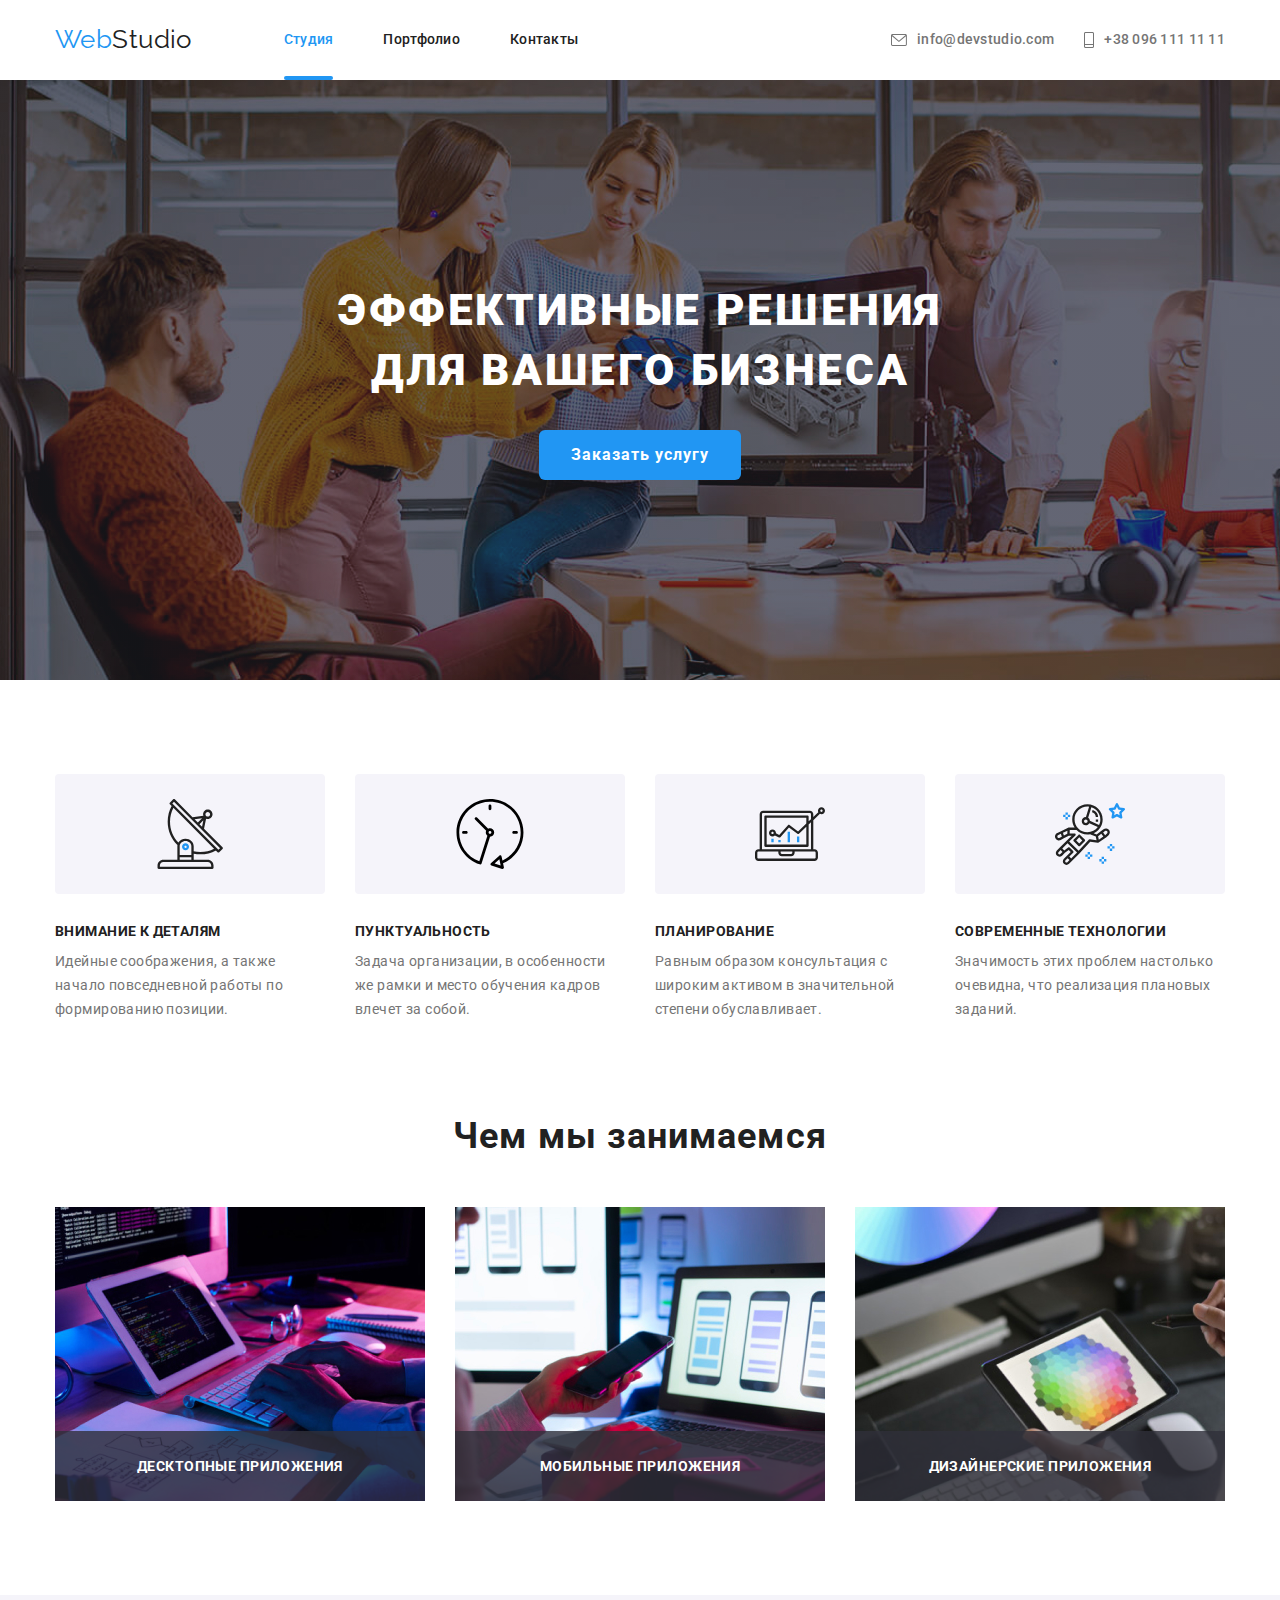
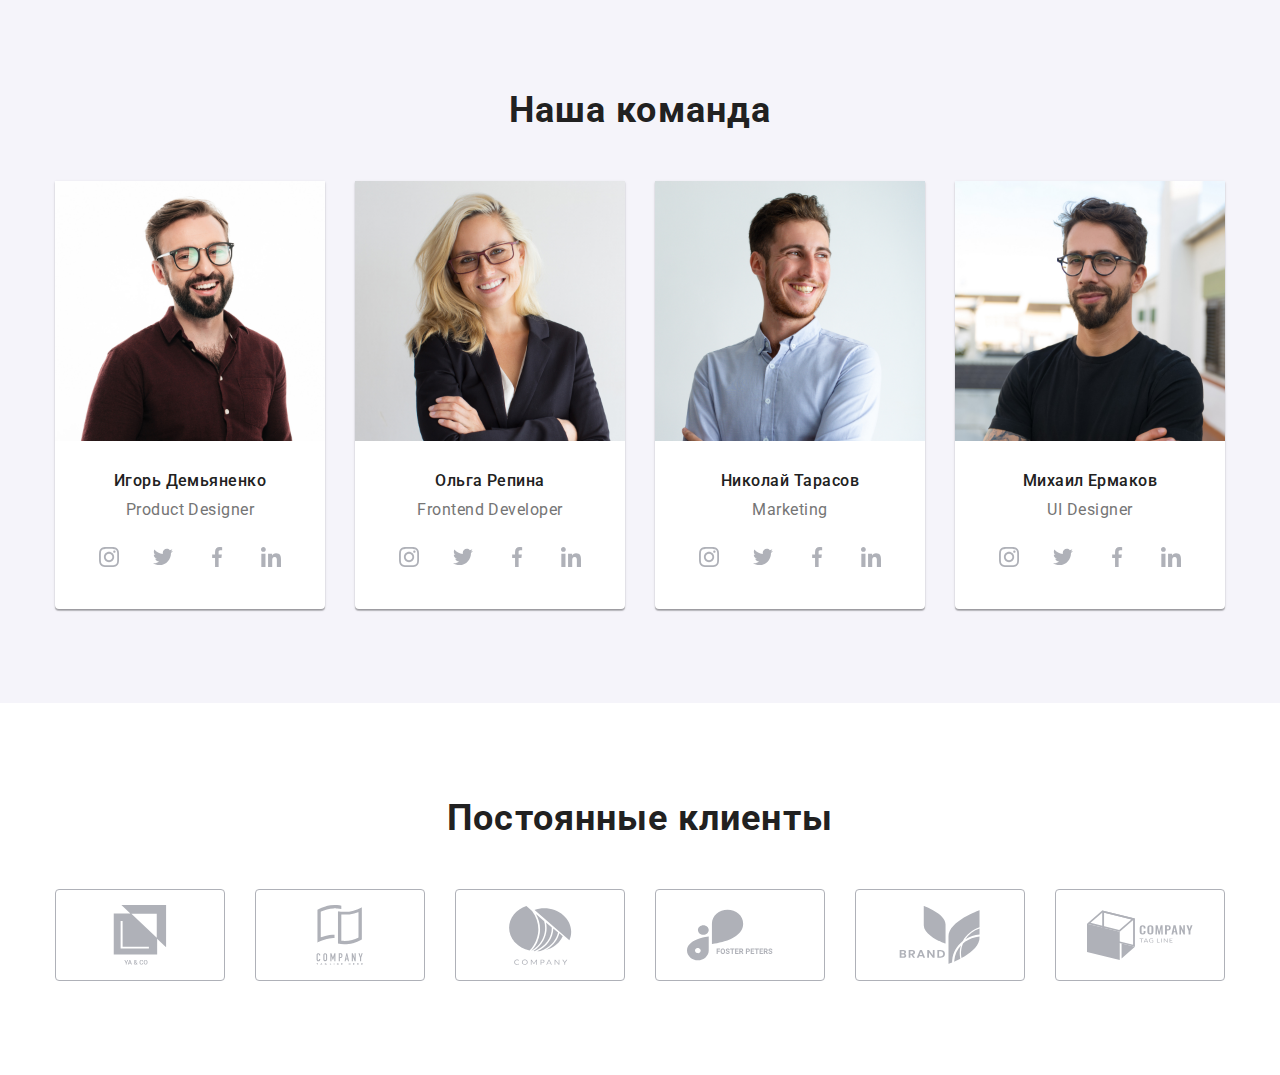
==== commit 2f3619dd: "werwr" ====
--- a/index.html
+++ b/index.html
@@ -19,7 +19,7 @@
 
 <body>
 	<!-- Крыша -->
-	<!-- <header class="container">
+	<header class="container">
 		<div class="roof">
 			<a class="logo-header" href="./index.html">
 				Web<span class="logo-header__web">Studio</span>
@@ -45,8 +45,32 @@
 					+38 096 111 11 11
 				</a>
 			</div>
+			<button type="button" class="mobile-menu_btn" data-menu-button>
+					<svg class="mobile-menu_icon" width="24px" height="16px">
+						<use class="mobile-menu_burger" href="./images/symbol-defs.svg#icon-mobile-menu"></use>
+						<use class="mobile-menu_close" href="./images/symbol-defs.svg#icon-Mobile-menu_close"></use>
+					</svg>
+			</button>
 		</div>
-	</header> -->
+		<!-- MObile-menu -->
+		<div class="mobile-menu" data-menu>
+			<ul class="mobile-menu_list">
+				<li class="mobile-menu_list-item"><a class="mobile-menu_list_link current" href="">Студия</a></li>
+				<li class="mobile-menu_list-item"><a class="mobile-menu_list_link" href="">Портфолио</a></li>
+				<li class="mobile-menu_list-item"><a class="mobile-menu_list_link" href="">Контакты</a></li>
+			</ul>
+			<ul class="mobile-menu_contact">
+				<li class="mobile-menu_contact-item"><a class="mobile-menu_contact_phone" href="">+38 096 111 11 11</a></li>
+				<li class="mobile-menu_contact-item"><a class="mobile-menu_contact_email" href="">info@devstudio.com</a></li>
+			</ul>
+			<ul class="mobile-menu_network">
+				<li class="mobile-menu_network-item"><a class="mobile-menu_network_link" href="">Instagram</a></li>
+				<li class="mobile-menu_network-item"><a class="mobile-menu_network_link" href="">Twitter</a></li>
+				<li class="mobile-menu_network-item"><a class="mobile-menu_network_link" href="">Facebook</a></li>
+				<li class="mobile-menu_network-item"><a class="mobile-menu_network_link" href="">LinkedIn</a></li>
+			</ul>
+		</div>
+	</header>
 
 	<!-- Основная -->
 	<main>
@@ -488,6 +512,7 @@
 		</div>
 	</footer> -->
 	<script src="./js/modal.js"></script>
+	<script src="./js/menu.js"></script>
 </body>
 
 </html>--- a/css/main.min.css
+++ b/css/main.min.css
@@ -1 +1 @@
-:root{--main-bg-color: #ffffff;--second-bg-color: #2f303a;--third-bg-color: #f5f4fa;--main-txt-color: #212121;--second-txt-color: #757575;--third-txt-color: #ffffff;--hover-txt-color: #2196f3;--card-shadow: 0px 1px 3px rgba(0, 0, 0, 0.12), 0px 1px 1px rgba(0, 0, 0, 0.14), 0px 2px 1px rgba(0, 0, 0, 0.2);--timing-function: cubic-bezier(0.4, 0, 0.2, 1) }.visually-hidden{position:absolute;width:1px;height:1px;margin:-1px;border:0;padding:0;white-space:nowrap;-webkit-clip-path:inset(100%);clip-path:inset(100%);clip:rect(0 0 0 0);overflow:hidden}body{font-family:Roboto,sans-serif;color:var(--main-txt-color);font-size:14px;letter-spacing:.03em}.section{padding-top:60px;padding-bottom:60px}@media screen and (max-width: 768px){.section{padding-top:60px;padding-bottom:60px}}@media screen and (min-width: 1200px){.section{padding-top:94px;padding-bottom:94px}}.container{width:100%;margin-left:auto;margin-right:auto;padding-left:15px;padding-right:15px}@media screen and (min-width: 480px){.container{max-width:480px}}@media screen and (min-width: 768px){.container{max-width:768px}}@media screen and (min-width: 1200px){.container{max-width:1200px}}img{display:block;width:100%;height:auto}*,*::before,*::after{-webkit-box-sizing:border-box;box-sizing:border-box}h1,h2,h3,h4,ul,p{padding:0;margin-top:0;margin-bottom:0}.logo-header{color:var(--hover-txt-color);text-decoration:none;font-family:Raleway,sans-serif;font-size:26px;line-height:1.2}.logo-header__web{color:var(--main-txt-color)}.logo-footer{display:-webkit-box;display:-ms-flexbox;display:flex;margin-bottom:20px;color:var(--hover-txt-color);text-decoration:none;font-family:Raleway,sans-serif;font-size:26px;line-height:1.2}.logo-footer__web{color:var(--third-txt-color)}.roof{height:80px;-webkit-box-align:center;-ms-flex-align:center;align-items:center;display:-webkit-box;display:-ms-flexbox;display:flex}.cont{display:-webkit-inline-box;display:-ms-inline-flexbox;display:inline-flex;margin-left:auto}.contacts{display:-webkit-inline-box;display:-ms-inline-flexbox;display:inline-flex;-webkit-box-align:center;-ms-flex-align:center;align-items:center;text-decoration:none;font-weight:500;line-height:1.1;letter-spacing:.02em;color:var(--second-txt-color);fill:var(--second-txt-color);-webkit-transition:color 250ms var(--timing-function);transition:color 250ms var(--timing-function)}.contacts__icon{padding:0;margin-right:10px;-webkit-transition:fill 250ms var(--timing-function);transition:fill 250ms var(--timing-function)}.contacts:not(:last-child){margin-right:50px}.contacts:hover,.contacts:focus{color:var(--hover-txt-color);fill:var(--hover-txt-color)}.site-nav{margin-left:93px;list-style:none;display:-webkit-box;display:-ms-flexbox;display:flex}.site-nav>.item:not(:last-child){margin-right:50px}.site-nav .current{color:var(--hover-txt-color)}.current{position:relative}.current::after{content:"";width:100%;height:4px;border-radius:2px;position:absolute;bottom:0;left:0;background-color:var(--hover-txt-color)}.link{display:-webkit-box;display:-ms-flexbox;display:flex;padding-bottom:32px;padding-top:32px;text-decoration:none;font-weight:500;line-height:1.1;letter-spacing:.02em;color:var(--main-txt-color);-webkit-transition:color 250ms var(--timing-function);transition:color 250ms var(--timing-function)}.link:hover,.link:focus{color:var(--hover-txt-color)}.hero{max-width:1600px;height:600px;margin-left:auto;margin-right:auto;padding-top:200px;padding-bottom:200px;text-align:center;background-image:-webkit-gradient(linear, left top, right top, from(rgba(47, 48, 58, 0.4)), to(rgba(47, 48, 58, 0.4))),url(../images/main/background.jpg);background-image:linear-gradient(to right, rgba(47, 48, 58, 0.4), rgba(47, 48, 58, 0.4)),url(../images/main/background.jpg);background-color:var(--second-bg-color)}.hero-title{margin-bottom:30px;color:var(--third-txt-color);font-weight:900;font-size:44px;line-height:1.4;letter-spacing:.06em;text-transform:uppercase}.button-order{border-radius:6px;padding:10px 32px;min-width:200px;margin-left:auto;margin-right:auto;background-color:var(--hover-txt-color);color:var(--third-txt-color);font-family:"Roboto";font-weight:700;font-size:16px;line-height:30px;border:none;display:-webkit-box;display:-ms-flexbox;display:flex;-webkit-box-align:center;-ms-flex-align:center;align-items:center;text-align:center;letter-spacing:.06em;border-style:none;cursor:pointer;-webkit-transition:background-color 250ms var(--timing-function);transition:background-color 250ms var(--timing-function)}.button-order:hover,.button-order:focus{background-color:#188ce8}.advant{display:-webkit-box;display:-ms-flexbox;display:flex;-ms-flex-wrap:wrap;flex-wrap:wrap;list-style-type:none;gap:30px}@media screen and (min-width: 768px){.advant__item{-ms-flex-preferred-size:calc((100% - 30px)/2);flex-basis:calc((100% - 30px)/2)}}@media screen and (min-width: 1200px){.advant__item{-ms-flex-preferred-size:calc((100% - 90px)/4);flex-basis:calc((100% - 90px)/4)}}.advant__box{display:-webkit-box;display:-ms-flexbox;display:flex;height:120px;-webkit-box-pack:center;-ms-flex-pack:center;justify-content:center;-webkit-box-align:center;-ms-flex-align:center;align-items:center;margin-bottom:30px;background-color:var(--third-bg-color);border-radius:4px}.advant__title{padding-bottom:10px;font-size:14px;font-weight:700;line-height:1.1;letter-spacing:.03em;text-transform:uppercase;text-align:center;color:var(--main-txt-color)}@media screen and (min-width: 768px){.advant__title{text-align:start}}.advant__txt{font-size:14px;line-height:24px;letter-spacing:.03em;color:var(--second-txt-color)}.wedo{padding-top:0px;display:none}@media screen and (min-width: 1200px){.wedo{display:block}}.wedo__title{margin-bottom:50px;font-family:"Roboto";font-style:normal;font-weight:700;font-size:36px;line-height:42px;text-align:center;letter-spacing:.03em;color:var(--main-txt-color)}.wedo__list{display:-webkit-box;display:-ms-flexbox;display:flex;list-style:none;gap:30px}.wedo__item{position:relative}.wedo__text{font-weight:700;text-transform:uppercase;color:var(--third-txt-color)}.wedo__desc{display:-webkit-box;display:-ms-flexbox;display:flex;-webkit-box-pack:center;-ms-flex-pack:center;justify-content:center;-webkit-box-align:center;-ms-flex-align:center;align-items:center;position:absolute;bottom:0;width:100%;height:70px;background-color:rgba(47,48,58,.8)}.team{background-color:var(--third-bg-color)}@media screen and (max-width: 480px){.team{padding-top:60px;padding-bottom:60px}}.team__title{margin-bottom:30px;font-family:"Roboto";font-style:normal;font-weight:700;font-size:36px;line-height:42px;text-align:center;letter-spacing:.03em;color:var(--main-txt-color)}@media screen and (min-width: 1200px){.team__title{margin-bottom:50px}}.team__list{display:-webkit-box;display:-ms-flexbox;display:flex;-ms-flex-wrap:wrap;flex-wrap:wrap;gap:30px;list-style-type:none}.team__item{background-color:var(--main-bg-color);-webkit-box-shadow:var(--card-shadow);box-shadow:var(--card-shadow);border-radius:0px 0px 4px 4px}@media screen and (min-width: 768px){.team__item{-ms-flex-preferred-size:calc((100% - 30px)/2);flex-basis:calc((100% - 30px)/2)}}@media screen and (min-width: 1200px){.team__item{-ms-flex-preferred-size:calc((100% - 90px)/4);flex-basis:calc((100% - 90px)/4)}}.team__names{margin-bottom:10px;font-family:"Roboto";font-style:normal;font-weight:500;font-size:16px;line-height:19px;text-align:center;letter-spacing:.03em;color:var(--main-txt-color)}.team__positions{font-family:"Roboto";font-style:normal;font-weight:400;font-size:16px;line-height:19px;text-align:center;letter-spacing:.03em;color:var(--second-txt-color)}.team__txt{padding-top:30px}.card_info{margin-bottom:24px}@media screen and (min-width: 1200px){.card_info{margin-bottom:30px}}.network{margin-top:16px;-webkit-box-pack:center;-ms-flex-pack:center;justify-content:center;display:-webkit-box;display:-ms-flexbox;display:flex;height:44px}.network__list{list-style:none;display:-webkit-box;display:-ms-flexbox;display:flex}.network__item:not(:last-child){margin-right:10px}.network__link{fill:#afb1b8;display:-webkit-box;display:-ms-flexbox;display:flex;list-style:none;-webkit-box-align:center;-ms-flex-align:center;align-items:center;-webkit-box-pack:center;-ms-flex-pack:center;justify-content:center;width:44px;height:44px;border-radius:50px;-webkit-transition-property:fill background-color;transition-property:fill background-color;-webkit-transition-duration:250ms;transition-duration:250ms}.network__link:hover,.network__link:focus{fill:var(--third-txt-color);background-color:var(--hover-txt-color)}.clients__title{margin-bottom:30px;font-weight:700;font-size:28px;line-height:33px;text-align:center;letter-spacing:.03em;color:var(--main-txt-color)}@media screen and (min-width: 1200px){.clients__title{margin-bottom:50px;font-size:36px;line-height:42px}}.clients__list{display:-webkit-box;display:-ms-flexbox;display:flex;-ms-flex-wrap:wrap;flex-wrap:wrap;list-style:none;gap:30px}.clients__item{display:-webkit-box;display:-ms-flexbox;display:flex;-ms-flex-wrap:wrap;flex-wrap:wrap;-ms-flex-preferred-size:calc((100% - 30px)/2);flex-basis:calc((100% - 30px)/2);-webkit-box-pack:center;-ms-flex-pack:center;justify-content:center;-webkit-box-align:center;-ms-flex-align:center;align-items:center;height:92px}@media screen and (min-width: 768px){.clients__item{-ms-flex-preferred-size:calc((100% - 60px)/3);flex-basis:calc((100% - 60px)/3)}}@media screen and (min-width: 1200px){.clients__item{-ms-flex-preferred-size:calc((100% - 150px)/6);flex-basis:calc((100% - 150px)/6)}}.clients__link{display:-webkit-box;display:-ms-flexbox;display:flex;-webkit-box-pack:center;-ms-flex-pack:center;justify-content:center;-webkit-box-align:center;-ms-flex-align:center;align-items:center;width:100%;height:92px;border:1px solid #afb1b8;border-radius:4px;fill:#afb1b8;-webkit-transition:fill 250ms var(--timing-function);transition:fill 250ms var(--timing-function)}.clients__link:hover,.clients__link:focus{fill:var(--hover-txt-color);border:1px solid var(--hover-txt-color)}.main{display:-webkit-box;display:-ms-flexbox;display:flex;-webkit-box-align:baseline;-ms-flex-align:baseline;align-items:baseline}.footer{display:-webkit-box;display:-ms-flexbox;display:flex;background-color:var(--second-bg-color);padding-bottom:60px;padding-top:60px}.address{margin-bottom:9px;font-family:"Roboto";font-style:normal;font-weight:400;font-size:14px;line-height:1.71;letter-spacing:.03em;color:var(--third-txt-color)}.contacts-footer{display:-webkit-box;display:-ms-flexbox;display:flex;color:rgba(255,255,255,.6);font-style:normal;text-decoration:none;font-weight:400;line-height:1.71;letter-spacing:.03em}.contacts-footer:not(:last-child){margin-bottom:9px}.join{width:206px;margin-left:70px}.join__title{margin-right:auto;margin-bottom:20px;font-weight:700;font-size:14px;line-height:16px;letter-spacing:.03em;text-transform:uppercase;color:#fff}.join__list{list-style:none;display:-webkit-box;display:-ms-flexbox;display:flex}.join__item:not(:last-child){margin-right:10px}.join__link{display:-webkit-box;display:-ms-flexbox;display:flex;list-style:none;-webkit-box-align:center;-ms-flex-align:center;align-items:center;-webkit-box-pack:center;-ms-flex-pack:center;justify-content:center;width:44px;height:44px;border-radius:50px;background-color:rgba(255,255,255,.1);fill:var(--third-txt-color);-webkit-transition:background-color 250ms var(--timing-function);transition:background-color 250ms var(--timing-function)}.join__link:hover,.join__link:focus{background-color:var(--hover-txt-color)}.follow{display:-webkit-box;display:-ms-flexbox;display:flex;-webkit-box-align:end;-ms-flex-align:end;align-items:end;margin-left:auto}.follow__title{margin-bottom:20px;font-weight:700;font-size:14px;line-height:16px;letter-spacing:.03em;text-transform:uppercase;color:#fff}.follow__input{position:relative;display:-webkit-box;display:-ms-flexbox;display:flex;-webkit-box-orient:vertical;-webkit-box-direction:normal;-ms-flex-direction:column;flex-direction:column}.follow__fill{width:358px;height:50px;padding-left:16px;border:1px solid rgba(255,255,255,.3);border-radius:4px;-webkit-filter:drop-shadow(0px 4px 4px rgba(0, 0, 0, 0.15));filter:drop-shadow(0px 4px 4px rgba(0, 0, 0, 0.15));background-color:rgba(0,0,0,0);color:var(--third-txt-color);cursor:pointer;outline:rgba(0,0,0,0)}.follow::-webkit-input-placeholder{font-weight:400;font-size:16px;line-height:20px;letter-spacing:.03em;color:rgba(255,255,255,.6)}.follow::-moz-placeholder{font-weight:400;font-size:16px;line-height:20px;letter-spacing:.03em;color:rgba(255,255,255,.6)}.follow:-ms-input-placeholder{font-weight:400;font-size:16px;line-height:20px;letter-spacing:.03em;color:rgba(255,255,255,.6)}.follow::-ms-input-placeholder{font-weight:400;font-size:16px;line-height:20px;letter-spacing:.03em;color:rgba(255,255,255,.6)}.follow::placeholder{font-weight:400;font-size:16px;line-height:20px;letter-spacing:.03em;color:rgba(255,255,255,.6)}.follow__button{display:-webkit-box;display:-ms-flexbox;display:flex;margin-left:12px;margin-top:35px;-webkit-box-align:center;-ms-flex-align:center;align-items:center;-webkit-box-pack:center;-ms-flex-pack:center;justify-content:center;width:200px;height:50px;border:rgba(0,0,0,0);-webkit-box-shadow:0px 4px 4px rgba(0,0,0,.15);box-shadow:0px 4px 4px rgba(0,0,0,.15);border-radius:4px;font-weight:700;font-size:16px;line-height:1.8;letter-spacing:.06em;background-color:#2196f3;color:#fff;cursor:pointer}.follow__icon{margin-left:10px;fill:var(--main-bg-color)}.backdrop{position:fixed;top:0;left:0;z-index:999;width:100%;height:100%;background-color:rgba(0,0,0,.2);opacity:1;-webkit-transition:opacity 250ms var(--timing-function);transition:opacity 250ms var(--timing-function)}.backdrop.is-hidden{opacity:0;pointer-events:none}.backdrop.is-hidden .modal{-webkit-transform:scale(1.1) translate(-50%, -50%);transform:scale(1.1) translate(-50%, -50%)}.close-button{position:absolute;top:8px;right:8px;display:-webkit-box;display:-ms-flexbox;display:flex;-webkit-box-pack:center;-ms-flex-pack:center;justify-content:center;-webkit-box-align:center;-ms-flex-align:center;align-items:center;padding:0;width:30px;height:30px;border:1px solid rgba(0,0,0,.1);background-color:var(--main-bg-color);border-radius:50%;cursor:pointer}.close-button:hover{fill:var(--hover-txt-color)}.form-title{display:block;margin-bottom:15px;font-weight:700;font-size:20px;line-height:23px;text-align:center;letter-spacing:.03em;color:var(--main-txt-color)}.form-box{padding:40px}.modal{position:absolute;top:50%;left:50%;-webkit-transform:scale(1) translate(-50%, -50%);transform:scale(1) translate(-50%, -50%);width:528px;height:581px;background-color:var(--main-bg-color);-webkit-transition:-webkit-transform 250ms var(--timing-function);transition:-webkit-transform 250ms var(--timing-function);transition:transform 250ms var(--timing-function);transition:transform 250ms var(--timing-function), -webkit-transform 250ms var(--timing-function)}.modal__fill{position:relative;display:-webkit-box;display:-ms-flexbox;display:flex;-webkit-box-orient:vertical;-webkit-box-direction:normal;-ms-flex-direction:column;flex-direction:column;margin-bottom:10px}.modal__icon{position:absolute;bottom:11px;left:12px;fill:var(--main-txt-color)}.modal__txt{margin-bottom:4px;text-align:start;font-weight:400;font-size:12px;line-height:14px;letter-spacing:.01em;color:var(--second-txt-color)}.modal__arg{font-weight:400;font-size:14px;line-height:24px;letter-spacing:.03em;color:var(--second-txt-color)}.modal__cond{color:var(--hover-txt-color)}.modal__area{height:40px;padding-left:42px;border:1px solid rgba(33,33,33,.2);border-radius:4px;outline:rgba(0,0,0,0);cursor:pointer}.modal__area:focus+.modal__icon{fill:var(--hover-txt-color)}.modal__area+.modal__icon{-webkit-transition:fill 250ms var(--timing-function),border 250ms var(--timing-function);transition:fill 250ms var(--timing-function),border 250ms var(--timing-function)}.modal__area:focus{border:1px solid var(--hover-txt-color)}.modal__comment{height:120px;padding:12px 16px;margin-bottom:20px;border:1px solid rgba(33,33,33,.2);border-radius:4px;resize:none;outline:rgba(0,0,0,0);cursor:pointer;-webkit-transition:border 250ms var(--timing-function);transition:border 250ms var(--timing-function)}.modal__comment:focus{border:1px solid var(--hover-txt-color)}.modal__comment::-webkit-input-placeholder{font-weight:400;font-size:12px;line-height:14px;letter-spacing:.01em;color:rgba(117,117,117,.5)}.modal__comment::-moz-placeholder{font-weight:400;font-size:12px;line-height:14px;letter-spacing:.01em;color:rgba(117,117,117,.5)}.modal__comment:-ms-input-placeholder{font-weight:400;font-size:12px;line-height:14px;letter-spacing:.01em;color:rgba(117,117,117,.5)}.modal__comment::-ms-input-placeholder{font-weight:400;font-size:12px;line-height:14px;letter-spacing:.01em;color:rgba(117,117,117,.5)}.modal__comment::placeholder{font-weight:400;font-size:12px;line-height:14px;letter-spacing:.01em;color:rgba(117,117,117,.5)}.modal-check{display:-webkit-box;display:-ms-flexbox;display:flex;-webkit-box-align:center;-ms-flex-align:center;align-items:center;-webkit-box-pack:center;-ms-flex-pack:center;justify-content:center;gap:8px;margin-bottom:30px;-webkit-user-select:none;-moz-user-select:none;-ms-user-select:none;user-select:none}.modal-check__icon{display:-webkit-inline-box;display:-ms-inline-flexbox;display:inline-flex;-webkit-box-pack:center;-ms-flex-pack:center;justify-content:center;-webkit-box-align:center;-ms-flex-align:center;align-items:center;width:16px;height:15px;outline:2px solid var(--main-txt-color);outline-offset:-2px;border-radius:2px;cursor:pointer;-webkit-transition-property:background-color,outline;transition-property:background-color,outline;-webkit-transition-duration:250ms;transition-duration:250ms;-webkit-transition-timing-function:var(--timing-function);transition-timing-function:var(--timing-function)}.modal-check__custom{fill:var(--third-txt-color)}.modal-checkbox:checked+.modal-check__icon{outline:rgba(0,0,0,0);background-color:var(--hover-txt-color)}.modal-button{width:200px;height:50px;padding:0;background-color:var(--hover-txt-color);-webkit-box-shadow:0px 4px 4px rgba(0,0,0,.15);box-shadow:0px 4px 4px rgba(0,0,0,.15);border-radius:4px;border:rgba(0,0,0,0);cursor:pointer;font-weight:700;font-size:16px;line-height:30px;letter-spacing:.06em;color:var(--third-txt-color)}.header{border-bottom:1px solid #ececec;height:80px}.border{padding:20px 24px;border:1px solid #eee;border-top:none}.portfolio-cards{display:-webkit-box;display:-ms-flexbox;display:flex;-ms-flex-wrap:wrap;flex-wrap:wrap;list-style-type:none;margin-left:-30px;margin-top:-30px}.portfolio-cards>.item{-ms-flex-preferred-size:calc((100% - 90px)/3);flex-basis:calc((100% - 90px)/3);margin-left:30px;margin-top:30px;-webkit-transition-property:-webkit-box-shadow;transition-property:-webkit-box-shadow;transition-property:box-shadow;transition-property:box-shadow, -webkit-box-shadow;-webkit-transition-duration:250ms;transition-duration:250ms}.portfolio-cards>.item:nth-child(3n){margin-right:0}.portfolio-cards>.item:hover,.portfolio-cards>.item:focus{-webkit-box-shadow:0px 1px 1px rgba(0,0,0,.12),0px 4px 4px rgba(0,0,0,.06),1px 4px 6px rgba(0,0,0,.16);box-shadow:0px 1px 1px rgba(0,0,0,.12),0px 4px 4px rgba(0,0,0,.06),1px 4px 6px rgba(0,0,0,.16)}.portfolio-cards>.item:hover .overlay{-webkit-transform:translateY(0);transform:translateY(0)}.portfolio-link{text-decoration:none}.portfolio-list{margin-bottom:4px;font-size:18px;line-height:2;letter-spacing:.06em;color:var(--main-txt-color)}.portfolio-expl{font-size:16px;line-height:1.9;letter-spacing:.03em;color:var(--second-txt-color)}.portfolio{padding-bottom:94px}.portfolio-thumb{position:relative;overflow:hidden}.overlay{position:absolute;top:0;left:0;-webkit-transform:translateY(100%);transform:translateY(100%);display:-webkit-box;display:-ms-flexbox;display:flex;width:100%;height:100%;padding:63px 24px;background-color:rgba(33,150,243,.9);-webkit-transition:-webkit-transform 250ms var(--timing-function);transition:-webkit-transform 250ms var(--timing-function);transition:transform 250ms var(--timing-function);transition:transform 250ms var(--timing-function), -webkit-transform 250ms var(--timing-function)}.overlay-desc{font-weight:400;font-size:18px;line-height:28px;letter-spacing:.03em;color:#fff}.filter-list{padding:8px 22px;border-radius:4px;cursor:pointer;border:none;font-family:inherit;font-weight:500;font-size:16px;line-height:1.6;letter-spacing:.03em;-webkit-transition-property:color background-color;transition-property:color background-color;-webkit-transition-duration:250ms;transition-duration:250ms}.filter-list:hover,.filter-list:focus{-webkit-box-shadow:0px 3px 1px rgba(0,0,0,.1),0px 1px 2px rgba(0,0,0,.08),0px 2px 2px rgba(0,0,0,.12);box-shadow:0px 3px 1px rgba(0,0,0,.1),0px 1px 2px rgba(0,0,0,.08),0px 2px 2px rgba(0,0,0,.12);background-color:var(--hover-txt-color);color:var(--third-txt-color)}.con{margin-bottom:90px;height:80px;-webkit-box-align:center;-ms-flex-align:center;align-items:center;display:-webkit-box;display:-ms-flexbox;display:flex}.filter-button{margin-bottom:50px;display:-webkit-box;display:-ms-flexbox;display:flex;-webkit-box-pack:center;-ms-flex-pack:center;justify-content:center;list-style:none}.filter-button>.item:not(:last-child){margin-right:8px}/*# sourceMappingURL=main.min.css.map */+:root{--main-bg-color: #ffffff;--second-bg-color: #2f303a;--third-bg-color: #f5f4fa;--main-txt-color: #212121;--second-txt-color: #757575;--third-txt-color: #ffffff;--hover-txt-color: #2196f3;--card-shadow: 0px 1px 3px rgba(0, 0, 0, 0.12), 0px 1px 1px rgba(0, 0, 0, 0.14), 0px 2px 1px rgba(0, 0, 0, 0.2);--timing-function: cubic-bezier(0.4, 0, 0.2, 1) }.visually-hidden{position:absolute;width:1px;height:1px;margin:-1px;border:0;padding:0;white-space:nowrap;-webkit-clip-path:inset(100%);clip-path:inset(100%);clip:rect(0 0 0 0);overflow:hidden}body{font-family:Roboto,sans-serif;color:var(--main-txt-color);font-size:14px;letter-spacing:.03em}.section{padding-top:60px;padding-bottom:60px}@media screen and (max-width: 768px){.section{padding-top:60px;padding-bottom:60px}}@media screen and (min-width: 1200px){.section{padding-top:94px;padding-bottom:94px}}.container{width:100%;margin-left:auto;margin-right:auto;padding-left:15px;padding-right:15px}@media screen and (min-width: 480px){.container{max-width:480px}}@media screen and (min-width: 768px){.container{max-width:768px}}@media screen and (min-width: 1200px){.container{max-width:1200px}}img{display:block;width:100%;height:auto}*,*::before,*::after{-webkit-box-sizing:border-box;box-sizing:border-box}h1,h2,h3,h4,ul,p{padding:0;margin-top:0;margin-bottom:0}.logo-header{color:var(--hover-txt-color);text-decoration:none;font-family:Raleway,sans-serif;font-size:26px;line-height:1.2}.logo-header__web{color:var(--main-txt-color)}.logo-footer{display:-webkit-box;display:-ms-flexbox;display:flex;margin-bottom:20px;color:var(--hover-txt-color);text-decoration:none;font-family:Raleway,sans-serif;font-size:26px;line-height:1.2}.logo-footer__web{color:var(--third-txt-color)}.roof{height:60px;-webkit-box-align:center;-ms-flex-align:center;align-items:center;display:-webkit-box;display:-ms-flexbox;display:flex}@media screen and (min-width: 768px){.roof{height:80px}}.cont{display:none;margin-left:auto}@media screen and (min-width: 768px)and (max-width: 1199px){.cont{display:-webkit-box;display:-ms-flexbox;display:flex;-webkit-box-orient:vertical;-webkit-box-direction:normal;-ms-flex-direction:column;flex-direction:column;gap:10px;font-size:12px}}@media screen and (min-width: 1200px){.cont{display:-webkit-inline-box;display:-ms-inline-flexbox;display:inline-flex;gap:30px}}.contacts{display:-webkit-inline-box;display:-ms-inline-flexbox;display:inline-flex;-webkit-box-align:center;-ms-flex-align:center;align-items:center;text-decoration:none;font-weight:500;line-height:1.1;letter-spacing:.02em;color:var(--second-txt-color);fill:var(--second-txt-color);-webkit-transition:color 250ms var(--timing-function);transition:color 250ms var(--timing-function)}.contacts__icon{padding:0;margin-right:10px;-webkit-transition:fill 250ms var(--timing-function);transition:fill 250ms var(--timing-function)}.contacts:not(:last-child){margin-right:50px}@media screen and (min-width: 768px){.contacts:not(:last-child){margin-right:0}}.contacts:hover,.contacts:focus{color:var(--hover-txt-color);fill:var(--hover-txt-color)}.site-nav{margin-left:92px;list-style:none;display:none}@media screen and (min-width: 768px){.site-nav{display:-webkit-box;display:-ms-flexbox;display:flex;margin-left:87px}}@media screen and (min-width: 1200px){.site-nav{margin-left:92px}}.site-nav>.item:not(:last-child){margin-right:50px}.site-nav .current{color:var(--hover-txt-color)}.site-nav .current{position:relative}.site-nav .current::after{content:"";width:100%;height:4px;border-radius:2px;position:absolute;bottom:0;left:0;background-color:var(--hover-txt-color)}.link{display:-webkit-box;display:-ms-flexbox;display:flex;padding-bottom:32px;padding-top:32px;text-decoration:none;font-weight:500;line-height:1.1;letter-spacing:.02em;color:var(--main-txt-color);-webkit-transition:color 250ms var(--timing-function);transition:color 250ms var(--timing-function)}.link:hover,.link:focus{color:var(--hover-txt-color)}.hero{max-width:1600px;height:600px;margin-left:auto;margin-right:auto;padding-top:200px;padding-bottom:200px;text-align:center;background-image:-webkit-gradient(linear, left top, right top, from(rgba(47, 48, 58, 0.4)), to(rgba(47, 48, 58, 0.4))),url(../images/main/background.jpg);background-image:linear-gradient(to right, rgba(47, 48, 58, 0.4), rgba(47, 48, 58, 0.4)),url(../images/main/background.jpg);background-color:var(--second-bg-color)}.hero-title{margin-bottom:30px;color:var(--third-txt-color);font-weight:900;font-size:26px;line-height:42px;letter-spacing:.06em;text-transform:uppercase}@media screen and (min-width: 1200px){.hero-title{font-size:44px;line-height:60px}}.button-order{border-radius:6px;padding:10px 32px;min-width:200px;margin-left:auto;margin-right:auto;background-color:var(--hover-txt-color);color:var(--third-txt-color);font-family:"Roboto";font-weight:700;font-size:16px;line-height:30px;border:none;display:-webkit-box;display:-ms-flexbox;display:flex;-webkit-box-align:center;-ms-flex-align:center;align-items:center;text-align:center;letter-spacing:.06em;border-style:none;cursor:pointer;-webkit-transition:background-color 250ms var(--timing-function);transition:background-color 250ms var(--timing-function)}.button-order:hover,.button-order:focus{background-color:#188ce8}.advant{display:-webkit-box;display:-ms-flexbox;display:flex;-ms-flex-wrap:wrap;flex-wrap:wrap;list-style-type:none;gap:30px}@media screen and (min-width: 768px){.advant__item{-ms-flex-preferred-size:calc((100% - 30px)/2);flex-basis:calc((100% - 30px)/2)}}@media screen and (min-width: 1200px){.advant__item{-ms-flex-preferred-size:calc((100% - 90px)/4);flex-basis:calc((100% - 90px)/4)}}.advant__box{display:-webkit-box;display:-ms-flexbox;display:flex;height:120px;-webkit-box-pack:center;-ms-flex-pack:center;justify-content:center;-webkit-box-align:center;-ms-flex-align:center;align-items:center;margin-bottom:30px;background-color:var(--third-bg-color);border-radius:4px}.advant__title{padding-bottom:10px;font-size:14px;font-weight:700;line-height:1.1;letter-spacing:.03em;text-transform:uppercase;text-align:center;color:var(--main-txt-color)}@media screen and (min-width: 768px){.advant__title{text-align:start}}.advant__txt{font-size:14px;line-height:24px;letter-spacing:.03em;color:var(--second-txt-color)}.wedo{padding-top:0px;display:none}@media screen and (min-width: 1200px){.wedo{display:block}}.wedo__title{margin-bottom:50px;font-family:"Roboto";font-style:normal;font-weight:700;font-size:36px;line-height:42px;text-align:center;letter-spacing:.03em;color:var(--main-txt-color)}.wedo__list{display:-webkit-box;display:-ms-flexbox;display:flex;list-style:none;gap:30px}.wedo__item{position:relative}.wedo__text{font-weight:700;text-transform:uppercase;color:var(--third-txt-color)}.wedo__desc{display:-webkit-box;display:-ms-flexbox;display:flex;-webkit-box-pack:center;-ms-flex-pack:center;justify-content:center;-webkit-box-align:center;-ms-flex-align:center;align-items:center;position:absolute;bottom:0;width:100%;height:70px;background-color:rgba(47,48,58,.8)}.team{background-color:var(--third-bg-color)}@media screen and (max-width: 480px){.team{padding-top:60px;padding-bottom:60px}}.team__title{margin-bottom:30px;font-family:"Roboto";font-style:normal;font-weight:700;font-size:36px;line-height:42px;text-align:center;letter-spacing:.03em;color:var(--main-txt-color)}@media screen and (min-width: 1200px){.team__title{margin-bottom:50px}}.team__list{display:-webkit-box;display:-ms-flexbox;display:flex;-ms-flex-wrap:wrap;flex-wrap:wrap;gap:30px;list-style-type:none}.team__item{background-color:var(--main-bg-color);-webkit-box-shadow:var(--card-shadow);box-shadow:var(--card-shadow);border-radius:0px 0px 4px 4px}@media screen and (min-width: 768px){.team__item{-ms-flex-preferred-size:calc((100% - 30px)/2);flex-basis:calc((100% - 30px)/2)}}@media screen and (min-width: 1200px){.team__item{-ms-flex-preferred-size:calc((100% - 90px)/4);flex-basis:calc((100% - 90px)/4)}}.team__names{margin-bottom:10px;font-family:"Roboto";font-style:normal;font-weight:500;font-size:16px;line-height:19px;text-align:center;letter-spacing:.03em;color:var(--main-txt-color)}.team__positions{font-family:"Roboto";font-style:normal;font-weight:400;font-size:16px;line-height:19px;text-align:center;letter-spacing:.03em;color:var(--second-txt-color)}.team__txt{padding-top:30px}.card_info{margin-bottom:24px}@media screen and (min-width: 1200px){.card_info{margin-bottom:30px}}.network{margin-top:16px;-webkit-box-pack:center;-ms-flex-pack:center;justify-content:center;display:-webkit-box;display:-ms-flexbox;display:flex;height:44px}.network__list{list-style:none;display:-webkit-box;display:-ms-flexbox;display:flex}.network__item:not(:last-child){margin-right:10px}.network__link{fill:#afb1b8;display:-webkit-box;display:-ms-flexbox;display:flex;list-style:none;-webkit-box-align:center;-ms-flex-align:center;align-items:center;-webkit-box-pack:center;-ms-flex-pack:center;justify-content:center;width:44px;height:44px;border-radius:50px;-webkit-transition-property:fill background-color;transition-property:fill background-color;-webkit-transition-duration:250ms;transition-duration:250ms}.network__link:hover,.network__link:focus{fill:var(--third-txt-color);background-color:var(--hover-txt-color)}.clients__title{margin-bottom:30px;font-weight:700;font-size:28px;line-height:33px;text-align:center;letter-spacing:.03em;color:var(--main-txt-color)}@media screen and (min-width: 1200px){.clients__title{margin-bottom:50px;font-size:36px;line-height:42px}}.clients__list{display:-webkit-box;display:-ms-flexbox;display:flex;-ms-flex-wrap:wrap;flex-wrap:wrap;list-style:none;gap:30px}.clients__item{display:-webkit-box;display:-ms-flexbox;display:flex;-ms-flex-wrap:wrap;flex-wrap:wrap;-ms-flex-preferred-size:calc((100% - 30px)/2);flex-basis:calc((100% - 30px)/2);-webkit-box-pack:center;-ms-flex-pack:center;justify-content:center;-webkit-box-align:center;-ms-flex-align:center;align-items:center;height:92px}@media screen and (min-width: 768px){.clients__item{-ms-flex-preferred-size:calc((100% - 60px)/3);flex-basis:calc((100% - 60px)/3)}}@media screen and (min-width: 1200px){.clients__item{-ms-flex-preferred-size:calc((100% - 150px)/6);flex-basis:calc((100% - 150px)/6)}}.clients__link{display:-webkit-box;display:-ms-flexbox;display:flex;-webkit-box-pack:center;-ms-flex-pack:center;justify-content:center;-webkit-box-align:center;-ms-flex-align:center;align-items:center;width:100%;height:92px;border:1px solid #afb1b8;border-radius:4px;fill:#afb1b8;-webkit-transition:fill 250ms var(--timing-function);transition:fill 250ms var(--timing-function)}.clients__link:hover,.clients__link:focus{fill:var(--hover-txt-color);border:1px solid var(--hover-txt-color)}.main{display:-webkit-box;display:-ms-flexbox;display:flex;-webkit-box-align:baseline;-ms-flex-align:baseline;align-items:baseline}.footer{display:-webkit-box;display:-ms-flexbox;display:flex;background-color:var(--second-bg-color);padding-bottom:60px;padding-top:60px}.address{margin-bottom:9px;font-family:"Roboto";font-style:normal;font-weight:400;font-size:14px;line-height:1.71;letter-spacing:.03em;color:var(--third-txt-color)}.contacts-footer{display:-webkit-box;display:-ms-flexbox;display:flex;color:rgba(255,255,255,.6);font-style:normal;text-decoration:none;font-weight:400;line-height:1.71;letter-spacing:.03em}.contacts-footer:not(:last-child){margin-bottom:9px}.join{width:206px;margin-left:70px}.join__title{margin-right:auto;margin-bottom:20px;font-weight:700;font-size:14px;line-height:16px;letter-spacing:.03em;text-transform:uppercase;color:#fff}.join__list{list-style:none;display:-webkit-box;display:-ms-flexbox;display:flex}.join__item:not(:last-child){margin-right:10px}.join__link{display:-webkit-box;display:-ms-flexbox;display:flex;list-style:none;-webkit-box-align:center;-ms-flex-align:center;align-items:center;-webkit-box-pack:center;-ms-flex-pack:center;justify-content:center;width:44px;height:44px;border-radius:50px;background-color:rgba(255,255,255,.1);fill:var(--third-txt-color);-webkit-transition:background-color 250ms var(--timing-function);transition:background-color 250ms var(--timing-function)}.join__link:hover,.join__link:focus{background-color:var(--hover-txt-color)}.follow{display:-webkit-box;display:-ms-flexbox;display:flex;-webkit-box-align:end;-ms-flex-align:end;align-items:end;margin-left:auto}.follow__title{margin-bottom:20px;font-weight:700;font-size:14px;line-height:16px;letter-spacing:.03em;text-transform:uppercase;color:#fff}.follow__input{position:relative;display:-webkit-box;display:-ms-flexbox;display:flex;-webkit-box-orient:vertical;-webkit-box-direction:normal;-ms-flex-direction:column;flex-direction:column}.follow__fill{width:358px;height:50px;padding-left:16px;border:1px solid rgba(255,255,255,.3);border-radius:4px;-webkit-filter:drop-shadow(0px 4px 4px rgba(0, 0, 0, 0.15));filter:drop-shadow(0px 4px 4px rgba(0, 0, 0, 0.15));background-color:rgba(0,0,0,0);color:var(--third-txt-color);cursor:pointer;outline:rgba(0,0,0,0)}.follow::-webkit-input-placeholder{font-weight:400;font-size:16px;line-height:20px;letter-spacing:.03em;color:rgba(255,255,255,.6)}.follow::-moz-placeholder{font-weight:400;font-size:16px;line-height:20px;letter-spacing:.03em;color:rgba(255,255,255,.6)}.follow:-ms-input-placeholder{font-weight:400;font-size:16px;line-height:20px;letter-spacing:.03em;color:rgba(255,255,255,.6)}.follow::-ms-input-placeholder{font-weight:400;font-size:16px;line-height:20px;letter-spacing:.03em;color:rgba(255,255,255,.6)}.follow::placeholder{font-weight:400;font-size:16px;line-height:20px;letter-spacing:.03em;color:rgba(255,255,255,.6)}.follow__button{display:-webkit-box;display:-ms-flexbox;display:flex;margin-left:12px;margin-top:35px;-webkit-box-align:center;-ms-flex-align:center;align-items:center;-webkit-box-pack:center;-ms-flex-pack:center;justify-content:center;width:200px;height:50px;border:rgba(0,0,0,0);-webkit-box-shadow:0px 4px 4px rgba(0,0,0,.15);box-shadow:0px 4px 4px rgba(0,0,0,.15);border-radius:4px;font-weight:700;font-size:16px;line-height:1.8;letter-spacing:.06em;background-color:#2196f3;color:#fff;cursor:pointer}.follow__icon{margin-left:10px;fill:var(--main-bg-color)}.backdrop{position:fixed;top:0;left:0;z-index:999;width:100%;height:100%;background-color:rgba(0,0,0,.2);opacity:1;-webkit-transition:opacity 250ms var(--timing-function);transition:opacity 250ms var(--timing-function)}.backdrop.is-hidden{opacity:0;pointer-events:none}.backdrop.is-hidden .modal{-webkit-transform:scale(1.1) translate(-50%, -50%);transform:scale(1.1) translate(-50%, -50%)}.close-button{position:absolute;top:8px;right:8px;display:-webkit-box;display:-ms-flexbox;display:flex;-webkit-box-pack:center;-ms-flex-pack:center;justify-content:center;-webkit-box-align:center;-ms-flex-align:center;align-items:center;padding:0;width:30px;height:30px;border:1px solid rgba(0,0,0,.1);background-color:var(--main-bg-color);border-radius:50%;cursor:pointer}.close-button:hover{fill:var(--hover-txt-color)}.form-title{display:block;margin-bottom:15px;font-weight:700;font-size:20px;line-height:23px;text-align:center;letter-spacing:.03em;color:var(--main-txt-color)}.form-box{padding:40px}.modal{position:absolute;top:50%;left:50%;-webkit-transform:scale(1) translate(-50%, -50%);transform:scale(1) translate(-50%, -50%);width:528px;height:581px;background-color:var(--main-bg-color);-webkit-transition:-webkit-transform 250ms var(--timing-function);transition:-webkit-transform 250ms var(--timing-function);transition:transform 250ms var(--timing-function);transition:transform 250ms var(--timing-function), -webkit-transform 250ms var(--timing-function)}.modal__fill{position:relative;display:-webkit-box;display:-ms-flexbox;display:flex;-webkit-box-orient:vertical;-webkit-box-direction:normal;-ms-flex-direction:column;flex-direction:column;margin-bottom:10px}.modal__icon{position:absolute;bottom:11px;left:12px;fill:var(--main-txt-color)}.modal__txt{margin-bottom:4px;text-align:start;font-weight:400;font-size:12px;line-height:14px;letter-spacing:.01em;color:var(--second-txt-color)}.modal__arg{font-weight:400;font-size:14px;line-height:24px;letter-spacing:.03em;color:var(--second-txt-color)}.modal__cond{color:var(--hover-txt-color)}.modal__area{height:40px;padding-left:42px;border:1px solid rgba(33,33,33,.2);border-radius:4px;outline:rgba(0,0,0,0);cursor:pointer}.modal__area:focus+.modal__icon{fill:var(--hover-txt-color)}.modal__area+.modal__icon{-webkit-transition:fill 250ms var(--timing-function),border 250ms var(--timing-function);transition:fill 250ms var(--timing-function),border 250ms var(--timing-function)}.modal__area:focus{border:1px solid var(--hover-txt-color)}.modal__comment{height:120px;padding:12px 16px;margin-bottom:20px;border:1px solid rgba(33,33,33,.2);border-radius:4px;resize:none;outline:rgba(0,0,0,0);cursor:pointer;-webkit-transition:border 250ms var(--timing-function);transition:border 250ms var(--timing-function)}.modal__comment:focus{border:1px solid var(--hover-txt-color)}.modal__comment::-webkit-input-placeholder{font-weight:400;font-size:12px;line-height:14px;letter-spacing:.01em;color:rgba(117,117,117,.5)}.modal__comment::-moz-placeholder{font-weight:400;font-size:12px;line-height:14px;letter-spacing:.01em;color:rgba(117,117,117,.5)}.modal__comment:-ms-input-placeholder{font-weight:400;font-size:12px;line-height:14px;letter-spacing:.01em;color:rgba(117,117,117,.5)}.modal__comment::-ms-input-placeholder{font-weight:400;font-size:12px;line-height:14px;letter-spacing:.01em;color:rgba(117,117,117,.5)}.modal__comment::placeholder{font-weight:400;font-size:12px;line-height:14px;letter-spacing:.01em;color:rgba(117,117,117,.5)}.modal-check{display:-webkit-box;display:-ms-flexbox;display:flex;-webkit-box-align:center;-ms-flex-align:center;align-items:center;-webkit-box-pack:center;-ms-flex-pack:center;justify-content:center;gap:8px;margin-bottom:30px;-webkit-user-select:none;-moz-user-select:none;-ms-user-select:none;user-select:none}.modal-check__icon{display:-webkit-inline-box;display:-ms-inline-flexbox;display:inline-flex;-webkit-box-pack:center;-ms-flex-pack:center;justify-content:center;-webkit-box-align:center;-ms-flex-align:center;align-items:center;width:16px;height:15px;outline:2px solid var(--main-txt-color);outline-offset:-2px;border-radius:2px;cursor:pointer;-webkit-transition-property:background-color,outline;transition-property:background-color,outline;-webkit-transition-duration:250ms;transition-duration:250ms;-webkit-transition-timing-function:var(--timing-function);transition-timing-function:var(--timing-function)}.modal-check__custom{fill:var(--third-txt-color)}.modal-checkbox:checked+.modal-check__icon{outline:rgba(0,0,0,0);background-color:var(--hover-txt-color)}.modal-button{width:200px;height:50px;padding:0;background-color:var(--hover-txt-color);-webkit-box-shadow:0px 4px 4px rgba(0,0,0,.15);box-shadow:0px 4px 4px rgba(0,0,0,.15);border-radius:4px;border:rgba(0,0,0,0);cursor:pointer;font-weight:700;font-size:16px;line-height:30px;letter-spacing:.06em;color:var(--third-txt-color)}.header{border-bottom:1px solid #ececec;height:80px}.border{padding:20px 24px;border:1px solid #eee;border-top:none}.portfolio-cards{display:-webkit-box;display:-ms-flexbox;display:flex;-ms-flex-wrap:wrap;flex-wrap:wrap;list-style-type:none;margin-left:-30px;margin-top:-30px}.portfolio-cards>.item{-ms-flex-preferred-size:calc((100% - 90px)/3);flex-basis:calc((100% - 90px)/3);margin-left:30px;margin-top:30px;-webkit-transition-property:-webkit-box-shadow;transition-property:-webkit-box-shadow;transition-property:box-shadow;transition-property:box-shadow, -webkit-box-shadow;-webkit-transition-duration:250ms;transition-duration:250ms}.portfolio-cards>.item:nth-child(3n){margin-right:0}.portfolio-cards>.item:hover,.portfolio-cards>.item:focus{-webkit-box-shadow:0px 1px 1px rgba(0,0,0,.12),0px 4px 4px rgba(0,0,0,.06),1px 4px 6px rgba(0,0,0,.16);box-shadow:0px 1px 1px rgba(0,0,0,.12),0px 4px 4px rgba(0,0,0,.06),1px 4px 6px rgba(0,0,0,.16)}.portfolio-cards>.item:hover .overlay{-webkit-transform:translateY(0);transform:translateY(0)}.portfolio-link{text-decoration:none}.portfolio-list{margin-bottom:4px;font-size:18px;line-height:2;letter-spacing:.06em;color:var(--main-txt-color)}.portfolio-expl{font-size:16px;line-height:1.9;letter-spacing:.03em;color:var(--second-txt-color)}.portfolio{padding-bottom:94px}.portfolio-thumb{position:relative;overflow:hidden}.overlay{position:absolute;top:0;left:0;-webkit-transform:translateY(100%);transform:translateY(100%);display:-webkit-box;display:-ms-flexbox;display:flex;width:100%;height:100%;padding:63px 24px;background-color:rgba(33,150,243,.9);-webkit-transition:-webkit-transform 250ms var(--timing-function);transition:-webkit-transform 250ms var(--timing-function);transition:transform 250ms var(--timing-function);transition:transform 250ms var(--timing-function), -webkit-transform 250ms var(--timing-function)}.overlay-desc{font-weight:400;font-size:18px;line-height:28px;letter-spacing:.03em;color:#fff}.filter-list{padding:8px 22px;border-radius:4px;cursor:pointer;border:none;font-family:inherit;font-weight:500;font-size:16px;line-height:1.6;letter-spacing:.03em;-webkit-transition-property:color background-color;transition-property:color background-color;-webkit-transition-duration:250ms;transition-duration:250ms}.filter-list:hover,.filter-list:focus{-webkit-box-shadow:0px 3px 1px rgba(0,0,0,.1),0px 1px 2px rgba(0,0,0,.08),0px 2px 2px rgba(0,0,0,.12);box-shadow:0px 3px 1px rgba(0,0,0,.1),0px 1px 2px rgba(0,0,0,.08),0px 2px 2px rgba(0,0,0,.12);background-color:var(--hover-txt-color);color:var(--third-txt-color)}.con{margin-bottom:90px;height:80px;-webkit-box-align:center;-ms-flex-align:center;align-items:center;display:-webkit-box;display:-ms-flexbox;display:flex}.filter-button{margin-bottom:50px;display:-webkit-box;display:-ms-flexbox;display:flex;-webkit-box-pack:center;-ms-flex-pack:center;justify-content:center;list-style:none}.filter-button>.item:not(:last-child){margin-right:8px}.mobile-menu_btn{background-color:rgba(0,0,0,0);width:40px;height:40px;border:none;z-index:100;display:-webkit-box;display:-ms-flexbox;display:flex;-webkit-box-pack:center;-ms-flex-pack:center;justify-content:center;-webkit-box-align:center;-ms-flex-align:center;align-items:center;margin-left:auto}@media screen and (min-width: 768px){.mobile-menu_btn{display:none}}.mobile-menu{position:fixed;top:0;left:0;-webkit-transform:translateX(100%);transform:translateX(100%);width:100vw;height:100vh;padding:48px 40px;z-index:10;display:-webkit-box;display:-ms-flexbox;display:flex;-webkit-box-orient:vertical;-webkit-box-direction:normal;-ms-flex-direction:column;flex-direction:column;-webkit-transition:-webkit-transform 500ms;transition:-webkit-transform 500ms;transition:transform 500ms;transition:transform 500ms, -webkit-transform 500ms;background-color:#fff}.mobile-menu.is-open{-webkit-transform:translateX(0);transform:translateX(0)}.mobile-menu_list{list-style:none;margin-bottom:auto}.mobile-menu_list-item:not(:last-child){margin-bottom:32px}.mobile-menu_list_link{text-decoration:none;font-weight:500;font-size:40px;line-height:47px;letter-spacing:.02em;color:#212121}.mobile-menu_list .current{color:#2196f3}.mobile-menu_contact{list-style:none;margin-bottom:64px}.mobile-menu_contact-item:not(:last-child){margin-bottom:32px}.mobile-menu_contact_phone{text-decoration:none;font-weight:500;font-size:34px;line-height:40px;margin-bottom:32px;letter-spacing:.02em;color:#2196f3}.mobile-menu_contact_email{text-decoration:none;font-weight:500;font-size:24px;line-height:28px;letter-spacing:.02em;color:#757575}.mobile-menu_network{list-style:none;display:-webkit-box;display:-ms-flexbox;display:flex;-ms-flex-wrap:wrap;flex-wrap:wrap;-webkit-box-align:center;-ms-flex-align:center;align-items:center;font-weight:500;font-size:18px;line-height:22px;letter-spacing:.02em;color:#2196f3}.mobile-menu_network_link{text-decoration:none;font-weight:500;font-size:18px;line-height:22px;letter-spacing:.02em;color:#2196f3}.mobile-menu_network-item:not(:last-child){border-right:1px solid rgba(33,33,33,.2);margin-right:10px;padding-right:10px}.mobile-menu_close{-webkit-transition:500ms;transition:500ms;opacity:0}.mobile-menu_btn.is-open .mobile-menu_close{opacity:1}.mobile-menu_burger{-webkit-transition:500ms;transition:500ms}.mobile-menu_btn.is-open .mobile-menu_burger{opacity:0}/*# sourceMappingURL=main.min.css.map */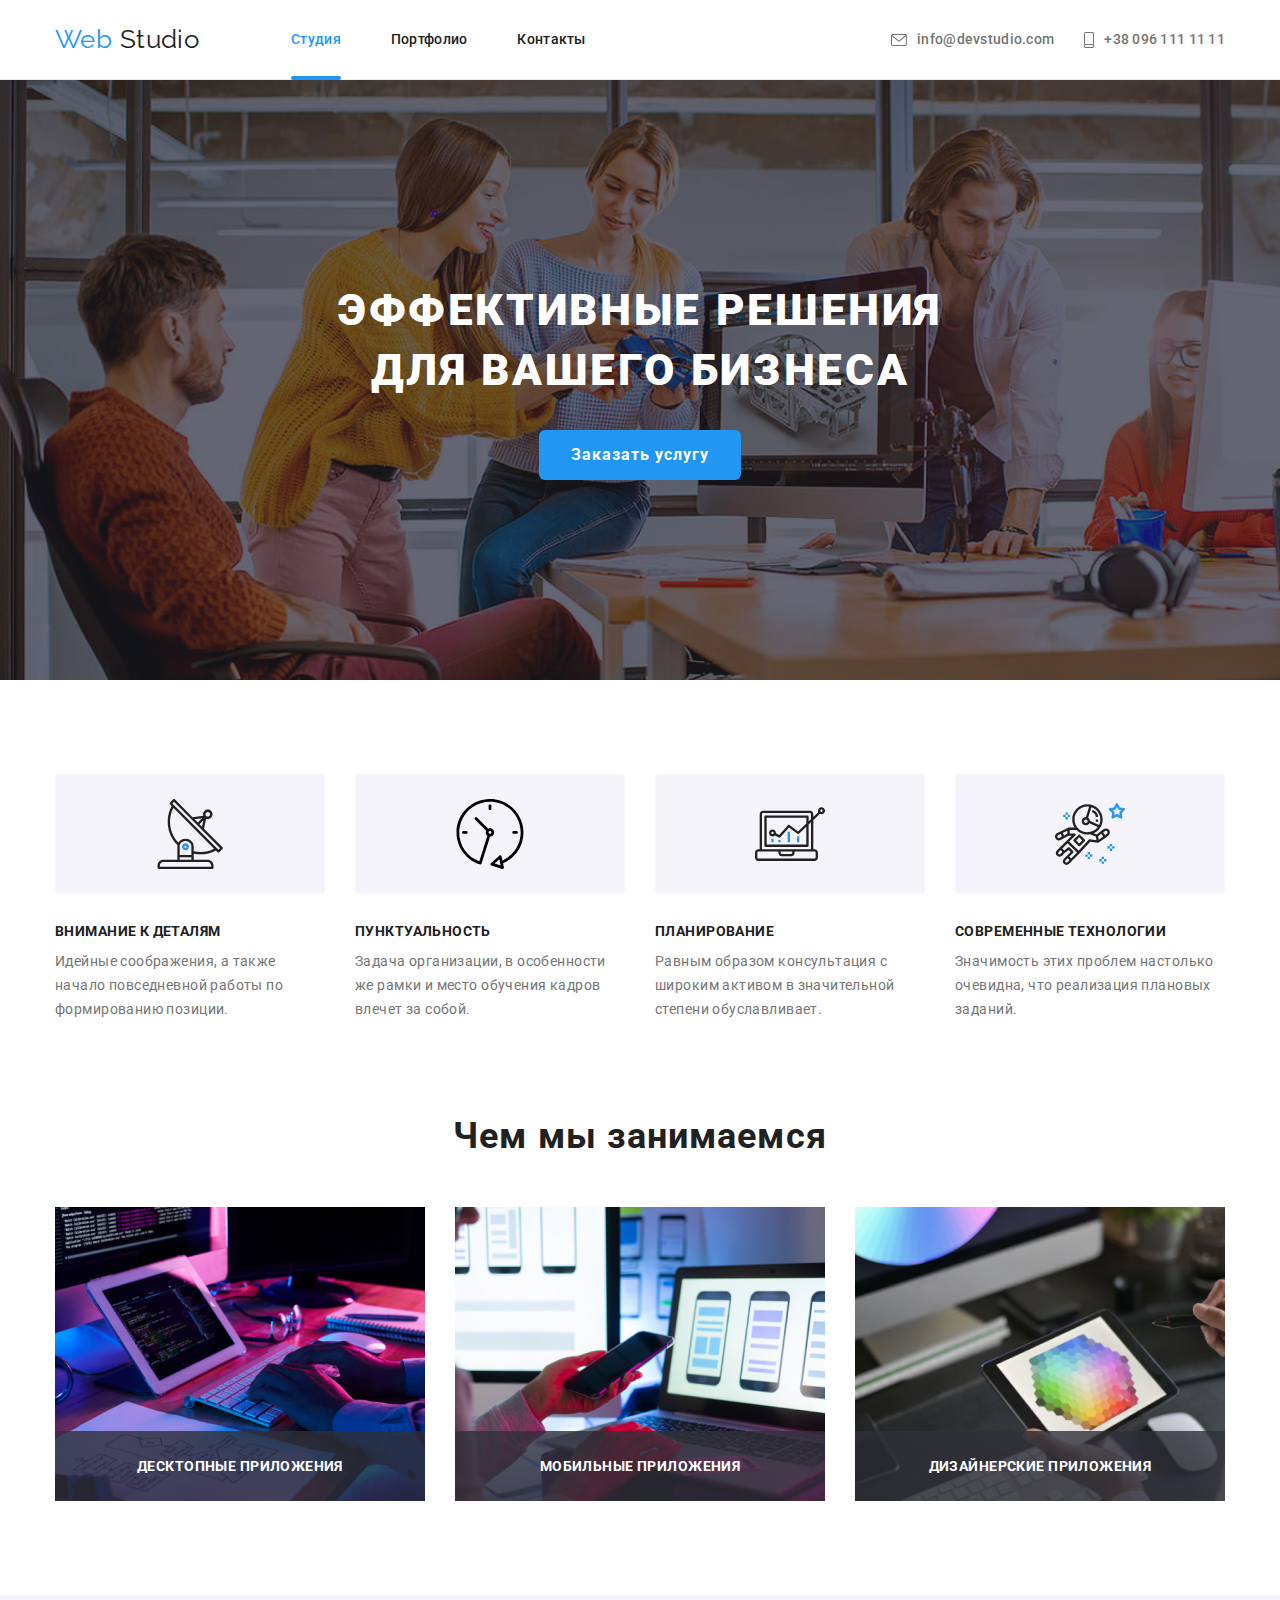
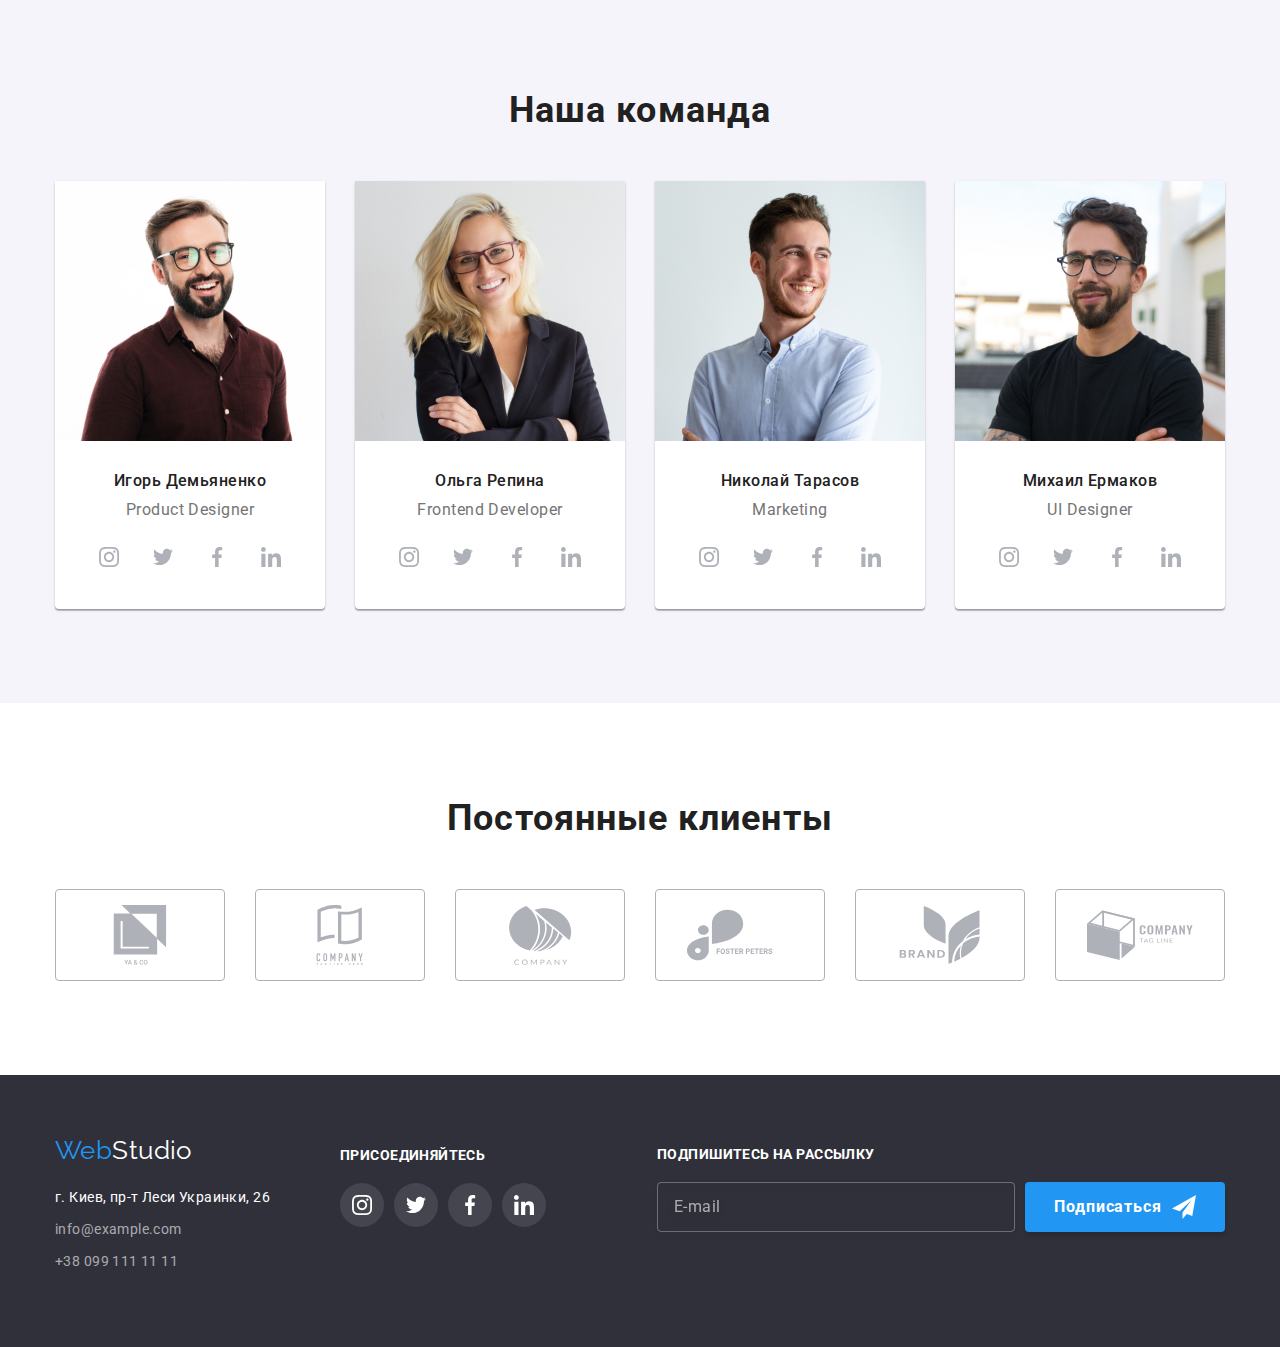
==== commit 5c2a2f9a: "1111" ====
--- a/index.html
+++ b/index.html
@@ -1,518 +1,524 @@
 <!DOCTYPE html>
 <html lang="ru">
+	<head>
+		<meta charset="UTF-8" />
+		<meta http-equiv="X-UA-Compatible" content="IE=edge" />
+		<meta name="viewport" content="width=device-width, initial-scale=1.0" />
+		<link rel="preconnect" href="https://fonts.googleapis.com" />
+		<link rel="preconnect" href="https://fonts.gstatic.com" crossorigin />
+		<link
+			href="https://fonts.googleapis.com/css2?family=Raleway:wght@700&family=Roboto:wght@400;500;700;900&display=swap"
+			rel="stylesheet"
+		/>
+		<link
+			rel="stylesheet"
+			href="https://cdnjs.cloudflare.com/ajax/libs/modern-normalize/1.1.0/modern-normalize.min.css"
+		/>
+		<link rel="stylesheet" href="./css/style.css" />
+		<link rel="stylesheet" href="./css/main.min.css" />
+		<title>Document</title>
+	</head>
 
-<head>
-	<meta charset="UTF-8" />
-	<meta http-equiv="X-UA-Compatible" content="IE=edge" />
-	<meta name="viewport" content="width=device-width, initial-scale=1.0" />
-	<link rel="preconnect" href="https://fonts.googleapis.com" />
-	<link rel="preconnect" href="https://fonts.gstatic.com" crossorigin />
-	<link
-		href="https://fonts.googleapis.com/css2?family=Raleway:wght@700&family=Roboto:wght@400;500;700;900&display=swap"
-		rel="stylesheet" />
-	<link rel="stylesheet"
-		href="https://cdnjs.cloudflare.com/ajax/libs/modern-normalize/1.1.0/modern-normalize.min.css" />
-	<link rel="stylesheet" href="./css/style.css" />
-	<link rel="stylesheet" href="./css/main.min.css">
-	<title>Document</title>
-</head>
-
-<body>
-	<!-- Крыша -->
-	<header class="container">
-		<div class="roof">
-			<a class="logo-header" href="./index.html">
-				Web<span class="logo-header__web">Studio</span>
-			</a>
-			<nav>
-				<ul class="site-nav">
-					<li class="item"><a class="link current" href="">Студия</a></li>
-					<li class="item"><a class="link" href="./portfolio.html">Портфолио</a></li>
-					<li class="item"><a class="link" href="">Контакты</a></li>
-				</ul>
-			</nav>
-			<div class="cont">
-				<a class="contacts" href="mailto:info@devstudio.com">
-					<svg class="contacts__icon" width="16" height="12">
-						<use class="ph-icons" href="./images/symbol-defs.svg#icon-envelope1"></use>
-					</svg>
-					info@devstudio.com
+	<body data-body>
+		<!-- Крыша -->
+		<header class="header-border">
+			<div class="container">
+				<div class="roof">
+				<a class="logo-header" href="./index.html">
+					Web
+					<span class="logo-header__web">Studio</span>
 				</a>
-				<a class="contacts" href="tel:+380961111111">
-					<svg class="contacts__icon" width="10" height="16">
-						<use href="./images/symbol-defs.svg#icon-Vector1"></use>
-					</svg>
-					+38 096 111 11 11
-				</a>
-			</div>
-			<button type="button" class="mobile-menu_btn" data-menu-button>
+				<nav>
+					<ul class="site-nav">
+						<li class="item"><a class="link current" href="">Студия</a></li>
+						<li class="item"><a class="link" href="./portfolio.html">Портфолио</a></li>
+						<li class="item"><a class="link" href="">Контакты</a></li>
+					</ul>
+				</nav>
+				<div class="cont">
+					<a class="contacts" href="mailto:info@devstudio.com">
+						<svg class="contacts__icon" width="16" height="12">
+							<use class="ph-icons" href="./images/symbol-defs.svg#icon-envelope1"></use>
+						</svg>
+						info@devstudio.com
+					</a>
+					<a class="contacts" href="tel:+380961111111">
+						<svg class="contacts__icon" width="10" height="16">
+							<use href="./images/symbol-defs.svg#icon-Vector1"></use>
+						</svg>
+						+38 096 111 11 11
+					</a>
+				</div>
+				<button type="button" class="mobile-menu_btn" data-menu-button>
 					<svg class="mobile-menu_icon" width="24px" height="16px">
 						<use class="mobile-menu_burger" href="./images/symbol-defs.svg#icon-mobile-menu"></use>
 						<use class="mobile-menu_close" href="./images/symbol-defs.svg#icon-Mobile-menu_close"></use>
 					</svg>
-			</button>
-		</div>
-		<!-- MObile-menu -->
-		<div class="mobile-menu" data-menu>
-			<ul class="mobile-menu_list">
-				<li class="mobile-menu_list-item"><a class="mobile-menu_list_link current" href="">Студия</a></li>
-				<li class="mobile-menu_list-item"><a class="mobile-menu_list_link" href="">Портфолио</a></li>
-				<li class="mobile-menu_list-item"><a class="mobile-menu_list_link" href="">Контакты</a></li>
-			</ul>
-			<ul class="mobile-menu_contact">
-				<li class="mobile-menu_contact-item"><a class="mobile-menu_contact_phone" href="">+38 096 111 11 11</a></li>
-				<li class="mobile-menu_contact-item"><a class="mobile-menu_contact_email" href="">info@devstudio.com</a></li>
-			</ul>
-			<ul class="mobile-menu_network">
-				<li class="mobile-menu_network-item"><a class="mobile-menu_network_link" href="">Instagram</a></li>
-				<li class="mobile-menu_network-item"><a class="mobile-menu_network_link" href="">Twitter</a></li>
-				<li class="mobile-menu_network-item"><a class="mobile-menu_network_link" href="">Facebook</a></li>
-				<li class="mobile-menu_network-item"><a class="mobile-menu_network_link" href="">LinkedIn</a></li>
-			</ul>
-		</div>
-	</header>
+				</button>
+			</div>
+			</div>
+			<!-- MObile-menu -->
+			<div class="mobile-menu" data-menu>
+				<ul class="mobile-menu_list">
+					<li class="mobile-menu_list-item"><a class="mobile-menu_list_link current" href="./index.html">Студия</a></li>
+					<li class="mobile-menu_list-item"><a class="mobile-menu_list_link" href="./portfolio.html">Портфолио</a></li>
+					<li class="mobile-menu_list-item"><a class="mobile-menu_list_link" href="">Контакты</a></li>
+				</ul>
+				<ul class="mobile-menu_contact">
+					<li class="mobile-menu_contact-item"><a class="mobile-menu_contact_phone" href="">+38 096 111 11 11</a></li>
+					<li class="mobile-menu_contact-item"><a class="mobile-menu_contact_email" href="">info@devstudio.com</a></li>
+				</ul>
+				<ul class="mobile-menu_network">
+					<li class="mobile-menu_network-item"><a class="mobile-menu_network_link" href="">Instagram</a></li>
+					<li class="mobile-menu_network-item"><a class="mobile-menu_network_link" href="">Twitter</a></li>
+					<li class="mobile-menu_network-item"><a class="mobile-menu_network_link" href="">Facebook</a></li>
+					<li class="mobile-menu_network-item"><a class="mobile-menu_network_link" href="">LinkedIn</a></li>
+				</ul>
+			</div>
+		</header>
 
-	<!-- Основная -->
-	<main>
-		<section class="hero">
-			<div class="container">
-				<h1 class="hero-title">
-					Эффективные решения
-					<br />
-					для вашего бизнеса
-				</h1>
-				<div class="button-padding">
-					<button class="button-order" type="button" data-modal-open>Заказать услугу</button>
-					<div class="backdrop is-hidden" data-modal>
-						<div class="modal">
-							<button class="close-button" data-modal-close>
-								<svg class="icon-close" width="18" height="18">
-									<use href="./images/symbol-defs.svg#icon-icon-close-1"></use>
-								</svg>
-							</button>
-							<form class="form-box" action="">
-								<b class="form-title">Оставьте свои данные, мы вам перезвоним</b>
-								<label class="modal__fill">
-									<span class="modal__txt">Имя</span>
-									<input class="modal__area" type="name" required />
-									<svg class="modal__icon" width="18px" height="18px">
-										<use href="./images/symbol-defs.svg#icon-person-black"></use>
+		<!-- Основная -->
+		<main>
+			<section class="hero">
+				<div class="container">
+					<h1 class="hero-title">
+						Эффективные решения
+						<br />
+						для вашего бизнеса
+					</h1>
+					<div class="button-padding">
+						<button class="button-order" type="button" data-modal-open>Заказать услугу</button>
+						<div class="backdrop is-hidden" data-modal>
+							<div class="modal">
+								<button class="close-button" data-modal-close>
+									<svg class="icon-close" width="18" height="18">
+										<use href="./images/symbol-defs.svg#icon-icon-close-1"></use>
 									</svg>
-								</label>
-								<label class="modal__fill">
-									<span class="modal__txt">Телефон</span>
-									<input class="modal__area" type="phone" required />
-									<svg class="modal__icon" width="18px" height="18px">
-										<use href="./images/symbol-defs.svg#icon-phone-black"></use>
-									</svg>
-								</label>
-								<label class="modal__fill">
-									<span class="modal__txt">Почта</span>
-									<input class="modal__area" type="email" required />
-									<svg class="modal__icon" width="18px" height="18px">
-										<use href="./images/symbol-defs.svg#icon-email-black"></use>
-									</svg>
-								</label>
-								<label class="modal__fill">
-									<span class="modal__txt">Комментарий</span>
-									<textarea class="modal__comment" name="" placeholder="Введите текст"></textarea>
-								</label>
-								<label class="modal-check">
-									<input type="checkbox" class="visually-hidden modal-checkbox" required />
-									<span class="modal-check__icon">
-										<svg class="modal-check__custom" width="16px" height="15px">
-											<use href="./images/symbol-defs.svg#icon-Vector-3"></use>
+								</button>
+								<form class="form-box" action="">
+									<b class="form-title">Оставьте свои данные, мы вам перезвоним</b>
+									<label class="modal__fill">
+										<span class="modal__txt">Имя</span>
+										<input class="modal__area" type="name" required />
+										<svg class="modal__icon" width="18px" height="18px">
+											<use href="./images/symbol-defs.svg#icon-person-black"></use>
 										</svg>
-									</span>
-									<span class="modal__arg">
-										Соглашаюсь с рассылкой и принимаю
-										<a class="modal__cond" href="">Условия договора</a>
-									</span>
-								</label>
-								<button class="modal-button" type="submit">Отправить</button>
-							</form>
+									</label>
+									<label class="modal__fill">
+										<span class="modal__txt">Телефон</span>
+										<input class="modal__area" type="phone" required />
+										<svg class="modal__icon" width="18px" height="18px">
+											<use href="./images/symbol-defs.svg#icon-phone-black"></use>
+										</svg>
+									</label>
+									<label class="modal__fill">
+										<span class="modal__txt">Почта</span>
+										<input class="modal__area" type="email" required />
+										<svg class="modal__icon" width="18px" height="18px">
+											<use href="./images/symbol-defs.svg#icon-email-black"></use>
+										</svg>
+									</label>
+									<label class="modal__fill">
+										<span class="modal__txt">Комментарий</span>
+										<textarea class="modal__comment" name="" placeholder="Введите текст"></textarea>
+									</label>
+									<label class="modal-check">
+										<input type="checkbox" class="visually-hidden modal-checkbox" required />
+										<span class="modal-check__icon">
+											<svg class="modal-check__custom" width="16px" height="15px">
+												<use href="./images/symbol-defs.svg#icon-Vector-3"></use>
+											</svg>
+										</span>
+										<span class="modal__arg">
+											Соглашаюсь с рассылкой и принимаю
+											<a class="modal__cond" href="">Условия договора</a>
+										</span>
+									</label>
+									<button class="modal-button" type="submit">Отправить</button>
+								</form>
+							</div>
 						</div>
 					</div>
 				</div>
+			</section>
+			<!-- Преймущества -->
+			<section class="section">
+				<div class="container">
+					<ul class="advant">
+						<li class="advant__item">
+							<div class="advant__box">
+								<svg class="icons" width="70px" height="70px">
+									<use href="./images/symbol-defs.svg#icon-Group6"></use>
+								</svg>
+							</div>
+							<h3 class="advant__title">Внимание к деталям</h3>
+							<p class="advant__txt">
+								Идейные соображения, а также начало повседневной работы по формированию позиции.
+							</p>
+						</li>
+						<li class="advant__item">
+							<div class="advant__box">
+								<svg class="icons" width="70px" height="70px">
+									<use href="./images/symbol-defs.svg#icon-clock1"></use>
+								</svg>
+							</div>
+							<h3 class="advant__title">Пунктуальность</h3>
+							<p class="advant__txt">
+								Задача организации, в особенности же рамки и место обучения кадров влечет за собой.
+							</p>
+						</li>
+						<li class="advant__item">
+							<div class="advant__box">
+								<svg class="icons" width="70px" height="70px">
+									<use href="./images/symbol-defs.svg#icon-diagram1"></use>
+								</svg>
+							</div>
+							<h3 class="advant__title">Планирование</h3>
+							<p class="advant__txt">
+								Равным образом консультация с широким активом в значительной степени обуславливает.
+							</p>
+						</li>
+						<li class="advant__item">
+							<div class="advant__box">
+								<svg class="icons" width="70px" height="70px">
+									<use href="./images/symbol-defs.svg#icon-astronaut1"></use>
+								</svg>
+							</div>
+							<h3 class="advant__title">Современные технологии</h3>
+							<p class="advant__txt">Значимость этих проблем настолько очевидна, что реализация плановых заданий.</p>
+						</li>
+					</ul>
+				</div>
+			</section>
+			<!-- Чем мы занимаемся -->
+			<section class="wedo section">
+				<div class="wedo container">
+					<h2 class="wedo__title">Чем мы занимаемся</h2>
+					<ul class="wedo__list">
+						<li class="wedo__item">
+							<img src="./images/main/box1.jpg" alt="1" width="370" height="294" />
+							<div class="wedo__desc">
+								<p class="wedo__text">Десктопные приложения</p>
+							</div>
+						</li>
+						<li class="wedo__item">
+							<img src="./images/main/box2.jpg" alt="2" width="370" height="294" />
+							<div class="wedo__desc">
+								<p class="wedo__text">Мобильные приложения</p>
+							</div>
+						</li>
+						<li class="wedo__item">
+							<img src="./images/main/box3.jpg" alt="3" width="370" height="294" />
+							<div class="wedo__desc">
+								<p class="wedo__text">Дизайнерские приложения</p>
+							</div>
+						</li>
+					</ul>
+				</div>
+			</section>
+			<!-- Наша команда -->
+			<section class="team section">
+				<div class="container">
+					<h2 class="team__title">Наша команда</h2>
+					<ul class="team__list">
+						<li class="team__item">
+							<article class="team__card">
+								<div class="card__thumb">
+									<img src="./images/main/img(3).jpg" alt="фото1" width="270" />
+								</div>
+								<div class="card_info">
+									<div class="team__txt">
+										<h3 class="team__names">Игорь Демьяненко</h3>
+										<p class="team__positions">Product Designer</p>
+									</div>
+									<div class="network">
+										<ul class="network__list">
+											<li class="network__item">
+												<a href="" class="network__link">
+													<svg class="network__icon" width="20px" height="20px">
+														<use href="./images/symbol-defs.svg#icon-instagram1"></use>
+													</svg>
+												</a>
+											</li>
+											<li class="network__item">
+												<a href="" class="network__link">
+													<svg class="network__icon" width="20px" height="20px">
+														<use href="./images/symbol-defs.svg#icon-twitter1"></use>
+													</svg>
+												</a>
+											</li>
+											<li class="network__item">
+												<a href="" class="network__link">
+													<svg class="network__icon" width="20px" height="20px">
+														<use href="./images/symbol-defs.svg#icon-facebook1"></use>
+													</svg>
+												</a>
+											</li>
+											<li class="network__item">
+												<a href="" class="network__link">
+													<svg class="network__icon" width="20px" height="20px">
+														<use href="./images/symbol-defs.svg#icon-linkedin1"></use>
+													</svg>
+												</a>
+											</li>
+										</ul>
+									</div>
+								</div>
+							</article>
+						</li>
+						<li class="team__item">
+							<article class="team__card">
+								<div class="card__thumb">
+									<img src="./images/main/img(2).jpg" alt="фото2" width="270" />
+								</div>
+								<div class="card_info">
+									<div class="team__txt">
+										<h3 class="team__names">Ольга Репина</h3>
+										<p class="team__positions">Frontend Developer</p>
+									</div>
+									<div class="network">
+										<ul class="network__list">
+											<li class="network__item">
+												<a href="" class="network__link">
+													<svg class="network__icon" width="20px" height="20px">
+														<use href="./images/symbol-defs.svg#icon-instagram1"></use>
+													</svg>
+												</a>
+											</li>
+											<li class="network__item">
+												<a href="" class="network__link">
+													<svg class="network__icon" width="20px" height="20px">
+														<use href="./images/symbol-defs.svg#icon-twitter1"></use>
+													</svg>
+												</a>
+											</li>
+											<li class="network__item">
+												<a href="" class="network__link">
+													<svg class="network__icon" width="20px" height="20px">
+														<use href="./images/symbol-defs.svg#icon-facebook1"></use>
+													</svg>
+												</a>
+											</li>
+											<li class="network__item">
+												<a href="" class="network__link">
+													<svg class="network__icon" width="20px" height="20px">
+														<use href="./images/symbol-defs.svg#icon-linkedin1"></use>
+													</svg>
+												</a>
+											</li>
+										</ul>
+									</div>
+								</div>
+							</article>
+						</li>
+						<li class="team__item">
+							<article class="team__card">
+								<div class="card__thumb">
+									<img src="./images/main/img(1).jpg" alt="фото3" width="270" />
+								</div>
+								<div class="card_info">
+									<div class="team__txt">
+										<h3 class="team__names">Николай Тарасов</h3>
+										<p class="team__positions">Marketing</p>
+									</div>
+									<div class="network">
+										<ul class="network__list">
+											<li class="network__item">
+												<a href="" class="network__link">
+													<svg class="network__icon" width="20px" height="20px">
+														<use href="./images/symbol-defs.svg#icon-instagram1"></use>
+													</svg>
+												</a>
+											</li>
+											<li class="network__item">
+												<a href="" class="network__link">
+													<svg class="network__icon" width="20px" height="20px">
+														<use href="./images/symbol-defs.svg#icon-twitter1"></use>
+													</svg>
+												</a>
+											</li>
+											<li class="network__item">
+												<a href="" class="network__link">
+													<svg class="network__icon" width="20px" height="20px">
+														<use href="./images/symbol-defs.svg#icon-facebook1"></use>
+													</svg>
+												</a>
+											</li>
+											<li class="network__item">
+												<a href="" class="network__link">
+													<svg class="network__icon" width="20px" height="20px">
+														<use href="./images/symbol-defs.svg#icon-linkedin1"></use>
+													</svg>
+												</a>
+											</li>
+										</ul>
+									</div>
+								</div>
+							</article>
+						</li>
+						<li class="team__item">
+							<article class="team__card">
+								<div class="card__thumb">
+									<img src="./images/main/img.jpg" alt="фото4" width="270" />
+								</div>
+								<div class="card_info">
+									<div class="team__txt">
+										<h3 class="team__names">Михаил Ермаков</h3>
+										<p class="team__positions">UI Designer</p>
+									</div>
+									<div class="network">
+										<ul class="network__list">
+											<li class="network__item">
+												<a href="" class="network__link">
+													<svg class="network__icon" width="20px" height="20px">
+														<use href="./images/symbol-defs.svg#icon-instagram1"></use>
+													</svg>
+												</a>
+											</li>
+											<li class="network__item">
+												<a href="" class="network__link">
+													<svg class="network__icon" width="20px" height="20px">
+														<use href="./images/symbol-defs.svg#icon-twitter1"></use>
+													</svg>
+												</a>
+											</li>
+											<li class="network__item">
+												<a href="" class="network__link">
+													<svg class="network__icon" width="20px" height="20px">
+														<use href="./images/symbol-defs.svg#icon-facebook1"></use>
+													</svg>
+												</a>
+											</li>
+											<li class="network__item">
+												<a href="" class="network__link">
+													<svg class="network__icon" width="20px" height="20px">
+														<use href="./images/symbol-defs.svg#icon-linkedin1"></use>
+													</svg>
+												</a>
+											</li>
+										</ul>
+									</div>
+								</div>
+							</article>
+						</li>
+					</ul>
+				</div>
+			</section>
+			<!-- Постоянные клиенты -->
+			<section class="section clients-box">
+				<div class="clients container">
+					<h2 class="clients__title">Постоянные клиенты</h2>
+					<ul class="clients__list">
+						<li class="clients__item">
+							<a class="clients__link" href="">
+								<svg class="clients__icon" width="106px" height="60px">
+									<use href="./images/symbol-defs.svg#icon-group5"></use>
+								</svg>
+							</a>
+						</li>
+						<li class="clients__item">
+							<a class="clients__link" href="">
+								<svg class="clients__icon" width="106px" height="60px">
+									<use href="./images/symbol-defs.svg#icon-group4"></use>
+								</svg>
+							</a>
+						</li>
+						<li class="clients__item">
+							<a class="clients__link" href="">
+								<svg class="clients__icon" width="106px" height="60px">
+									<use href="./images/symbol-defs.svg#icon-group3"></use>
+								</svg>
+							</a>
+						</li>
+						<li class="clients__item">
+							<a class="clients__link" href="">
+								<svg class="clients__icon" width="106px" height="60px">
+									<use href="./images/symbol-defs.svg#icon-group-2-1"></use>
+								</svg>
+							</a>
+						</li>
+						<li class="clients__item">
+							<a class="clients__link" href="">
+								<svg class="clients__icon" width="106px" height="60px">
+									<use href="./images/symbol-defs.svg#icon-group1"></use>
+								</svg>
+							</a>
+						</li>
+						<li class="clients__item">
+							<a class="clients__link" href="">
+								<svg class="clients__icon" width="106px" height="60px">
+									<use href="./images/symbol-defs.svg#icon-Object1"></use>
+								</svg>
+							</a>
+						</li>
+					</ul>
+				</div>
+			</section>
+		</main>
+		<!-- Футер -->
+		<footer class="section footer">
+			<div class="container main">
+				<div class="footer-box">
+					<div class="footer-info">
+						<a class="logo-footer" href="./index.html">
+							Web
+							<span class="logo-footer__web">Studio</span>
+						</a>
+						<address class="address-footer">
+							<p class="address">г. Киев, пр-т Леси Украинки, 26</p>
+							<a class="contacts-footer" href="info@example.com">info@example.com</a>
+							<a class="contacts-footer" href="tel:+380991111111">+38 099 111 11 11</a>
+						</address>
+					</div>
+					<div class="join">
+						<h2 class="join__title">Присоединяйтесь</h2>
+						<ul class="join__list">
+							<li class="join__item">
+								<a href="" class="join__link">
+									<svg class="join-icon" width="20px" height="20px">
+										<use href="./images/symbol-defs.svg#icon-instagram1"></use>
+									</svg>
+								</a>
+							</li>
+							<li class="join__item">
+								<a href="" class="join__link">
+									<svg class="join-icon" width="20px" height="20px">
+										<use href="./images/symbol-defs.svg#icon-twitter1"></use>
+									</svg>
+								</a>
+							</li>
+							<li class="join__item">
+								<a href="" class="join__link">
+									<svg class="join-icon" width="20px" height="20px">
+										<use href="./images/symbol-defs.svg#icon-facebook1"></use>
+									</svg>
+								</a>
+							</li>
+							<li class="join__item">
+								<a href="" class="join__link">
+									<svg class="join-icon" width="20px" height="20px">
+										<use href="./images/symbol-defs.svg#icon-linkedin1"></use>
+									</svg>
+								</a>
+							</li>
+						</ul>
+					</div>
+				</div>
+				<form class="follow">
+					<div class="follow__input">
+						<label for="footer-mail" class="follow__title">подпишитесь на рассылку</label>
+						<input class="follow__fill" type="email" name="email" id="footer-mail" placeholder="E-mail" />
+					</div>
+					<button class="follow__button" type="submit">
+						Подписаться
+						<svg class="follow__icon" width="24px" height="24px">
+							<use href="./images/symbol-defs.svg#icon-icon-send"></use>
+						</svg>
+					</button>
+				</form>
 			</div>
-		</section>
-		<!-- Преймущества -->
-		<section class="section">
-			<div class="container">
-				<ul class="advant">
-					<li class="advant__item">
-						<div class="advant__box">
-							<svg class="icons" width="70px" height="70px">
-								<use href="./images/symbol-defs.svg#icon-Group6"></use>
-							</svg>
-						</div>
-						<h3 class="advant__title">Внимание к деталям</h3>
-						<p class="advant__txt">
-							Идейные соображения, а также начало повседневной работы по формированию позиции.
-						</p>
-					</li>
-					<li class="advant__item">
-						<div class="advant__box">
-							<svg class="icons" width="70px" height="70px">
-								<use href="./images/symbol-defs.svg#icon-clock1"></use>
-							</svg>
-						</div>
-						<h3 class="advant__title">Пунктуальность</h3>
-						<p class="advant__txt">
-							Задача организации, в особенности же рамки и место обучения кадров влечет за собой.
-						</p>
-					</li>
-					<li class="advant__item">
-						<div class="advant__box">
-							<svg class="icons" width="70px" height="70px">
-								<use href="./images/symbol-defs.svg#icon-diagram1"></use>
-							</svg>
-						</div>
-						<h3 class="advant__title">Планирование</h3>
-						<p class="advant__txt">
-							Равным образом консультация с широким активом в значительной степени обуславливает.
-						</p>
-					</li>
-					<li class="advant__item">
-						<div class="advant__box">
-							<svg class="icons" width="70px" height="70px">
-								<use href="./images/symbol-defs.svg#icon-astronaut1"></use>
-							</svg>
-						</div>
-						<h3 class="advant__title">Современные технологии</h3>
-						<p class="advant__txt">Значимость этих проблем настолько очевидна, что реализация плановых
-							заданий.</p>
-					</li>
-				</ul>
-			</div>
-		</section>
-		<!-- Чем мы занимаемся -->
-		<section class="wedo section">
-			<div class="wedo container">
-				<h2 class="wedo__title">Чем мы занимаемся</h2>
-				<ul class="wedo__list">
-					<li class="wedo__item">
-						<img src="./images/main/box1.jpg" alt="1" width="370" height="294" />
-						<div class="wedo__desc">
-							<p class="wedo__text">Десктопные приложения</p>
-						</div>
-					</li>
-					<li class="wedo__item">
-						<img src="./images/main/box2.jpg" alt="2" width="370" height="294" />
-						<div class="wedo__desc">
-							<p class="wedo__text">Мобильные приложения</p>
-						</div>
-					</li>
-					<li class="wedo__item">
-						<img src="./images/main/box3.jpg" alt="3" width="370" height="294" />
-						<div class="wedo__desc">
-							<p class="wedo__text">Дизайнерские приложения</p>
-						</div>
-					</li>
-				</ul>
-			</div>
-		</section>
-		<!-- Наша команда -->
-		<section class="team section">
-			<div class="container">
-				<h2 class="team__title">Наша команда</h2>
-				<ul class="team__list">
-					<li class="team__item">
-						<article class="team__card">
-							<div class="card__thumb">
-								<img src="./images/main/img(3).jpg" alt="фото1" width="270" />
-							</div>
-							<div class="card_info">
-								<div class="team__txt">
-								<h3 class="team__names">Игорь Демьяненко</h3>
-								<p class="team__positions">Product Designer</p>
-							</div>
-							<div class="network">
-								<ul class="network__list">
-									<li class="network__item">
-										<a href="" class="network__link">
-											<svg class="network__icon" width="20px" height="20px">
-												<use href="./images/symbol-defs.svg#icon-instagram1"></use>
-											</svg>
-										</a>
-									</li>
-									<li class="network__item">
-										<a href="" class="network__link">
-											<svg class="network__icon" width="20px" height="20px">
-												<use href="./images/symbol-defs.svg#icon-twitter1"></use>
-											</svg>
-										</a>
-									</li>
-									<li class="network__item">
-										<a href="" class="network__link">
-											<svg class="network__icon" width="20px" height="20px">
-												<use href="./images/symbol-defs.svg#icon-facebook1"></use>
-											</svg>
-										</a>
-									</li>
-									<li class="network__item">
-										<a href="" class="network__link">
-											<svg class="network__icon" width="20px" height="20px">
-												<use href="./images/symbol-defs.svg#icon-linkedin1"></use>
-											</svg>
-										</a>
-									</li>
-								</ul>
-							</div>
-							</div>
-						</article>
-					</li>
-					<li class="team__item">
-						<article class="team__card">
-							<div class="card__thumb">
-								<img src="./images/main/img(2).jpg" alt="фото2" width="270" />
-							</div>
-							<div class="card_info">
-								<div class="team__txt">
-								<h3 class="team__names">Ольга Репина</h3>
-								<p class="team__positions">Frontend Developer</p>
-							</div>
-							<div class="network">
-								<ul class="network__list">
-									<li class="network__item">
-										<a href="" class="network__link">
-											<svg class="network__icon" width="20px" height="20px">
-												<use href="./images/symbol-defs.svg#icon-instagram1"></use>
-											</svg>
-										</a>
-									</li>
-									<li class="network__item">
-										<a href="" class="network__link">
-											<svg class="network__icon" width="20px" height="20px">
-												<use href="./images/symbol-defs.svg#icon-twitter1"></use>
-											</svg>
-										</a>
-									</li>
-									<li class="network__item">
-										<a href="" class="network__link">
-											<svg class="network__icon" width="20px" height="20px">
-												<use href="./images/symbol-defs.svg#icon-facebook1"></use>
-											</svg>
-										</a>
-									</li>
-									<li class="network__item">
-										<a href="" class="network__link">
-											<svg class="network__icon" width="20px" height="20px">
-												<use href="./images/symbol-defs.svg#icon-linkedin1"></use>
-											</svg>
-										</a>
-									</li>
-								</ul>
-							</div>
-							</div>
-						</article>
-					</li>
-					<li class="team__item">
-						<article class="team__card">
-							<div class="card__thumb">
-								<img src="./images/main/img(1).jpg" alt="фото3" width="270" />
-							</div>
-							<div class="card_info">
-								<div class="team__txt">
-								<h3 class="team__names">Николай Тарасов</h3>
-								<p class="team__positions">Marketing</p>
-							</div>
-							<div class="network">
-								<ul class="network__list">
-									<li class="network__item">
-										<a href="" class="network__link">
-											<svg class="network__icon" width="20px" height="20px">
-												<use href="./images/symbol-defs.svg#icon-instagram1"></use>
-											</svg>
-										</a>
-									</li>
-									<li class="network__item">
-										<a href="" class="network__link">
-											<svg class="network__icon" width="20px" height="20px">
-												<use href="./images/symbol-defs.svg#icon-twitter1"></use>
-											</svg>
-										</a>
-									</li>
-									<li class="network__item">
-										<a href="" class="network__link">
-											<svg class="network__icon" width="20px" height="20px">
-												<use href="./images/symbol-defs.svg#icon-facebook1"></use>
-											</svg>
-										</a>
-									</li>
-									<li class="network__item">
-										<a href="" class="network__link">
-											<svg class="network__icon" width="20px" height="20px">
-												<use href="./images/symbol-defs.svg#icon-linkedin1"></use>
-											</svg>
-										</a>
-									</li>
-								</ul>
-							</div>
-							</div>
-						</article>
-					</li>
-					<li class="team__item">
-						<article class="team__card">
-							<div class="card__thumb">
-								<img src="./images/main/img.jpg" alt="фото4" width="270" />
-							</div>
-							<div class="card_info">
-								<div class="team__txt">
-								<h3 class="team__names">Михаил Ермаков</h3>
-								<p class="team__positions">UI Designer</p>
-							</div>
-							<div class="network">
-								<ul class="network__list">
-									<li class="network__item">
-										<a href="" class="network__link">
-											<svg class="network__icon" width="20px" height="20px">
-												<use href="./images/symbol-defs.svg#icon-instagram1"></use>
-											</svg>
-										</a>
-									</li>
-									<li class="network__item">
-										<a href="" class="network__link">
-											<svg class="network__icon" width="20px" height="20px">
-												<use href="./images/symbol-defs.svg#icon-twitter1"></use>
-											</svg>
-										</a>
-									</li>
-									<li class="network__item">
-										<a href="" class="network__link">
-											<svg class="network__icon" width="20px" height="20px">
-												<use href="./images/symbol-defs.svg#icon-facebook1"></use>
-											</svg>
-										</a>
-									</li>
-									<li class="network__item">
-										<a href="" class="network__link">
-											<svg class="network__icon" width="20px" height="20px">
-												<use href="./images/symbol-defs.svg#icon-linkedin1"></use>
-											</svg>
-										</a>
-									</li>
-								</ul>
-							</div>
-							</div>
-						</article>
-					</li>
-				</ul>
-			</div>
-		</section>
-		<!-- Постоянные клиенты -->
-		<section class="section clients-box">
-			<div class="clients container">
-				<h2 class="clients__title">Постоянные клиенты</h2>
-				<ul class="clients__list">
-					<li class="clients__item">
-						<a class="clients__link" href="">
-							<svg class="clients__icon" width="106px" height="60px">
-								<use href="./images/symbol-defs.svg#icon-group5"></use>
-							</svg>
-						</a>
-					</li>
-					<li class="clients__item">
-						<a class="clients__link" href="">
-							<svg class="clients__icon" width="106px" height="60px">
-								<use href="./images/symbol-defs.svg#icon-group4"></use>
-							</svg>
-						</a>
-					</li>
-					<li class="clients__item">
-						<a class="clients__link" href="">
-							<svg class="clients__icon" width="106px" height="60px">
-								<use href="./images/symbol-defs.svg#icon-group3"></use>
-							</svg>
-						</a>
-					</li>
-					<li class="clients__item">
-						<a class="clients__link" href="">
-							<svg class="clients__icon" width="106px" height="60px">
-								<use href="./images/symbol-defs.svg#icon-group-2-1"></use>
-							</svg>
-						</a>
-					</li>
-					<li class="clients__item">
-						<a class="clients__link" href="">
-							<svg class="clients__icon" width="106px" height="60px">
-								<use href="./images/symbol-defs.svg#icon-group1"></use>
-							</svg>
-						</a>
-					</li>
-					<li class="clients__item">
-						<a class="clients__link" href="">
-							<svg class="clients__icon" width="106px" height="60px">
-								<use href="./images/symbol-defs.svg#icon-Object1"></use>
-							</svg>
-						</a>
-					</li>
-				</ul>
-			</div>
-		</section>
-	</main>
-	<!-- Футер -->
-	<!-- <footer class="section footer">
-		<div class="container main">
-			<div class="footer-info">
-				<a class="logo-footer" href="./index.html">
-					Web
-					<span class="logo-footer__web">Studio</span>
-				</a>
-				<address class="address-footer">
-					<p class="address">г. Киев, пр-т Леси Украинки, 26</p>
-					<a class="contacts-footer" href="info@example.com">info@example.com</a>
-					<a class="contacts-footer" href="tel:+380991111111">+38 099 111 11 11</a>
-				</address>
-			</div>
-			<div class="join">
-				<h2 class="join__title">Присоединяйтесь</h2>
-				<ul class="join__list">
-					<li class="join__item">
-						<a href="" class="join__link">
-							<svg class="join-icon" width="20px" height="20px">
-								<use href="./images/symbol-defs.svg#icon-instagram1"></use>
-							</svg>
-						</a>
-					</li>
-					<li class="join__item">
-						<a href="" class="join__link">
-							<svg class="join-icon" width="20px" height="20px">
-								<use href="./images/symbol-defs.svg#icon-twitter1"></use>
-							</svg>
-						</a>
-					</li>
-					<li class="join__item">
-						<a href="" class="join__link">
-							<svg class="join-icon" width="20px" height="20px">
-								<use href="./images/symbol-defs.svg#icon-facebook1"></use>
-							</svg>
-						</a>
-					</li>
-					<li class="join__item">
-						<a href="" class="join__link">
-							<svg class="join-icon" width="20px" height="20px">
-								<use href="./images/symbol-defs.svg#icon-linkedin1"></use>
-							</svg>
-						</a>
-					</li>
-				</ul>
-			</div>
-			<form class="follow">
-				<div class="follow__input">
-					<label for="footer-mail" class="follow__title">подпишитесь на рассылку</label>
-					<input class="follow__fill" type="email" name="email" id="footer-mail" placeholder="E-mail">
-				</div>
-				<button class="follow__button" type="submit">Подписаться
-				<svg class="follow__icon" width="24px" height="24px">
-					<use href="./images/symbol-defs.svg#icon-icon-send"></use>
-				</svg>
-				</button>
-			</form>
-		</div>
-	</footer> -->
-	<script src="./js/modal.js"></script>
-	<script src="./js/menu.js"></script>
-</body>
-
-</html>+		</footer>
+		<script src="./js/modal.js"></script>
+		<script src="./js/menu.js"></script>
+	</body>
+</html>
--- a/css/main.min.css
+++ b/css/main.min.css
@@ -1 +1 @@
-:root{--main-bg-color: #ffffff;--second-bg-color: #2f303a;--third-bg-color: #f5f4fa;--main-txt-color: #212121;--second-txt-color: #757575;--third-txt-color: #ffffff;--hover-txt-color: #2196f3;--card-shadow: 0px 1px 3px rgba(0, 0, 0, 0.12), 0px 1px 1px rgba(0, 0, 0, 0.14), 0px 2px 1px rgba(0, 0, 0, 0.2);--timing-function: cubic-bezier(0.4, 0, 0.2, 1) }.visually-hidden{position:absolute;width:1px;height:1px;margin:-1px;border:0;padding:0;white-space:nowrap;-webkit-clip-path:inset(100%);clip-path:inset(100%);clip:rect(0 0 0 0);overflow:hidden}body{font-family:Roboto,sans-serif;color:var(--main-txt-color);font-size:14px;letter-spacing:.03em}.section{padding-top:60px;padding-bottom:60px}@media screen and (max-width: 768px){.section{padding-top:60px;padding-bottom:60px}}@media screen and (min-width: 1200px){.section{padding-top:94px;padding-bottom:94px}}.container{width:100%;margin-left:auto;margin-right:auto;padding-left:15px;padding-right:15px}@media screen and (min-width: 480px){.container{max-width:480px}}@media screen and (min-width: 768px){.container{max-width:768px}}@media screen and (min-width: 1200px){.container{max-width:1200px}}img{display:block;width:100%;height:auto}*,*::before,*::after{-webkit-box-sizing:border-box;box-sizing:border-box}h1,h2,h3,h4,ul,p{padding:0;margin-top:0;margin-bottom:0}.logo-header{color:var(--hover-txt-color);text-decoration:none;font-family:Raleway,sans-serif;font-size:26px;line-height:1.2}.logo-header__web{color:var(--main-txt-color)}.logo-footer{display:-webkit-box;display:-ms-flexbox;display:flex;margin-bottom:20px;color:var(--hover-txt-color);text-decoration:none;font-family:Raleway,sans-serif;font-size:26px;line-height:1.2}.logo-footer__web{color:var(--third-txt-color)}.roof{height:60px;-webkit-box-align:center;-ms-flex-align:center;align-items:center;display:-webkit-box;display:-ms-flexbox;display:flex}@media screen and (min-width: 768px){.roof{height:80px}}.cont{display:none;margin-left:auto}@media screen and (min-width: 768px)and (max-width: 1199px){.cont{display:-webkit-box;display:-ms-flexbox;display:flex;-webkit-box-orient:vertical;-webkit-box-direction:normal;-ms-flex-direction:column;flex-direction:column;gap:10px;font-size:12px}}@media screen and (min-width: 1200px){.cont{display:-webkit-inline-box;display:-ms-inline-flexbox;display:inline-flex;gap:30px}}.contacts{display:-webkit-inline-box;display:-ms-inline-flexbox;display:inline-flex;-webkit-box-align:center;-ms-flex-align:center;align-items:center;text-decoration:none;font-weight:500;line-height:1.1;letter-spacing:.02em;color:var(--second-txt-color);fill:var(--second-txt-color);-webkit-transition:color 250ms var(--timing-function);transition:color 250ms var(--timing-function)}.contacts__icon{padding:0;margin-right:10px;-webkit-transition:fill 250ms var(--timing-function);transition:fill 250ms var(--timing-function)}.contacts:not(:last-child){margin-right:50px}@media screen and (min-width: 768px){.contacts:not(:last-child){margin-right:0}}.contacts:hover,.contacts:focus{color:var(--hover-txt-color);fill:var(--hover-txt-color)}.site-nav{margin-left:92px;list-style:none;display:none}@media screen and (min-width: 768px){.site-nav{display:-webkit-box;display:-ms-flexbox;display:flex;margin-left:87px}}@media screen and (min-width: 1200px){.site-nav{margin-left:92px}}.site-nav>.item:not(:last-child){margin-right:50px}.site-nav .current{color:var(--hover-txt-color)}.site-nav .current{position:relative}.site-nav .current::after{content:"";width:100%;height:4px;border-radius:2px;position:absolute;bottom:0;left:0;background-color:var(--hover-txt-color)}.link{display:-webkit-box;display:-ms-flexbox;display:flex;padding-bottom:32px;padding-top:32px;text-decoration:none;font-weight:500;line-height:1.1;letter-spacing:.02em;color:var(--main-txt-color);-webkit-transition:color 250ms var(--timing-function);transition:color 250ms var(--timing-function)}.link:hover,.link:focus{color:var(--hover-txt-color)}.hero{max-width:1600px;height:600px;margin-left:auto;margin-right:auto;padding-top:200px;padding-bottom:200px;text-align:center;background-image:-webkit-gradient(linear, left top, right top, from(rgba(47, 48, 58, 0.4)), to(rgba(47, 48, 58, 0.4))),url(../images/main/background.jpg);background-image:linear-gradient(to right, rgba(47, 48, 58, 0.4), rgba(47, 48, 58, 0.4)),url(../images/main/background.jpg);background-color:var(--second-bg-color)}.hero-title{margin-bottom:30px;color:var(--third-txt-color);font-weight:900;font-size:26px;line-height:42px;letter-spacing:.06em;text-transform:uppercase}@media screen and (min-width: 1200px){.hero-title{font-size:44px;line-height:60px}}.button-order{border-radius:6px;padding:10px 32px;min-width:200px;margin-left:auto;margin-right:auto;background-color:var(--hover-txt-color);color:var(--third-txt-color);font-family:"Roboto";font-weight:700;font-size:16px;line-height:30px;border:none;display:-webkit-box;display:-ms-flexbox;display:flex;-webkit-box-align:center;-ms-flex-align:center;align-items:center;text-align:center;letter-spacing:.06em;border-style:none;cursor:pointer;-webkit-transition:background-color 250ms var(--timing-function);transition:background-color 250ms var(--timing-function)}.button-order:hover,.button-order:focus{background-color:#188ce8}.advant{display:-webkit-box;display:-ms-flexbox;display:flex;-ms-flex-wrap:wrap;flex-wrap:wrap;list-style-type:none;gap:30px}@media screen and (min-width: 768px){.advant__item{-ms-flex-preferred-size:calc((100% - 30px)/2);flex-basis:calc((100% - 30px)/2)}}@media screen and (min-width: 1200px){.advant__item{-ms-flex-preferred-size:calc((100% - 90px)/4);flex-basis:calc((100% - 90px)/4)}}.advant__box{display:-webkit-box;display:-ms-flexbox;display:flex;height:120px;-webkit-box-pack:center;-ms-flex-pack:center;justify-content:center;-webkit-box-align:center;-ms-flex-align:center;align-items:center;margin-bottom:30px;background-color:var(--third-bg-color);border-radius:4px}.advant__title{padding-bottom:10px;font-size:14px;font-weight:700;line-height:1.1;letter-spacing:.03em;text-transform:uppercase;text-align:center;color:var(--main-txt-color)}@media screen and (min-width: 768px){.advant__title{text-align:start}}.advant__txt{font-size:14px;line-height:24px;letter-spacing:.03em;color:var(--second-txt-color)}.wedo{padding-top:0px;display:none}@media screen and (min-width: 1200px){.wedo{display:block}}.wedo__title{margin-bottom:50px;font-family:"Roboto";font-style:normal;font-weight:700;font-size:36px;line-height:42px;text-align:center;letter-spacing:.03em;color:var(--main-txt-color)}.wedo__list{display:-webkit-box;display:-ms-flexbox;display:flex;list-style:none;gap:30px}.wedo__item{position:relative}.wedo__text{font-weight:700;text-transform:uppercase;color:var(--third-txt-color)}.wedo__desc{display:-webkit-box;display:-ms-flexbox;display:flex;-webkit-box-pack:center;-ms-flex-pack:center;justify-content:center;-webkit-box-align:center;-ms-flex-align:center;align-items:center;position:absolute;bottom:0;width:100%;height:70px;background-color:rgba(47,48,58,.8)}.team{background-color:var(--third-bg-color)}@media screen and (max-width: 480px){.team{padding-top:60px;padding-bottom:60px}}.team__title{margin-bottom:30px;font-family:"Roboto";font-style:normal;font-weight:700;font-size:36px;line-height:42px;text-align:center;letter-spacing:.03em;color:var(--main-txt-color)}@media screen and (min-width: 1200px){.team__title{margin-bottom:50px}}.team__list{display:-webkit-box;display:-ms-flexbox;display:flex;-ms-flex-wrap:wrap;flex-wrap:wrap;gap:30px;list-style-type:none}.team__item{background-color:var(--main-bg-color);-webkit-box-shadow:var(--card-shadow);box-shadow:var(--card-shadow);border-radius:0px 0px 4px 4px}@media screen and (min-width: 768px){.team__item{-ms-flex-preferred-size:calc((100% - 30px)/2);flex-basis:calc((100% - 30px)/2)}}@media screen and (min-width: 1200px){.team__item{-ms-flex-preferred-size:calc((100% - 90px)/4);flex-basis:calc((100% - 90px)/4)}}.team__names{margin-bottom:10px;font-family:"Roboto";font-style:normal;font-weight:500;font-size:16px;line-height:19px;text-align:center;letter-spacing:.03em;color:var(--main-txt-color)}.team__positions{font-family:"Roboto";font-style:normal;font-weight:400;font-size:16px;line-height:19px;text-align:center;letter-spacing:.03em;color:var(--second-txt-color)}.team__txt{padding-top:30px}.card_info{margin-bottom:24px}@media screen and (min-width: 1200px){.card_info{margin-bottom:30px}}.network{margin-top:16px;-webkit-box-pack:center;-ms-flex-pack:center;justify-content:center;display:-webkit-box;display:-ms-flexbox;display:flex;height:44px}.network__list{list-style:none;display:-webkit-box;display:-ms-flexbox;display:flex}.network__item:not(:last-child){margin-right:10px}.network__link{fill:#afb1b8;display:-webkit-box;display:-ms-flexbox;display:flex;list-style:none;-webkit-box-align:center;-ms-flex-align:center;align-items:center;-webkit-box-pack:center;-ms-flex-pack:center;justify-content:center;width:44px;height:44px;border-radius:50px;-webkit-transition-property:fill background-color;transition-property:fill background-color;-webkit-transition-duration:250ms;transition-duration:250ms}.network__link:hover,.network__link:focus{fill:var(--third-txt-color);background-color:var(--hover-txt-color)}.clients__title{margin-bottom:30px;font-weight:700;font-size:28px;line-height:33px;text-align:center;letter-spacing:.03em;color:var(--main-txt-color)}@media screen and (min-width: 1200px){.clients__title{margin-bottom:50px;font-size:36px;line-height:42px}}.clients__list{display:-webkit-box;display:-ms-flexbox;display:flex;-ms-flex-wrap:wrap;flex-wrap:wrap;list-style:none;gap:30px}.clients__item{display:-webkit-box;display:-ms-flexbox;display:flex;-ms-flex-wrap:wrap;flex-wrap:wrap;-ms-flex-preferred-size:calc((100% - 30px)/2);flex-basis:calc((100% - 30px)/2);-webkit-box-pack:center;-ms-flex-pack:center;justify-content:center;-webkit-box-align:center;-ms-flex-align:center;align-items:center;height:92px}@media screen and (min-width: 768px){.clients__item{-ms-flex-preferred-size:calc((100% - 60px)/3);flex-basis:calc((100% - 60px)/3)}}@media screen and (min-width: 1200px){.clients__item{-ms-flex-preferred-size:calc((100% - 150px)/6);flex-basis:calc((100% - 150px)/6)}}.clients__link{display:-webkit-box;display:-ms-flexbox;display:flex;-webkit-box-pack:center;-ms-flex-pack:center;justify-content:center;-webkit-box-align:center;-ms-flex-align:center;align-items:center;width:100%;height:92px;border:1px solid #afb1b8;border-radius:4px;fill:#afb1b8;-webkit-transition:fill 250ms var(--timing-function);transition:fill 250ms var(--timing-function)}.clients__link:hover,.clients__link:focus{fill:var(--hover-txt-color);border:1px solid var(--hover-txt-color)}.main{display:-webkit-box;display:-ms-flexbox;display:flex;-webkit-box-align:baseline;-ms-flex-align:baseline;align-items:baseline}.footer{display:-webkit-box;display:-ms-flexbox;display:flex;background-color:var(--second-bg-color);padding-bottom:60px;padding-top:60px}.address{margin-bottom:9px;font-family:"Roboto";font-style:normal;font-weight:400;font-size:14px;line-height:1.71;letter-spacing:.03em;color:var(--third-txt-color)}.contacts-footer{display:-webkit-box;display:-ms-flexbox;display:flex;color:rgba(255,255,255,.6);font-style:normal;text-decoration:none;font-weight:400;line-height:1.71;letter-spacing:.03em}.contacts-footer:not(:last-child){margin-bottom:9px}.join{width:206px;margin-left:70px}.join__title{margin-right:auto;margin-bottom:20px;font-weight:700;font-size:14px;line-height:16px;letter-spacing:.03em;text-transform:uppercase;color:#fff}.join__list{list-style:none;display:-webkit-box;display:-ms-flexbox;display:flex}.join__item:not(:last-child){margin-right:10px}.join__link{display:-webkit-box;display:-ms-flexbox;display:flex;list-style:none;-webkit-box-align:center;-ms-flex-align:center;align-items:center;-webkit-box-pack:center;-ms-flex-pack:center;justify-content:center;width:44px;height:44px;border-radius:50px;background-color:rgba(255,255,255,.1);fill:var(--third-txt-color);-webkit-transition:background-color 250ms var(--timing-function);transition:background-color 250ms var(--timing-function)}.join__link:hover,.join__link:focus{background-color:var(--hover-txt-color)}.follow{display:-webkit-box;display:-ms-flexbox;display:flex;-webkit-box-align:end;-ms-flex-align:end;align-items:end;margin-left:auto}.follow__title{margin-bottom:20px;font-weight:700;font-size:14px;line-height:16px;letter-spacing:.03em;text-transform:uppercase;color:#fff}.follow__input{position:relative;display:-webkit-box;display:-ms-flexbox;display:flex;-webkit-box-orient:vertical;-webkit-box-direction:normal;-ms-flex-direction:column;flex-direction:column}.follow__fill{width:358px;height:50px;padding-left:16px;border:1px solid rgba(255,255,255,.3);border-radius:4px;-webkit-filter:drop-shadow(0px 4px 4px rgba(0, 0, 0, 0.15));filter:drop-shadow(0px 4px 4px rgba(0, 0, 0, 0.15));background-color:rgba(0,0,0,0);color:var(--third-txt-color);cursor:pointer;outline:rgba(0,0,0,0)}.follow::-webkit-input-placeholder{font-weight:400;font-size:16px;line-height:20px;letter-spacing:.03em;color:rgba(255,255,255,.6)}.follow::-moz-placeholder{font-weight:400;font-size:16px;line-height:20px;letter-spacing:.03em;color:rgba(255,255,255,.6)}.follow:-ms-input-placeholder{font-weight:400;font-size:16px;line-height:20px;letter-spacing:.03em;color:rgba(255,255,255,.6)}.follow::-ms-input-placeholder{font-weight:400;font-size:16px;line-height:20px;letter-spacing:.03em;color:rgba(255,255,255,.6)}.follow::placeholder{font-weight:400;font-size:16px;line-height:20px;letter-spacing:.03em;color:rgba(255,255,255,.6)}.follow__button{display:-webkit-box;display:-ms-flexbox;display:flex;margin-left:12px;margin-top:35px;-webkit-box-align:center;-ms-flex-align:center;align-items:center;-webkit-box-pack:center;-ms-flex-pack:center;justify-content:center;width:200px;height:50px;border:rgba(0,0,0,0);-webkit-box-shadow:0px 4px 4px rgba(0,0,0,.15);box-shadow:0px 4px 4px rgba(0,0,0,.15);border-radius:4px;font-weight:700;font-size:16px;line-height:1.8;letter-spacing:.06em;background-color:#2196f3;color:#fff;cursor:pointer}.follow__icon{margin-left:10px;fill:var(--main-bg-color)}.backdrop{position:fixed;top:0;left:0;z-index:999;width:100%;height:100%;background-color:rgba(0,0,0,.2);opacity:1;-webkit-transition:opacity 250ms var(--timing-function);transition:opacity 250ms var(--timing-function)}.backdrop.is-hidden{opacity:0;pointer-events:none}.backdrop.is-hidden .modal{-webkit-transform:scale(1.1) translate(-50%, -50%);transform:scale(1.1) translate(-50%, -50%)}.close-button{position:absolute;top:8px;right:8px;display:-webkit-box;display:-ms-flexbox;display:flex;-webkit-box-pack:center;-ms-flex-pack:center;justify-content:center;-webkit-box-align:center;-ms-flex-align:center;align-items:center;padding:0;width:30px;height:30px;border:1px solid rgba(0,0,0,.1);background-color:var(--main-bg-color);border-radius:50%;cursor:pointer}.close-button:hover{fill:var(--hover-txt-color)}.form-title{display:block;margin-bottom:15px;font-weight:700;font-size:20px;line-height:23px;text-align:center;letter-spacing:.03em;color:var(--main-txt-color)}.form-box{padding:40px}.modal{position:absolute;top:50%;left:50%;-webkit-transform:scale(1) translate(-50%, -50%);transform:scale(1) translate(-50%, -50%);width:528px;height:581px;background-color:var(--main-bg-color);-webkit-transition:-webkit-transform 250ms var(--timing-function);transition:-webkit-transform 250ms var(--timing-function);transition:transform 250ms var(--timing-function);transition:transform 250ms var(--timing-function), -webkit-transform 250ms var(--timing-function)}.modal__fill{position:relative;display:-webkit-box;display:-ms-flexbox;display:flex;-webkit-box-orient:vertical;-webkit-box-direction:normal;-ms-flex-direction:column;flex-direction:column;margin-bottom:10px}.modal__icon{position:absolute;bottom:11px;left:12px;fill:var(--main-txt-color)}.modal__txt{margin-bottom:4px;text-align:start;font-weight:400;font-size:12px;line-height:14px;letter-spacing:.01em;color:var(--second-txt-color)}.modal__arg{font-weight:400;font-size:14px;line-height:24px;letter-spacing:.03em;color:var(--second-txt-color)}.modal__cond{color:var(--hover-txt-color)}.modal__area{height:40px;padding-left:42px;border:1px solid rgba(33,33,33,.2);border-radius:4px;outline:rgba(0,0,0,0);cursor:pointer}.modal__area:focus+.modal__icon{fill:var(--hover-txt-color)}.modal__area+.modal__icon{-webkit-transition:fill 250ms var(--timing-function),border 250ms var(--timing-function);transition:fill 250ms var(--timing-function),border 250ms var(--timing-function)}.modal__area:focus{border:1px solid var(--hover-txt-color)}.modal__comment{height:120px;padding:12px 16px;margin-bottom:20px;border:1px solid rgba(33,33,33,.2);border-radius:4px;resize:none;outline:rgba(0,0,0,0);cursor:pointer;-webkit-transition:border 250ms var(--timing-function);transition:border 250ms var(--timing-function)}.modal__comment:focus{border:1px solid var(--hover-txt-color)}.modal__comment::-webkit-input-placeholder{font-weight:400;font-size:12px;line-height:14px;letter-spacing:.01em;color:rgba(117,117,117,.5)}.modal__comment::-moz-placeholder{font-weight:400;font-size:12px;line-height:14px;letter-spacing:.01em;color:rgba(117,117,117,.5)}.modal__comment:-ms-input-placeholder{font-weight:400;font-size:12px;line-height:14px;letter-spacing:.01em;color:rgba(117,117,117,.5)}.modal__comment::-ms-input-placeholder{font-weight:400;font-size:12px;line-height:14px;letter-spacing:.01em;color:rgba(117,117,117,.5)}.modal__comment::placeholder{font-weight:400;font-size:12px;line-height:14px;letter-spacing:.01em;color:rgba(117,117,117,.5)}.modal-check{display:-webkit-box;display:-ms-flexbox;display:flex;-webkit-box-align:center;-ms-flex-align:center;align-items:center;-webkit-box-pack:center;-ms-flex-pack:center;justify-content:center;gap:8px;margin-bottom:30px;-webkit-user-select:none;-moz-user-select:none;-ms-user-select:none;user-select:none}.modal-check__icon{display:-webkit-inline-box;display:-ms-inline-flexbox;display:inline-flex;-webkit-box-pack:center;-ms-flex-pack:center;justify-content:center;-webkit-box-align:center;-ms-flex-align:center;align-items:center;width:16px;height:15px;outline:2px solid var(--main-txt-color);outline-offset:-2px;border-radius:2px;cursor:pointer;-webkit-transition-property:background-color,outline;transition-property:background-color,outline;-webkit-transition-duration:250ms;transition-duration:250ms;-webkit-transition-timing-function:var(--timing-function);transition-timing-function:var(--timing-function)}.modal-check__custom{fill:var(--third-txt-color)}.modal-checkbox:checked+.modal-check__icon{outline:rgba(0,0,0,0);background-color:var(--hover-txt-color)}.modal-button{width:200px;height:50px;padding:0;background-color:var(--hover-txt-color);-webkit-box-shadow:0px 4px 4px rgba(0,0,0,.15);box-shadow:0px 4px 4px rgba(0,0,0,.15);border-radius:4px;border:rgba(0,0,0,0);cursor:pointer;font-weight:700;font-size:16px;line-height:30px;letter-spacing:.06em;color:var(--third-txt-color)}.header{border-bottom:1px solid #ececec;height:80px}.border{padding:20px 24px;border:1px solid #eee;border-top:none}.portfolio-cards{display:-webkit-box;display:-ms-flexbox;display:flex;-ms-flex-wrap:wrap;flex-wrap:wrap;list-style-type:none;margin-left:-30px;margin-top:-30px}.portfolio-cards>.item{-ms-flex-preferred-size:calc((100% - 90px)/3);flex-basis:calc((100% - 90px)/3);margin-left:30px;margin-top:30px;-webkit-transition-property:-webkit-box-shadow;transition-property:-webkit-box-shadow;transition-property:box-shadow;transition-property:box-shadow, -webkit-box-shadow;-webkit-transition-duration:250ms;transition-duration:250ms}.portfolio-cards>.item:nth-child(3n){margin-right:0}.portfolio-cards>.item:hover,.portfolio-cards>.item:focus{-webkit-box-shadow:0px 1px 1px rgba(0,0,0,.12),0px 4px 4px rgba(0,0,0,.06),1px 4px 6px rgba(0,0,0,.16);box-shadow:0px 1px 1px rgba(0,0,0,.12),0px 4px 4px rgba(0,0,0,.06),1px 4px 6px rgba(0,0,0,.16)}.portfolio-cards>.item:hover .overlay{-webkit-transform:translateY(0);transform:translateY(0)}.portfolio-link{text-decoration:none}.portfolio-list{margin-bottom:4px;font-size:18px;line-height:2;letter-spacing:.06em;color:var(--main-txt-color)}.portfolio-expl{font-size:16px;line-height:1.9;letter-spacing:.03em;color:var(--second-txt-color)}.portfolio{padding-bottom:94px}.portfolio-thumb{position:relative;overflow:hidden}.overlay{position:absolute;top:0;left:0;-webkit-transform:translateY(100%);transform:translateY(100%);display:-webkit-box;display:-ms-flexbox;display:flex;width:100%;height:100%;padding:63px 24px;background-color:rgba(33,150,243,.9);-webkit-transition:-webkit-transform 250ms var(--timing-function);transition:-webkit-transform 250ms var(--timing-function);transition:transform 250ms var(--timing-function);transition:transform 250ms var(--timing-function), -webkit-transform 250ms var(--timing-function)}.overlay-desc{font-weight:400;font-size:18px;line-height:28px;letter-spacing:.03em;color:#fff}.filter-list{padding:8px 22px;border-radius:4px;cursor:pointer;border:none;font-family:inherit;font-weight:500;font-size:16px;line-height:1.6;letter-spacing:.03em;-webkit-transition-property:color background-color;transition-property:color background-color;-webkit-transition-duration:250ms;transition-duration:250ms}.filter-list:hover,.filter-list:focus{-webkit-box-shadow:0px 3px 1px rgba(0,0,0,.1),0px 1px 2px rgba(0,0,0,.08),0px 2px 2px rgba(0,0,0,.12);box-shadow:0px 3px 1px rgba(0,0,0,.1),0px 1px 2px rgba(0,0,0,.08),0px 2px 2px rgba(0,0,0,.12);background-color:var(--hover-txt-color);color:var(--third-txt-color)}.con{margin-bottom:90px;height:80px;-webkit-box-align:center;-ms-flex-align:center;align-items:center;display:-webkit-box;display:-ms-flexbox;display:flex}.filter-button{margin-bottom:50px;display:-webkit-box;display:-ms-flexbox;display:flex;-webkit-box-pack:center;-ms-flex-pack:center;justify-content:center;list-style:none}.filter-button>.item:not(:last-child){margin-right:8px}.mobile-menu_btn{background-color:rgba(0,0,0,0);width:40px;height:40px;border:none;z-index:100;display:-webkit-box;display:-ms-flexbox;display:flex;-webkit-box-pack:center;-ms-flex-pack:center;justify-content:center;-webkit-box-align:center;-ms-flex-align:center;align-items:center;margin-left:auto}@media screen and (min-width: 768px){.mobile-menu_btn{display:none}}.mobile-menu{position:fixed;top:0;left:0;-webkit-transform:translateX(100%);transform:translateX(100%);width:100vw;height:100vh;padding:48px 40px;z-index:10;display:-webkit-box;display:-ms-flexbox;display:flex;-webkit-box-orient:vertical;-webkit-box-direction:normal;-ms-flex-direction:column;flex-direction:column;-webkit-transition:-webkit-transform 500ms;transition:-webkit-transform 500ms;transition:transform 500ms;transition:transform 500ms, -webkit-transform 500ms;background-color:#fff}.mobile-menu.is-open{-webkit-transform:translateX(0);transform:translateX(0)}.mobile-menu_list{list-style:none;margin-bottom:auto}.mobile-menu_list-item:not(:last-child){margin-bottom:32px}.mobile-menu_list_link{text-decoration:none;font-weight:500;font-size:40px;line-height:47px;letter-spacing:.02em;color:#212121}.mobile-menu_list .current{color:#2196f3}.mobile-menu_contact{list-style:none;margin-bottom:64px}.mobile-menu_contact-item:not(:last-child){margin-bottom:32px}.mobile-menu_contact_phone{text-decoration:none;font-weight:500;font-size:34px;line-height:40px;margin-bottom:32px;letter-spacing:.02em;color:#2196f3}.mobile-menu_contact_email{text-decoration:none;font-weight:500;font-size:24px;line-height:28px;letter-spacing:.02em;color:#757575}.mobile-menu_network{list-style:none;display:-webkit-box;display:-ms-flexbox;display:flex;-ms-flex-wrap:wrap;flex-wrap:wrap;-webkit-box-align:center;-ms-flex-align:center;align-items:center;font-weight:500;font-size:18px;line-height:22px;letter-spacing:.02em;color:#2196f3}.mobile-menu_network_link{text-decoration:none;font-weight:500;font-size:18px;line-height:22px;letter-spacing:.02em;color:#2196f3}.mobile-menu_network-item:not(:last-child){border-right:1px solid rgba(33,33,33,.2);margin-right:10px;padding-right:10px}.mobile-menu_close{-webkit-transition:500ms;transition:500ms;opacity:0}.mobile-menu_btn.is-open .mobile-menu_close{opacity:1}.mobile-menu_burger{-webkit-transition:500ms;transition:500ms}.mobile-menu_btn.is-open .mobile-menu_burger{opacity:0}/*# sourceMappingURL=main.min.css.map */+:root{--main-bg-color: #ffffff;--second-bg-color: #2f303a;--third-bg-color: #f5f4fa;--main-txt-color: #212121;--second-txt-color: #757575;--third-txt-color: #ffffff;--hover-txt-color: #2196f3;--card-shadow: 0px 1px 3px rgba(0, 0, 0, 0.12), 0px 1px 1px rgba(0, 0, 0, 0.14), 0px 2px 1px rgba(0, 0, 0, 0.2);--timing-function: cubic-bezier(0.4, 0, 0.2, 1) }.visually-hidden{position:absolute;width:1px;height:1px;margin:-1px;border:0;padding:0;white-space:nowrap;-webkit-clip-path:inset(100%);clip-path:inset(100%);clip:rect(0 0 0 0);overflow:hidden}body{font-family:Roboto,sans-serif;color:var(--main-txt-color);font-size:14px;letter-spacing:.03em}body.no-scroll{overflow:hidden}.section{padding-top:60px;padding-bottom:60px}@media screen and (max-width: 768px){.section{padding-top:60px;padding-bottom:60px}}@media screen and (min-width: 1200px){.section{padding-top:94px;padding-bottom:94px}}.container{width:100%;margin-left:auto;margin-right:auto;padding-left:15px;padding-right:15px}@media screen and (min-width: 480px){.container{max-width:480px}}@media screen and (min-width: 768px){.container{max-width:768px}}@media screen and (min-width: 1200px){.container{max-width:1200px}}img{display:block;width:100%;height:auto}*,*::before,*::after{-webkit-box-sizing:border-box;box-sizing:border-box}h1,h2,h3,h4,ul,p{padding:0;margin-top:0;margin-bottom:0}.logo-header{color:var(--hover-txt-color);text-decoration:none;font-family:Raleway,sans-serif;font-size:26px;line-height:1.2}.logo-header__web{color:var(--main-txt-color)}.logo-footer{display:-webkit-box;display:-ms-flexbox;display:flex;-webkit-box-pack:center;-ms-flex-pack:center;justify-content:center;margin-bottom:20px;color:var(--hover-txt-color);text-decoration:none;font-family:Raleway,sans-serif;font-size:24px;line-height:28px}@media screen and (min-width: 1200px){.logo-footer{font-size:26px;line-height:31px;-webkit-box-pack:start;-ms-flex-pack:start;justify-content:flex-start}}.logo-footer__web{color:var(--third-txt-color)}@media screen and (min-width: 1200px){.logo-footer{margin-right:20px}}.roof{height:60px;-webkit-box-align:center;-ms-flex-align:center;align-items:center;display:-webkit-box;display:-ms-flexbox;display:flex}@media screen and (min-width: 768px){.roof{height:80px}}.cont{display:none;margin-left:auto}@media screen and (min-width: 768px)and (max-width: 1199px){.cont{display:-webkit-box;display:-ms-flexbox;display:flex;-webkit-box-orient:vertical;-webkit-box-direction:normal;-ms-flex-direction:column;flex-direction:column;gap:10px;font-size:12px}}@media screen and (min-width: 1200px){.cont{display:-webkit-inline-box;display:-ms-inline-flexbox;display:inline-flex;gap:30px}}.contacts{display:-webkit-inline-box;display:-ms-inline-flexbox;display:inline-flex;-webkit-box-align:center;-ms-flex-align:center;align-items:center;text-decoration:none;font-weight:500;line-height:1.1;letter-spacing:.02em;color:var(--second-txt-color);fill:var(--second-txt-color);-webkit-transition:color 250ms var(--timing-function);transition:color 250ms var(--timing-function)}.contacts__icon{padding:0;margin-right:10px;-webkit-transition:fill 250ms var(--timing-function);transition:fill 250ms var(--timing-function)}.contacts:not(:last-child){margin-right:50px}@media screen and (min-width: 768px){.contacts:not(:last-child){margin-right:0}}.contacts:hover,.contacts:focus{color:var(--hover-txt-color);fill:var(--hover-txt-color)}.site-nav{margin-left:92px;list-style:none;display:none}@media screen and (min-width: 768px){.site-nav{display:-webkit-box;display:-ms-flexbox;display:flex;margin-left:87px}}@media screen and (min-width: 1200px){.site-nav{margin-left:92px}}.site-nav>.item:not(:last-child){margin-right:50px}.site-nav .current{color:var(--hover-txt-color)}.site-nav .current{position:relative}.site-nav .current::after{content:"";width:100%;height:4px;border-radius:2px;position:absolute;bottom:0;left:0;background-color:var(--hover-txt-color)}.link{display:-webkit-box;display:-ms-flexbox;display:flex;padding-bottom:32px;padding-top:32px;text-decoration:none;font-weight:500;line-height:1.1;letter-spacing:.02em;color:var(--main-txt-color);-webkit-transition:color 250ms var(--timing-function);transition:color 250ms var(--timing-function)}.link:hover,.link:focus{color:var(--hover-txt-color)}.hero{max-width:1600px;height:600px;margin-left:auto;margin-right:auto;padding-top:200px;padding-bottom:200px;text-align:center;background-image:-webkit-gradient(linear, left top, right top, from(rgba(47, 48, 58, 0.4)), to(rgba(47, 48, 58, 0.4))),url(../images/main/background.jpg);background-image:linear-gradient(to right, rgba(47, 48, 58, 0.4), rgba(47, 48, 58, 0.4)),url(../images/main/background.jpg);background-color:var(--second-bg-color)}.hero-title{margin-bottom:30px;color:var(--third-txt-color);font-weight:900;font-size:26px;line-height:42px;letter-spacing:.06em;text-transform:uppercase}@media screen and (min-width: 1200px){.hero-title{font-size:44px;line-height:60px}}.button-order{border-radius:6px;padding:10px 32px;min-width:200px;margin-left:auto;margin-right:auto;background-color:var(--hover-txt-color);color:var(--third-txt-color);font-family:"Roboto";font-weight:700;font-size:16px;line-height:30px;border:none;display:-webkit-box;display:-ms-flexbox;display:flex;-webkit-box-align:center;-ms-flex-align:center;align-items:center;text-align:center;letter-spacing:.06em;border-style:none;cursor:pointer;-webkit-transition:background-color 250ms var(--timing-function);transition:background-color 250ms var(--timing-function)}.button-order:hover,.button-order:focus{background-color:#188ce8}.advant{display:-webkit-box;display:-ms-flexbox;display:flex;-ms-flex-wrap:wrap;flex-wrap:wrap;list-style-type:none;gap:30px}@media screen and (min-width: 768px){.advant__item{-ms-flex-preferred-size:calc((100% - 30px)/2);flex-basis:calc((100% - 30px)/2)}}@media screen and (min-width: 1200px){.advant__item{-ms-flex-preferred-size:calc((100% - 90px)/4);flex-basis:calc((100% - 90px)/4)}}.advant__box{display:-webkit-box;display:-ms-flexbox;display:flex;height:120px;-webkit-box-pack:center;-ms-flex-pack:center;justify-content:center;-webkit-box-align:center;-ms-flex-align:center;align-items:center;margin-bottom:30px;background-color:var(--third-bg-color);border-radius:4px}.advant__title{padding-bottom:10px;font-size:14px;font-weight:700;line-height:1.1;letter-spacing:.03em;text-transform:uppercase;text-align:center;color:var(--main-txt-color)}@media screen and (min-width: 768px){.advant__title{text-align:start}}.advant__txt{font-size:14px;line-height:24px;letter-spacing:.03em;color:var(--second-txt-color)}.wedo{padding-top:0px;display:none}@media screen and (min-width: 1200px){.wedo{display:block}}.wedo__title{margin-bottom:50px;font-family:"Roboto";font-style:normal;font-weight:700;font-size:36px;line-height:42px;text-align:center;letter-spacing:.03em;color:var(--main-txt-color)}.wedo__list{display:-webkit-box;display:-ms-flexbox;display:flex;list-style:none;gap:30px}.wedo__item{position:relative}.wedo__text{font-weight:700;text-transform:uppercase;color:var(--third-txt-color)}.wedo__desc{display:-webkit-box;display:-ms-flexbox;display:flex;-webkit-box-pack:center;-ms-flex-pack:center;justify-content:center;-webkit-box-align:center;-ms-flex-align:center;align-items:center;position:absolute;bottom:0;width:100%;height:70px;background-color:rgba(47,48,58,.8)}.team{background-color:var(--third-bg-color)}@media screen and (max-width: 480px){.team{padding-top:60px;padding-bottom:60px}}.team__title{margin-bottom:30px;font-family:"Roboto";font-style:normal;font-weight:700;font-size:36px;line-height:42px;text-align:center;letter-spacing:.03em;color:var(--main-txt-color)}@media screen and (min-width: 1200px){.team__title{margin-bottom:50px}}.team__list{display:-webkit-box;display:-ms-flexbox;display:flex;-ms-flex-wrap:wrap;flex-wrap:wrap;gap:30px;list-style-type:none}.team__item{background-color:var(--main-bg-color);-webkit-box-shadow:var(--card-shadow);box-shadow:var(--card-shadow);border-radius:0px 0px 4px 4px}@media screen and (min-width: 768px){.team__item{-ms-flex-preferred-size:calc((100% - 30px)/2);flex-basis:calc((100% - 30px)/2)}}@media screen and (min-width: 1200px){.team__item{-ms-flex-preferred-size:calc((100% - 90px)/4);flex-basis:calc((100% - 90px)/4)}}.team__names{margin-bottom:10px;font-family:"Roboto";font-style:normal;font-weight:500;font-size:16px;line-height:19px;text-align:center;letter-spacing:.03em;color:var(--main-txt-color)}.team__positions{font-family:"Roboto";font-style:normal;font-weight:400;font-size:16px;line-height:19px;text-align:center;letter-spacing:.03em;color:var(--second-txt-color)}.team__txt{padding-top:30px}.card_info{margin-bottom:24px}@media screen and (min-width: 1200px){.card_info{margin-bottom:30px}}.network{margin-top:16px;-webkit-box-pack:center;-ms-flex-pack:center;justify-content:center;display:-webkit-box;display:-ms-flexbox;display:flex;height:44px}.network__list{list-style:none;display:-webkit-box;display:-ms-flexbox;display:flex}.network__item:not(:last-child){margin-right:10px}.network__link{fill:#afb1b8;display:-webkit-box;display:-ms-flexbox;display:flex;list-style:none;-webkit-box-align:center;-ms-flex-align:center;align-items:center;-webkit-box-pack:center;-ms-flex-pack:center;justify-content:center;width:44px;height:44px;border-radius:50px;-webkit-transition-property:fill background-color;transition-property:fill background-color;-webkit-transition-duration:250ms;transition-duration:250ms}.network__link:hover,.network__link:focus{fill:var(--third-txt-color);background-color:var(--hover-txt-color)}.clients__title{margin-bottom:30px;font-weight:700;font-size:28px;line-height:33px;text-align:center;letter-spacing:.03em;color:var(--main-txt-color)}@media screen and (min-width: 1200px){.clients__title{margin-bottom:50px;font-size:36px;line-height:42px}}.clients__list{display:-webkit-box;display:-ms-flexbox;display:flex;-ms-flex-wrap:wrap;flex-wrap:wrap;list-style:none;gap:30px}.clients__item{display:-webkit-box;display:-ms-flexbox;display:flex;-ms-flex-wrap:wrap;flex-wrap:wrap;-ms-flex-preferred-size:calc((100% - 30px)/2);flex-basis:calc((100% - 30px)/2);-webkit-box-pack:center;-ms-flex-pack:center;justify-content:center;-webkit-box-align:center;-ms-flex-align:center;align-items:center;height:92px}@media screen and (min-width: 768px){.clients__item{-ms-flex-preferred-size:calc((100% - 60px)/3);flex-basis:calc((100% - 60px)/3)}}@media screen and (min-width: 1200px){.clients__item{-ms-flex-preferred-size:calc((100% - 150px)/6);flex-basis:calc((100% - 150px)/6)}}.clients__link{display:-webkit-box;display:-ms-flexbox;display:flex;-webkit-box-pack:center;-ms-flex-pack:center;justify-content:center;-webkit-box-align:center;-ms-flex-align:center;align-items:center;width:100%;height:92px;border:1px solid #afb1b8;border-radius:4px;fill:#afb1b8;-webkit-transition:fill 250ms var(--timing-function);transition:fill 250ms var(--timing-function)}.clients__link:hover,.clients__link:focus{fill:var(--hover-txt-color);border:1px solid var(--hover-txt-color)}@media screen and (min-width: 1200px){.main{display:-webkit-box;display:-ms-flexbox;display:flex;-webkit-box-align:baseline;-ms-flex-align:baseline;align-items:baseline}}.footer{display:-webkit-box;display:-ms-flexbox;display:flex;background-color:var(--second-bg-color);padding-bottom:60px;padding-top:60px}@media screen and (min-width: 768px)and (max-width: 1199px){.footer-box{display:-webkit-box;display:-ms-flexbox;display:flex;-ms-flex-pack:distribute;justify-content:space-around}}@media screen and (min-width: 1200px){.footer-box{display:-webkit-box;display:-ms-flexbox;display:flex;-ms-flex-pack:distribute;justify-content:space-around}}@media screen and (min-width: 1200px){.footer-info{margin-right:70px}}.address{font-family:"Roboto";font-style:normal;font-weight:400;font-size:14px;line-height:1.71;letter-spacing:.03em;color:var(--third-txt-color)}.address-footer{display:-webkit-box;display:-ms-flexbox;display:flex;-webkit-box-orient:vertical;-webkit-box-direction:normal;-ms-flex-direction:column;flex-direction:column;-webkit-box-align:center;-ms-flex-align:center;align-items:center;margin-bottom:60px;gap:8px}@media screen and (min-width: 1200px){.address-footer{-webkit-box-align:start;-ms-flex-align:start;align-items:flex-start;margin-bottom:0}}.contacts-footer{display:-webkit-box;display:-ms-flexbox;display:flex;color:rgba(255,255,255,.6);font-style:normal;text-decoration:none;font-weight:400;line-height:1.71;letter-spacing:.03em}.join{display:-webkit-box;display:-ms-flexbox;display:flex;-webkit-box-orient:vertical;-webkit-box-direction:normal;-ms-flex-direction:column;flex-direction:column;-webkit-box-align:center;-ms-flex-align:center;align-items:center;margin-left:auto;margin-right:auto;width:206px}@media screen and (min-width: 768px){.join{margin:0}}@media screen and (min-width: 1200px){.join{-webkit-box-align:start;-ms-flex-align:start;align-items:flex-start;margin-top:12px}}.join__title{margin-bottom:20px;font-weight:700;font-size:14px;line-height:16px;letter-spacing:.03em;text-transform:uppercase;color:#fff}.join__list{list-style:none;display:-webkit-box;display:-ms-flexbox;display:flex}.join__item:not(:last-child){margin-right:10px}.join__link{display:-webkit-box;display:-ms-flexbox;display:flex;list-style:none;-webkit-box-align:center;-ms-flex-align:center;align-items:center;-webkit-box-pack:center;-ms-flex-pack:center;justify-content:center;margin-bottom:60px;width:44px;height:44px;border-radius:50px;background-color:rgba(255,255,255,.1);fill:var(--third-txt-color);-webkit-transition:background-color 250ms var(--timing-function);transition:background-color 250ms var(--timing-function)}.join__link:hover,.join__link:focus{background-color:var(--hover-txt-color)}.follow{display:block}@media screen and (min-width: 1200px){.follow{display:-webkit-box;display:-ms-flexbox;display:flex;-webkit-box-align:end;-ms-flex-align:end;align-items:end;margin-left:auto}}.follow__title{margin-bottom:20px;font-weight:700;font-size:14px;line-height:16px;letter-spacing:.03em;text-transform:uppercase;color:#fff}@media screen and (min-width: 1200px){.follow__title{text-align:start}}.follow__input{position:relative;text-align:center}@media screen and (min-width: 768px){.follow__input{max-width:450px;margin-left:auto;margin-right:auto}}@media screen and (min-width: 1200px){.follow__input{position:relative;display:-webkit-box;display:-ms-flexbox;display:flex;-webkit-box-orient:vertical;-webkit-box-direction:normal;-ms-flex-direction:column;flex-direction:column;margin-top:5px}}.follow__fill{width:100%;height:50px;margin-top:20px;margin-bottom:20px;padding-left:16px;border:1px solid rgba(255,255,255,.3);border-radius:4px;-webkit-filter:drop-shadow(0px 4px 4px rgba(0, 0, 0, 0.15));filter:drop-shadow(0px 4px 4px rgba(0, 0, 0, 0.15));background-color:rgba(0,0,0,0);color:var(--third-txt-color);cursor:pointer;outline:rgba(0,0,0,0)}.follow__fill::-webkit-input-placeholder{font-weight:400;font-size:16px;line-height:20px;letter-spacing:.03em;color:rgba(255,255,255,.6)}.follow__fill::-moz-placeholder{font-weight:400;font-size:16px;line-height:20px;letter-spacing:.03em;color:rgba(255,255,255,.6)}.follow__fill:-ms-input-placeholder{font-weight:400;font-size:16px;line-height:20px;letter-spacing:.03em;color:rgba(255,255,255,.6)}.follow__fill::-ms-input-placeholder{font-weight:400;font-size:16px;line-height:20px;letter-spacing:.03em;color:rgba(255,255,255,.6)}.follow__fill::placeholder{font-weight:400;font-size:16px;line-height:20px;letter-spacing:.03em;color:rgba(255,255,255,.6)}@media screen and (min-width: 1200px){.follow__fill{width:358px;margin:0}}.follow__button{display:-webkit-box;display:-ms-flexbox;display:flex;margin-left:auto;margin-right:auto;-webkit-box-align:center;-ms-flex-align:center;align-items:center;-webkit-box-pack:center;-ms-flex-pack:center;justify-content:center;width:200px;height:50px;border:rgba(0,0,0,0);-webkit-box-shadow:0px 4px 4px rgba(0,0,0,.15);box-shadow:0px 4px 4px rgba(0,0,0,.15);border-radius:4px;font-weight:700;font-size:16px;line-height:1.8;letter-spacing:.06em;background-color:#2196f3;color:#fff;cursor:pointer}@media screen and (min-width: 1200px){.follow__button{margin-left:10px}}.follow__icon{margin-left:10px;fill:var(--main-bg-color)}.backdrop{position:fixed;top:0;left:0;z-index:999;width:100%;height:100%;background-color:rgba(0,0,0,.2);opacity:1;-webkit-transition:opacity 250ms var(--timing-function);transition:opacity 250ms var(--timing-function)}.backdrop.is-hidden{opacity:0;pointer-events:none}.backdrop.is-hidden .modal{-webkit-transform:scale(1.1) translate(-50%, -50%);transform:scale(1.1) translate(-50%, -50%)}.close-button{position:absolute;top:8px;right:8px;display:-webkit-box;display:-ms-flexbox;display:flex;-webkit-box-pack:center;-ms-flex-pack:center;justify-content:center;-webkit-box-align:center;-ms-flex-align:center;align-items:center;padding:0;width:30px;height:30px;border:1px solid rgba(0,0,0,.1);background-color:var(--main-bg-color);border-radius:50%;cursor:pointer}.close-button:hover{fill:var(--hover-txt-color)}.form-title{display:block;margin-bottom:15px;font-weight:700;font-size:20px;line-height:23px;text-align:center;letter-spacing:.03em;color:var(--main-txt-color)}.form-box{padding:40px}.modal{position:absolute;top:50%;left:50%;-webkit-transform:scale(1) translate(-50%, -50%);transform:scale(1) translate(-50%, -50%);width:528px;height:581px;background-color:var(--main-bg-color);-webkit-transition:-webkit-transform 250ms var(--timing-function);transition:-webkit-transform 250ms var(--timing-function);transition:transform 250ms var(--timing-function);transition:transform 250ms var(--timing-function), -webkit-transform 250ms var(--timing-function)}.modal__fill{position:relative;display:-webkit-box;display:-ms-flexbox;display:flex;-webkit-box-orient:vertical;-webkit-box-direction:normal;-ms-flex-direction:column;flex-direction:column;margin-bottom:10px}.modal__icon{position:absolute;bottom:11px;left:12px;fill:var(--main-txt-color)}.modal__txt{margin-bottom:4px;text-align:start;font-weight:400;font-size:12px;line-height:14px;letter-spacing:.01em;color:var(--second-txt-color)}.modal__arg{font-weight:400;font-size:14px;line-height:24px;letter-spacing:.03em;color:var(--second-txt-color)}.modal__cond{color:var(--hover-txt-color)}.modal__area{height:40px;padding-left:42px;border:1px solid rgba(33,33,33,.2);border-radius:4px;outline:rgba(0,0,0,0);cursor:pointer}.modal__area:focus+.modal__icon{fill:var(--hover-txt-color)}.modal__area+.modal__icon{-webkit-transition:fill 250ms var(--timing-function),border 250ms var(--timing-function);transition:fill 250ms var(--timing-function),border 250ms var(--timing-function)}.modal__area:focus{border:1px solid var(--hover-txt-color)}.modal__comment{height:120px;padding:12px 16px;margin-bottom:20px;border:1px solid rgba(33,33,33,.2);border-radius:4px;resize:none;outline:rgba(0,0,0,0);cursor:pointer;-webkit-transition:border 250ms var(--timing-function);transition:border 250ms var(--timing-function)}.modal__comment:focus{border:1px solid var(--hover-txt-color)}.modal__comment::-webkit-input-placeholder{font-weight:400;font-size:12px;line-height:14px;letter-spacing:.01em;color:rgba(117,117,117,.5)}.modal__comment::-moz-placeholder{font-weight:400;font-size:12px;line-height:14px;letter-spacing:.01em;color:rgba(117,117,117,.5)}.modal__comment:-ms-input-placeholder{font-weight:400;font-size:12px;line-height:14px;letter-spacing:.01em;color:rgba(117,117,117,.5)}.modal__comment::-ms-input-placeholder{font-weight:400;font-size:12px;line-height:14px;letter-spacing:.01em;color:rgba(117,117,117,.5)}.modal__comment::placeholder{font-weight:400;font-size:12px;line-height:14px;letter-spacing:.01em;color:rgba(117,117,117,.5)}.modal-check{display:-webkit-box;display:-ms-flexbox;display:flex;-webkit-box-align:center;-ms-flex-align:center;align-items:center;-webkit-box-pack:center;-ms-flex-pack:center;justify-content:center;gap:8px;margin-bottom:30px;-webkit-user-select:none;-moz-user-select:none;-ms-user-select:none;user-select:none}.modal-check__icon{display:-webkit-inline-box;display:-ms-inline-flexbox;display:inline-flex;-webkit-box-pack:center;-ms-flex-pack:center;justify-content:center;-webkit-box-align:center;-ms-flex-align:center;align-items:center;width:16px;height:15px;outline:2px solid var(--main-txt-color);outline-offset:-2px;border-radius:2px;cursor:pointer;-webkit-transition-property:background-color,outline;transition-property:background-color,outline;-webkit-transition-duration:250ms;transition-duration:250ms;-webkit-transition-timing-function:var(--timing-function);transition-timing-function:var(--timing-function)}.modal-check__custom{fill:var(--third-txt-color)}.modal-checkbox:checked+.modal-check__icon{outline:rgba(0,0,0,0);background-color:var(--hover-txt-color)}.modal-button{width:200px;height:50px;padding:0;background-color:var(--hover-txt-color);-webkit-box-shadow:0px 4px 4px rgba(0,0,0,.15);box-shadow:0px 4px 4px rgba(0,0,0,.15);border-radius:4px;border:rgba(0,0,0,0);cursor:pointer;font-weight:700;font-size:16px;line-height:30px;letter-spacing:.06em;color:var(--third-txt-color)}.header-border{border-bottom:1px solid #ececec;height:80px}.border{padding:20px 24px;border:1px solid #eee;border-top:none}.portfolio-cards{display:-webkit-box;display:-ms-flexbox;display:flex;-ms-flex-wrap:wrap;flex-wrap:wrap;list-style-type:none;margin-left:-30px;margin-top:-30px}.portfolio-cards>.item{-ms-flex-preferred-size:calc((100% - 90px)/3);flex-basis:calc((100% - 90px)/3);margin-left:30px;margin-top:30px;-webkit-transition-property:-webkit-box-shadow;transition-property:-webkit-box-shadow;transition-property:box-shadow;transition-property:box-shadow, -webkit-box-shadow;-webkit-transition-duration:250ms;transition-duration:250ms}.portfolio-cards>.item:nth-child(3n){margin-right:0}.portfolio-cards>.item:hover,.portfolio-cards>.item:focus{-webkit-box-shadow:0px 1px 1px rgba(0,0,0,.12),0px 4px 4px rgba(0,0,0,.06),1px 4px 6px rgba(0,0,0,.16);box-shadow:0px 1px 1px rgba(0,0,0,.12),0px 4px 4px rgba(0,0,0,.06),1px 4px 6px rgba(0,0,0,.16)}.portfolio-cards>.item:hover .overlay{-webkit-transform:translateY(0);transform:translateY(0)}.portfolio-link{text-decoration:none}.portfolio-list{margin-bottom:4px;font-size:18px;line-height:2;letter-spacing:.06em;color:var(--main-txt-color)}.portfolio-expl{font-size:16px;line-height:1.9;letter-spacing:.03em;color:var(--second-txt-color)}.portfolio{padding-bottom:94px}.portfolio-thumb{position:relative;overflow:hidden}.overlay{position:absolute;top:0;left:0;-webkit-transform:translateY(100%);transform:translateY(100%);display:-webkit-box;display:-ms-flexbox;display:flex;width:100%;height:100%;padding:63px 24px;background-color:rgba(33,150,243,.9);-webkit-transition:-webkit-transform 250ms var(--timing-function);transition:-webkit-transform 250ms var(--timing-function);transition:transform 250ms var(--timing-function);transition:transform 250ms var(--timing-function), -webkit-transform 250ms var(--timing-function)}.overlay-desc{font-weight:400;font-size:18px;line-height:28px;letter-spacing:.03em;color:#fff}.filter-list{padding:8px 22px;border-radius:4px;cursor:pointer;border:none;font-family:inherit;font-weight:500;font-size:16px;line-height:1.6;letter-spacing:.03em;-webkit-transition-property:color background-color;transition-property:color background-color;-webkit-transition-duration:250ms;transition-duration:250ms}.filter-list:hover,.filter-list:focus{-webkit-box-shadow:0px 3px 1px rgba(0,0,0,.1),0px 1px 2px rgba(0,0,0,.08),0px 2px 2px rgba(0,0,0,.12);box-shadow:0px 3px 1px rgba(0,0,0,.1),0px 1px 2px rgba(0,0,0,.08),0px 2px 2px rgba(0,0,0,.12);background-color:var(--hover-txt-color);color:var(--third-txt-color)}.con{margin-bottom:90px;height:80px;-webkit-box-align:center;-ms-flex-align:center;align-items:center;display:-webkit-box;display:-ms-flexbox;display:flex}.filter-button{margin-bottom:50px;display:-webkit-box;display:-ms-flexbox;display:flex;-webkit-box-pack:center;-ms-flex-pack:center;justify-content:center;list-style:none}.filter-button>.item:not(:last-child){margin-right:8px}.mobile-menu_btn{background-color:rgba(0,0,0,0);width:40px;height:40px;border:none;z-index:100;display:-webkit-box;display:-ms-flexbox;display:flex;-webkit-box-pack:center;-ms-flex-pack:center;justify-content:center;-webkit-box-align:center;-ms-flex-align:center;align-items:center;margin-left:auto}@media screen and (min-width: 768px){.mobile-menu_btn{display:none}}.mobile-menu_close{position:fixed;top:10px;right:5px}.mobile-menu{position:fixed;top:0;left:0;-webkit-transform:translateX(100%);transform:translateX(100%);width:100vw;height:100vh;padding:48px 40px;z-index:10;display:-webkit-box;display:-ms-flexbox;display:flex;-webkit-box-orient:vertical;-webkit-box-direction:normal;-ms-flex-direction:column;flex-direction:column;-webkit-transition:-webkit-transform 500ms;transition:-webkit-transform 500ms;transition:transform 500ms;transition:transform 500ms, -webkit-transform 500ms;background-color:#fff}.mobile-menu.is-open{-webkit-transform:translateX(0);transform:translateX(0)}.mobile-menu_list{list-style:none;margin-bottom:auto}.mobile-menu_list-item:not(:last-child){margin-bottom:32px}.mobile-menu_list_link{text-decoration:none;font-weight:500;font-size:40px;line-height:47px;letter-spacing:.02em;color:#212121}.mobile-menu_list .current{color:#2196f3}.mobile-menu_contact{list-style:none;margin-bottom:64px}.mobile-menu_contact-item:not(:last-child){margin-bottom:32px}.mobile-menu_contact_phone{text-decoration:none;font-weight:500;font-size:34px;line-height:40px;margin-bottom:32px;letter-spacing:.02em;color:#2196f3}.mobile-menu_contact_email{text-decoration:none;font-weight:500;font-size:24px;line-height:28px;letter-spacing:.02em;color:#757575}.mobile-menu_network{list-style:none;display:-webkit-box;display:-ms-flexbox;display:flex;-ms-flex-wrap:wrap;flex-wrap:wrap;-webkit-box-align:center;-ms-flex-align:center;align-items:center;font-weight:500;font-size:18px;line-height:22px;letter-spacing:.02em;color:#2196f3}.mobile-menu_network_link{text-decoration:none;font-weight:500;font-size:18px;line-height:22px;letter-spacing:.02em;color:#2196f3}.mobile-menu_network-item:not(:last-child){border-right:1px solid rgba(33,33,33,.2);margin-right:10px;padding-right:10px}.mobile-menu_close{-webkit-transition:500ms;transition:500ms;opacity:0}.mobile-menu_btn.is-open .mobile-menu_close{opacity:1}.mobile-menu_burger{-webkit-transition:500ms;transition:500ms}.mobile-menu_btn.is-open .mobile-menu_burger{opacity:0}/*# sourceMappingURL=main.min.css.map */